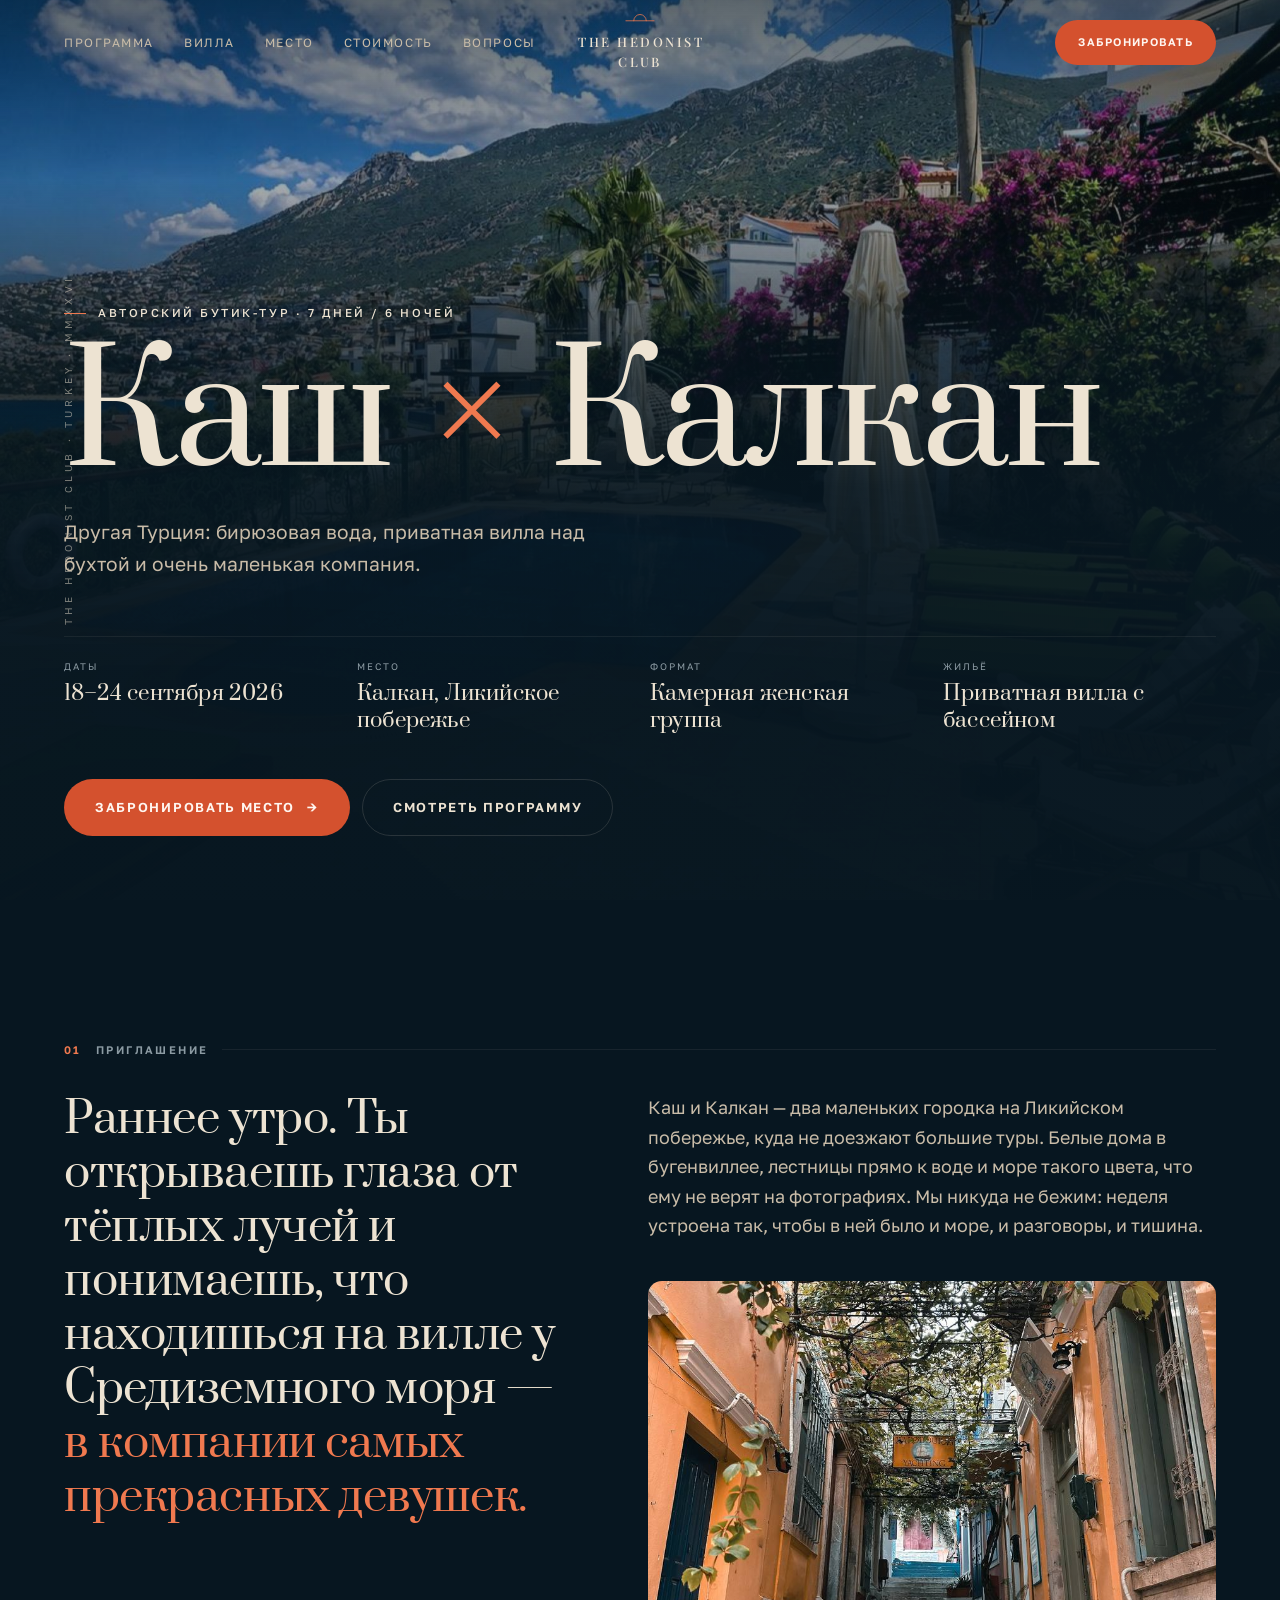
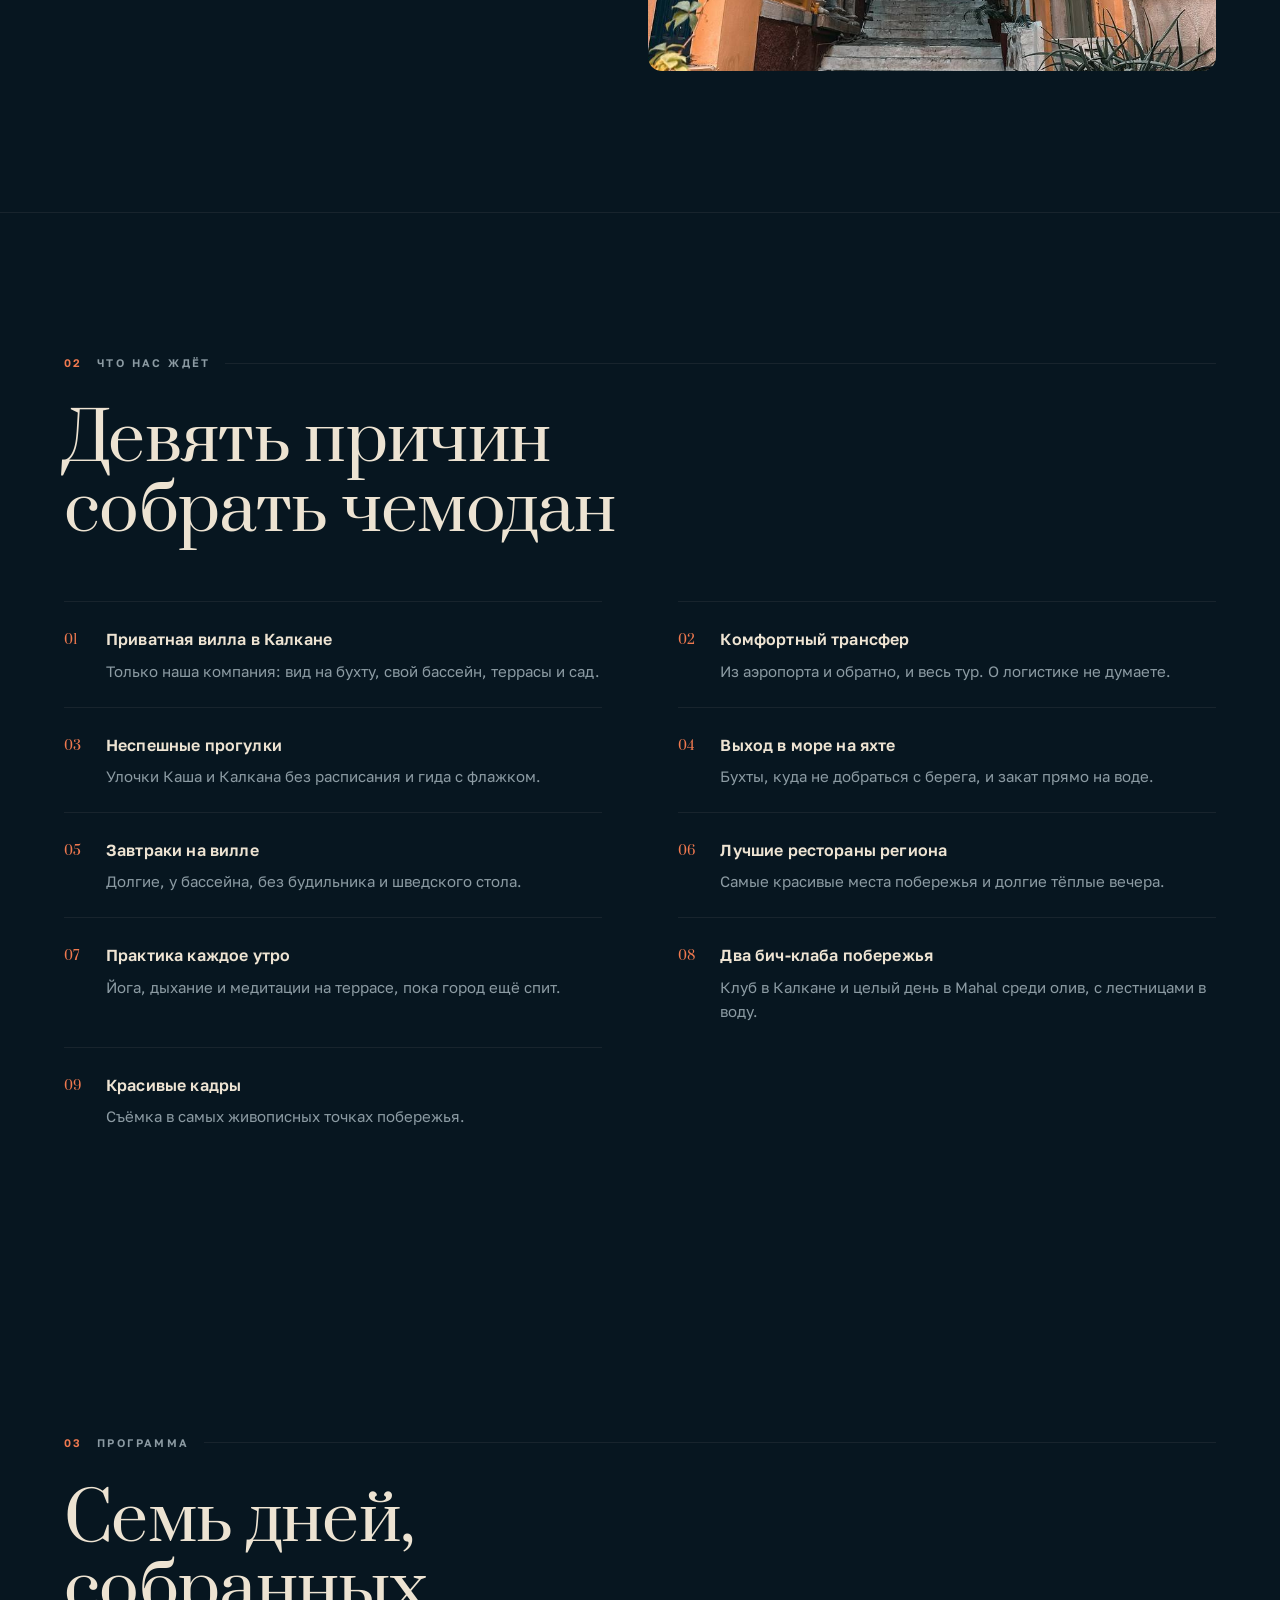
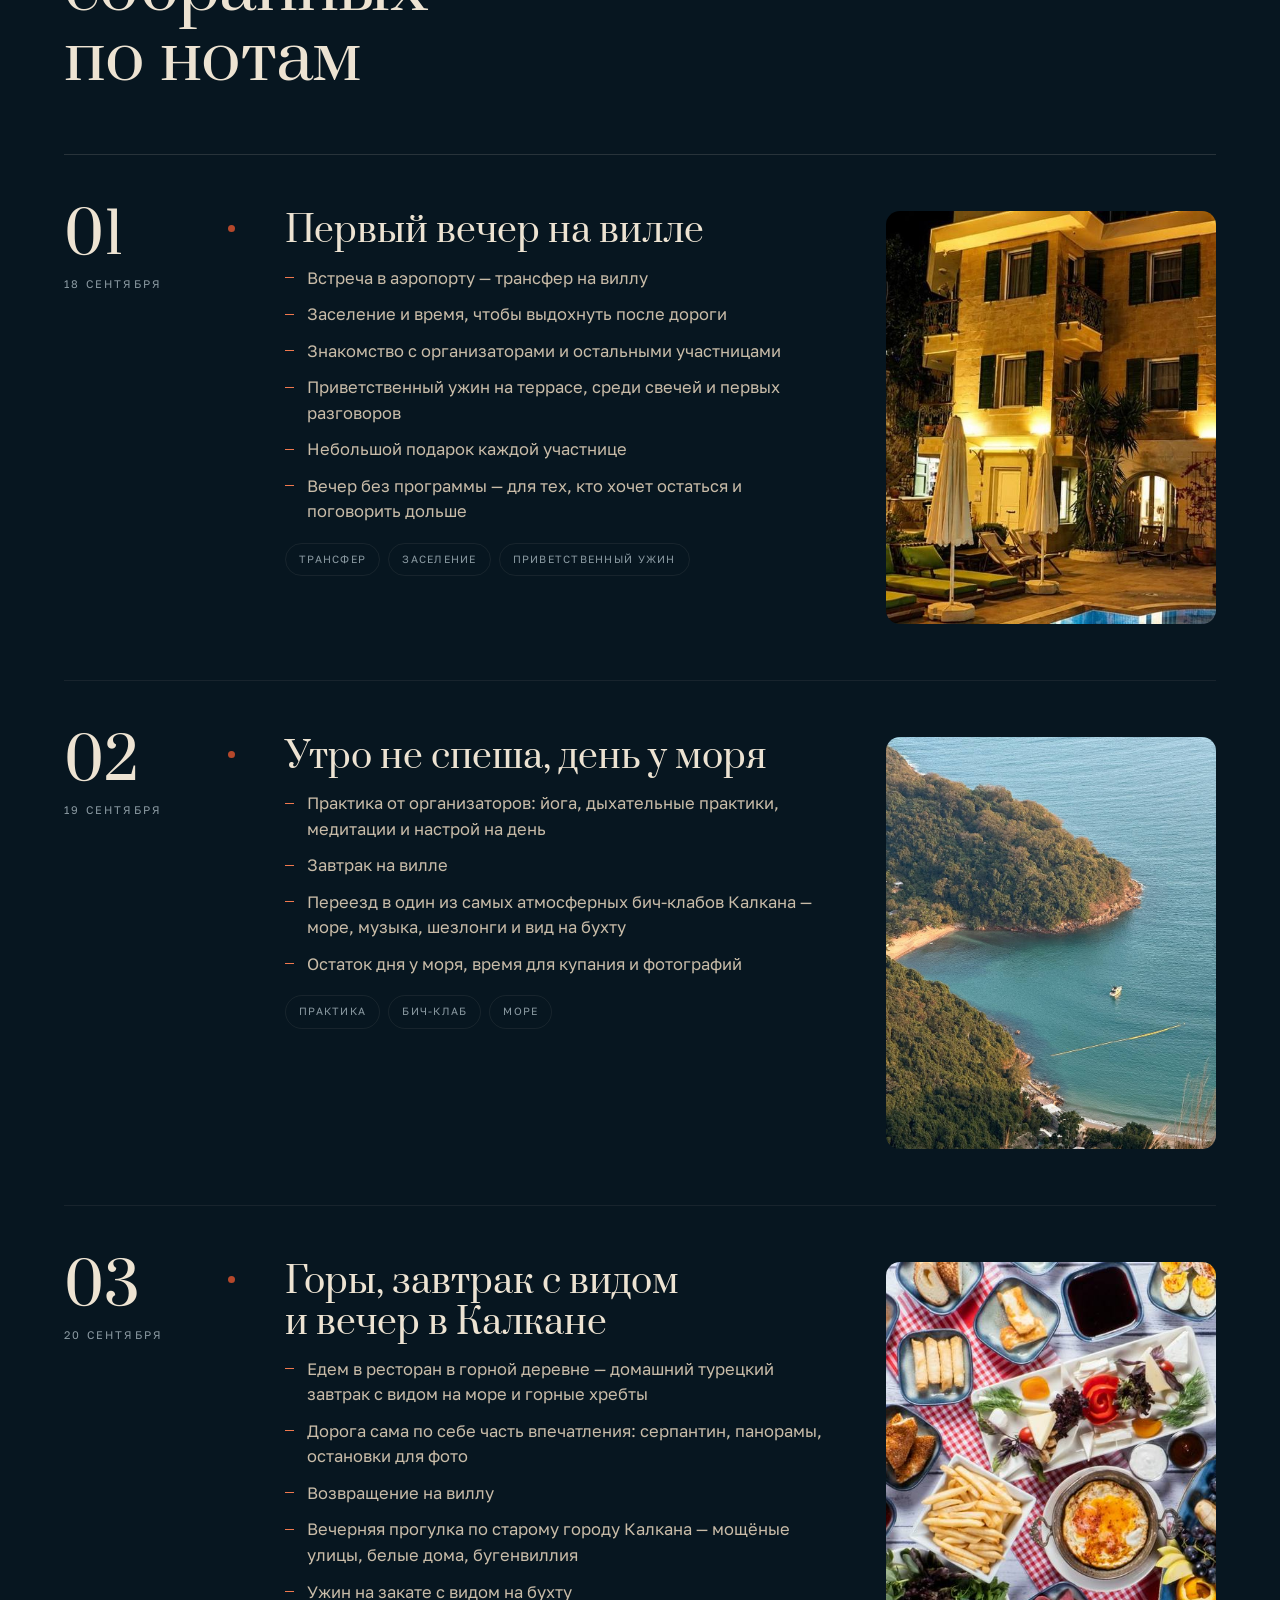
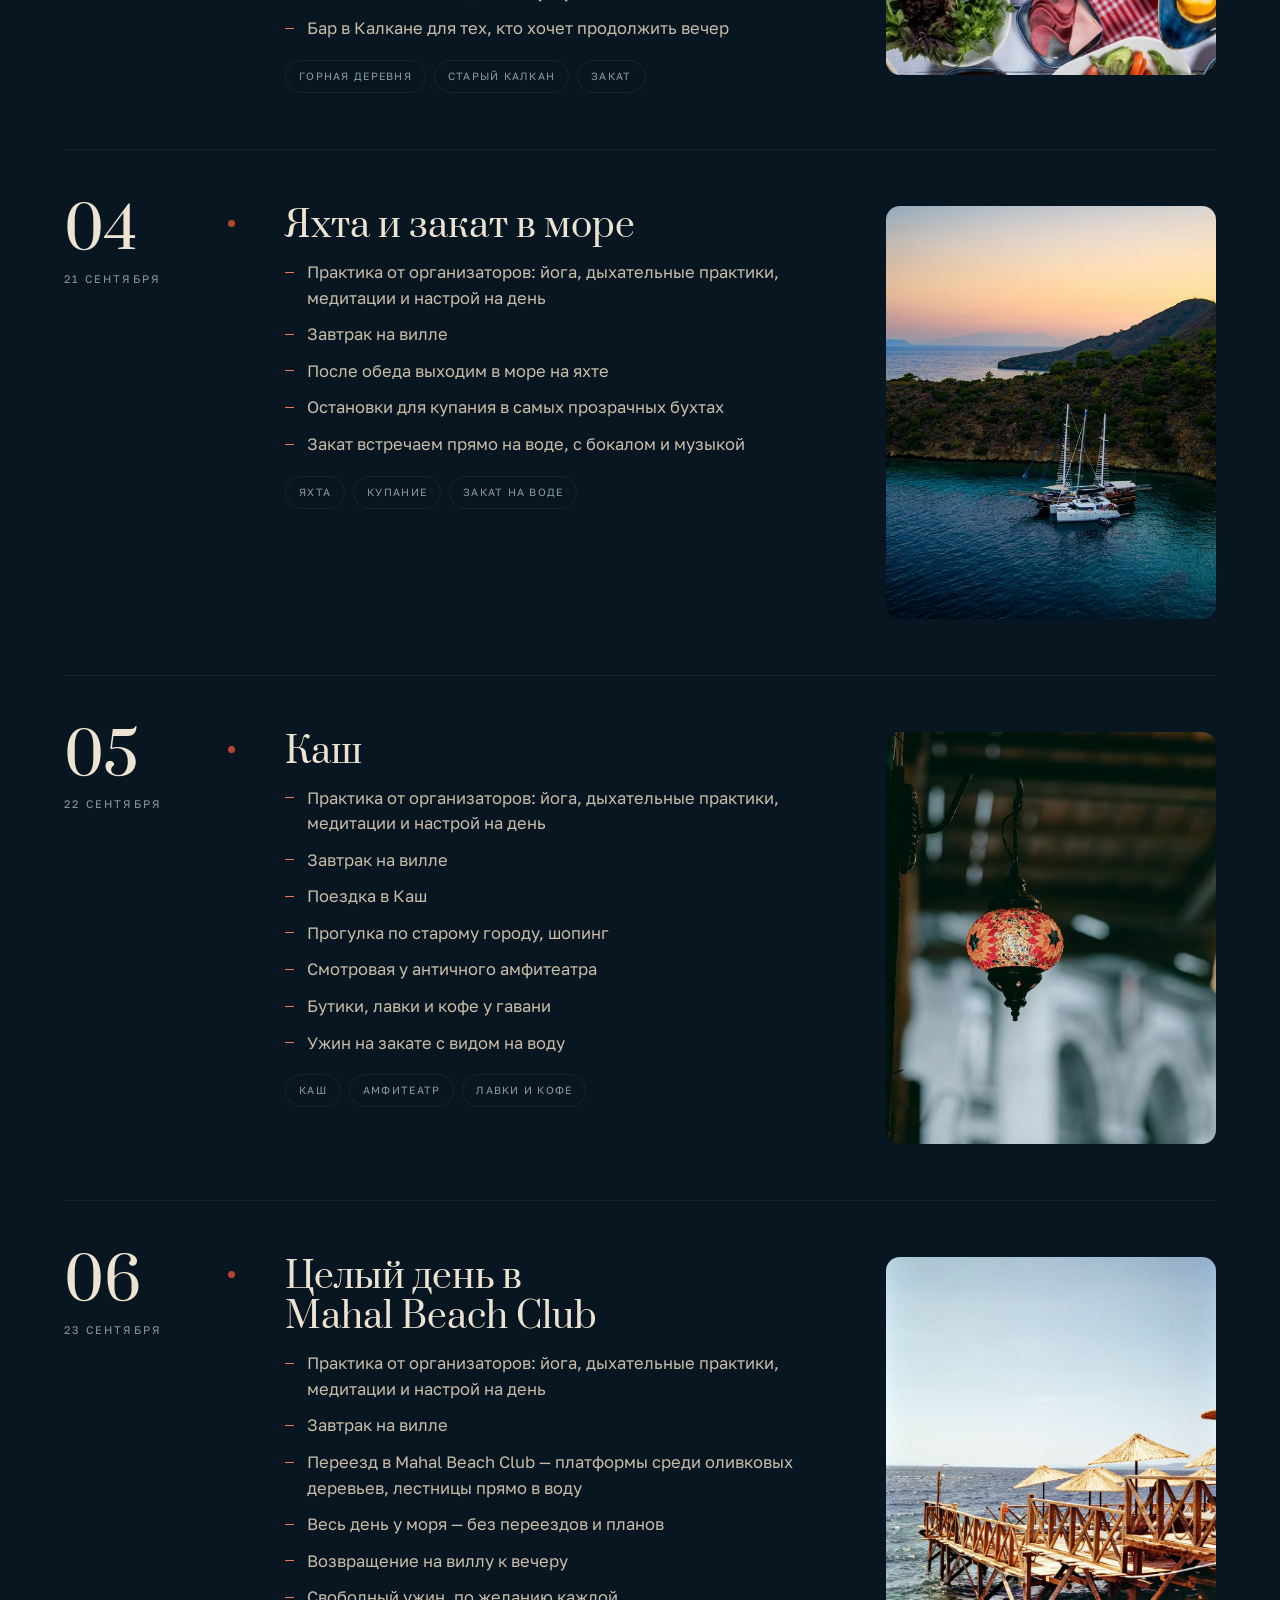
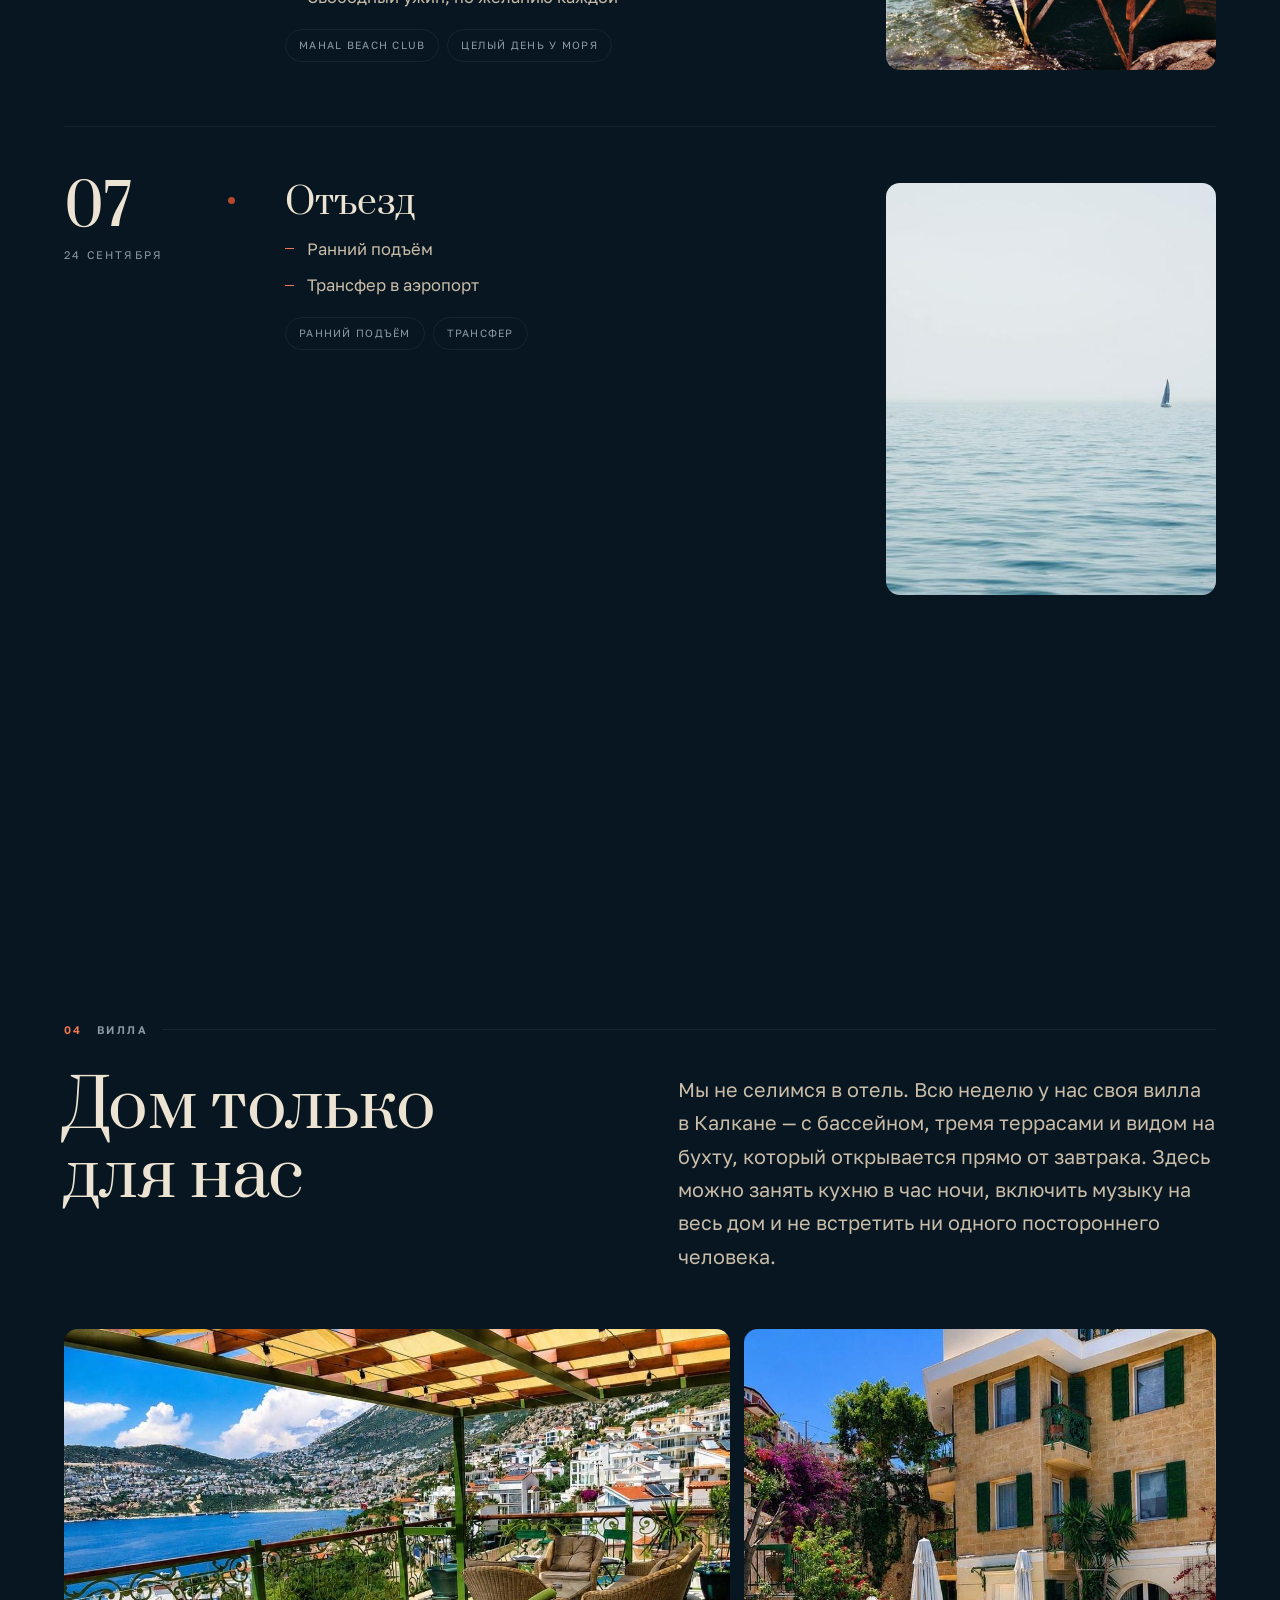
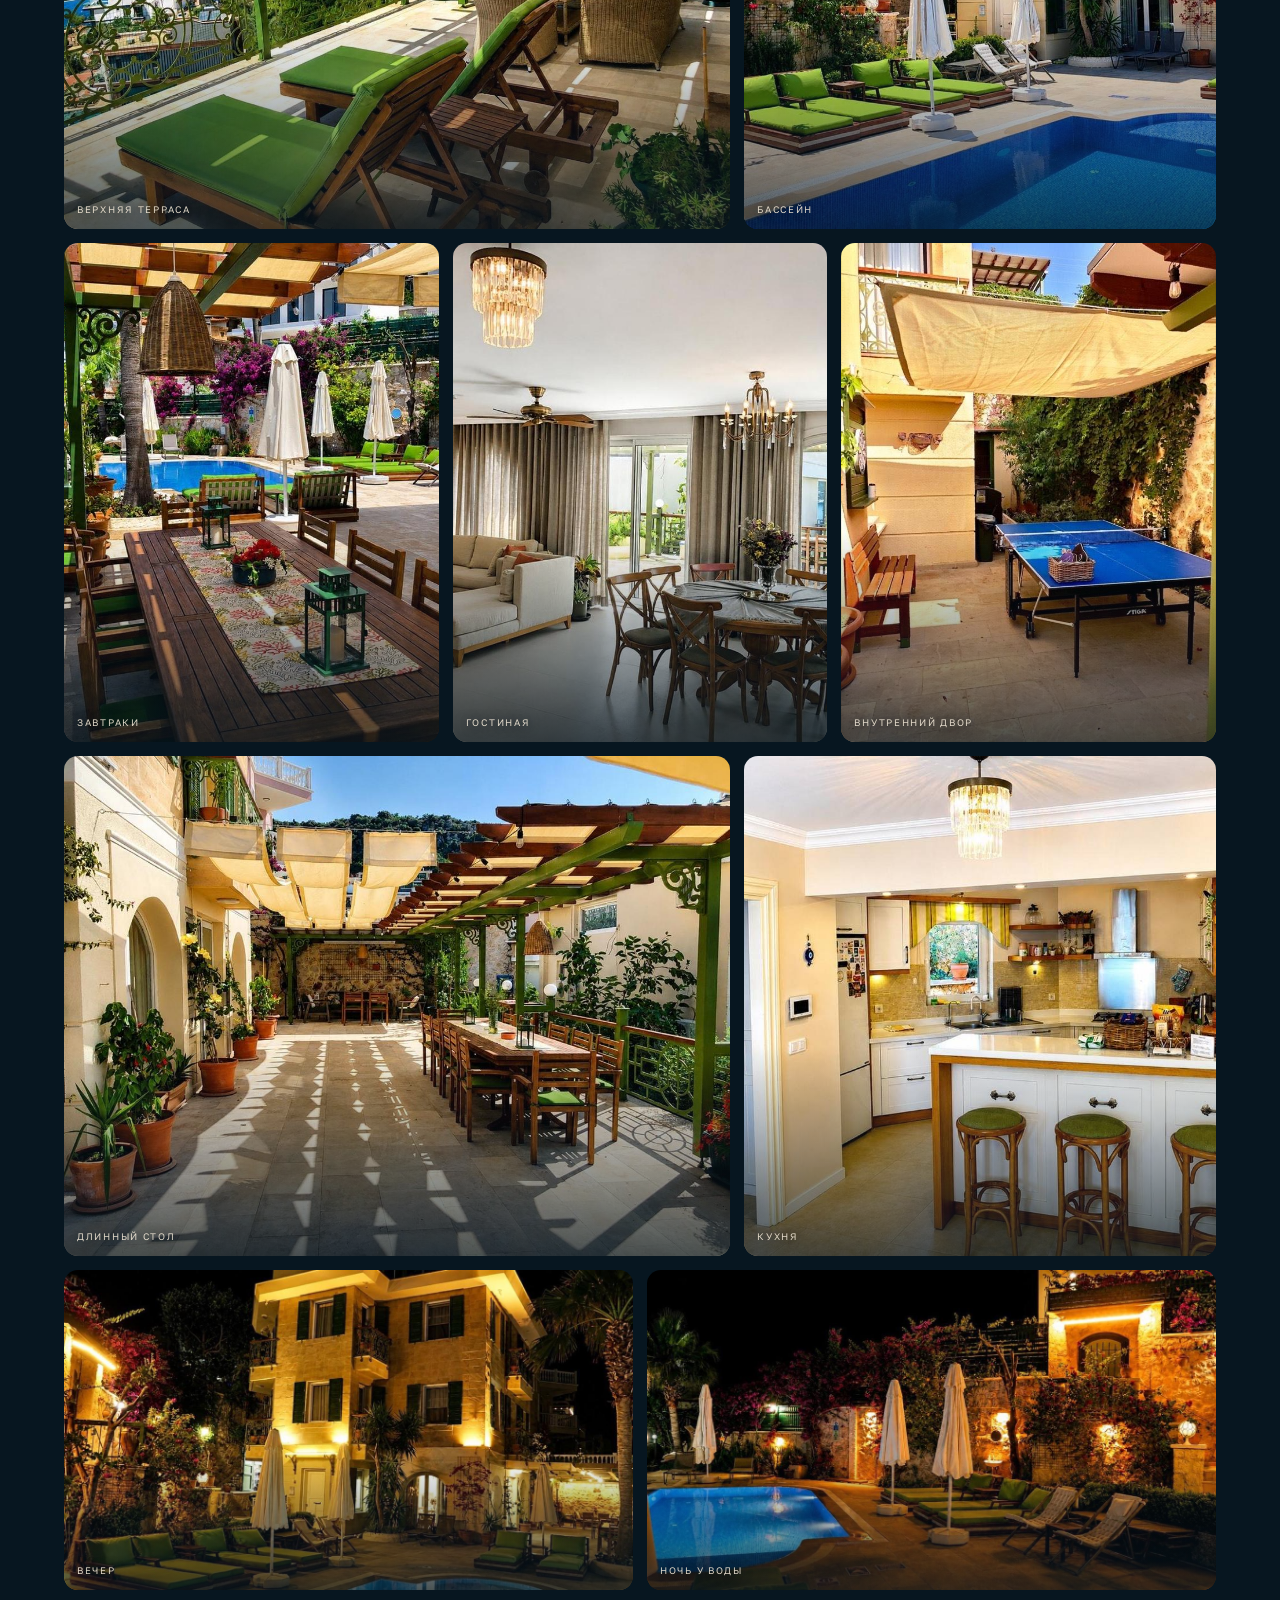
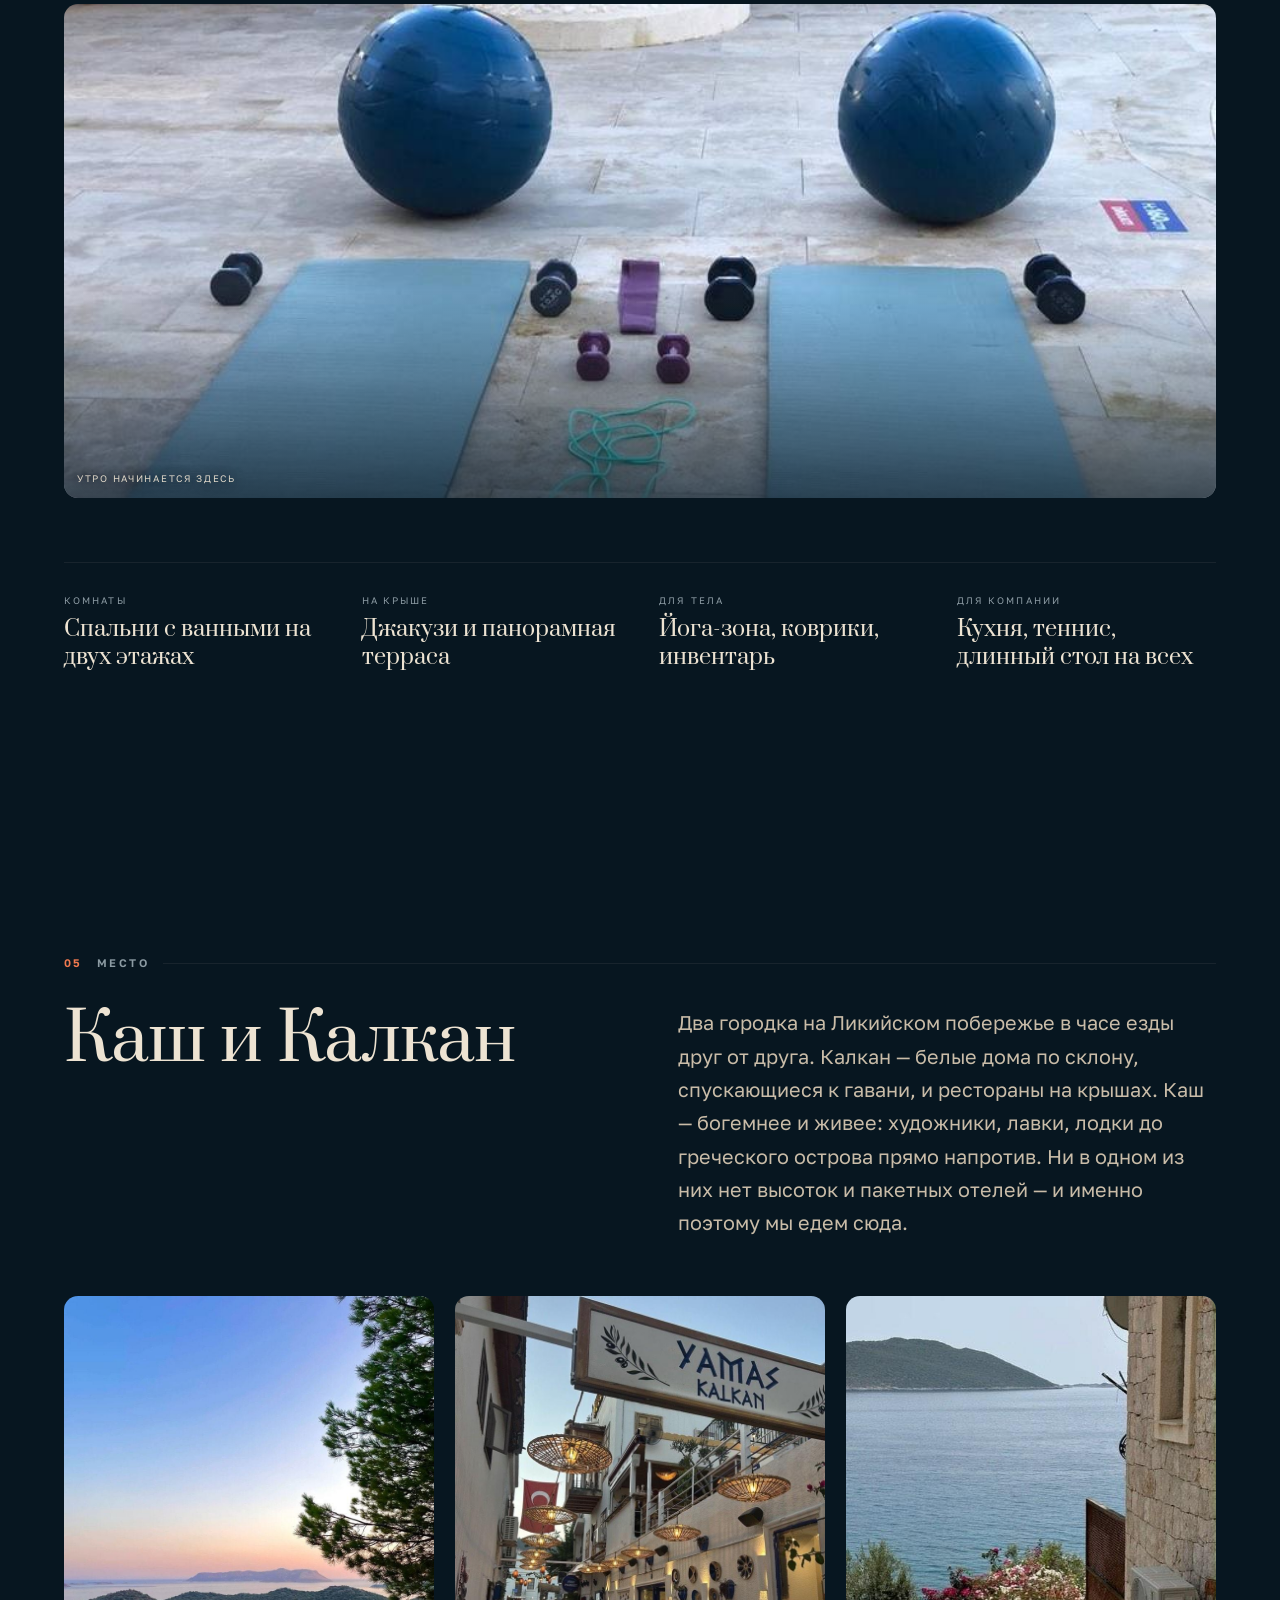
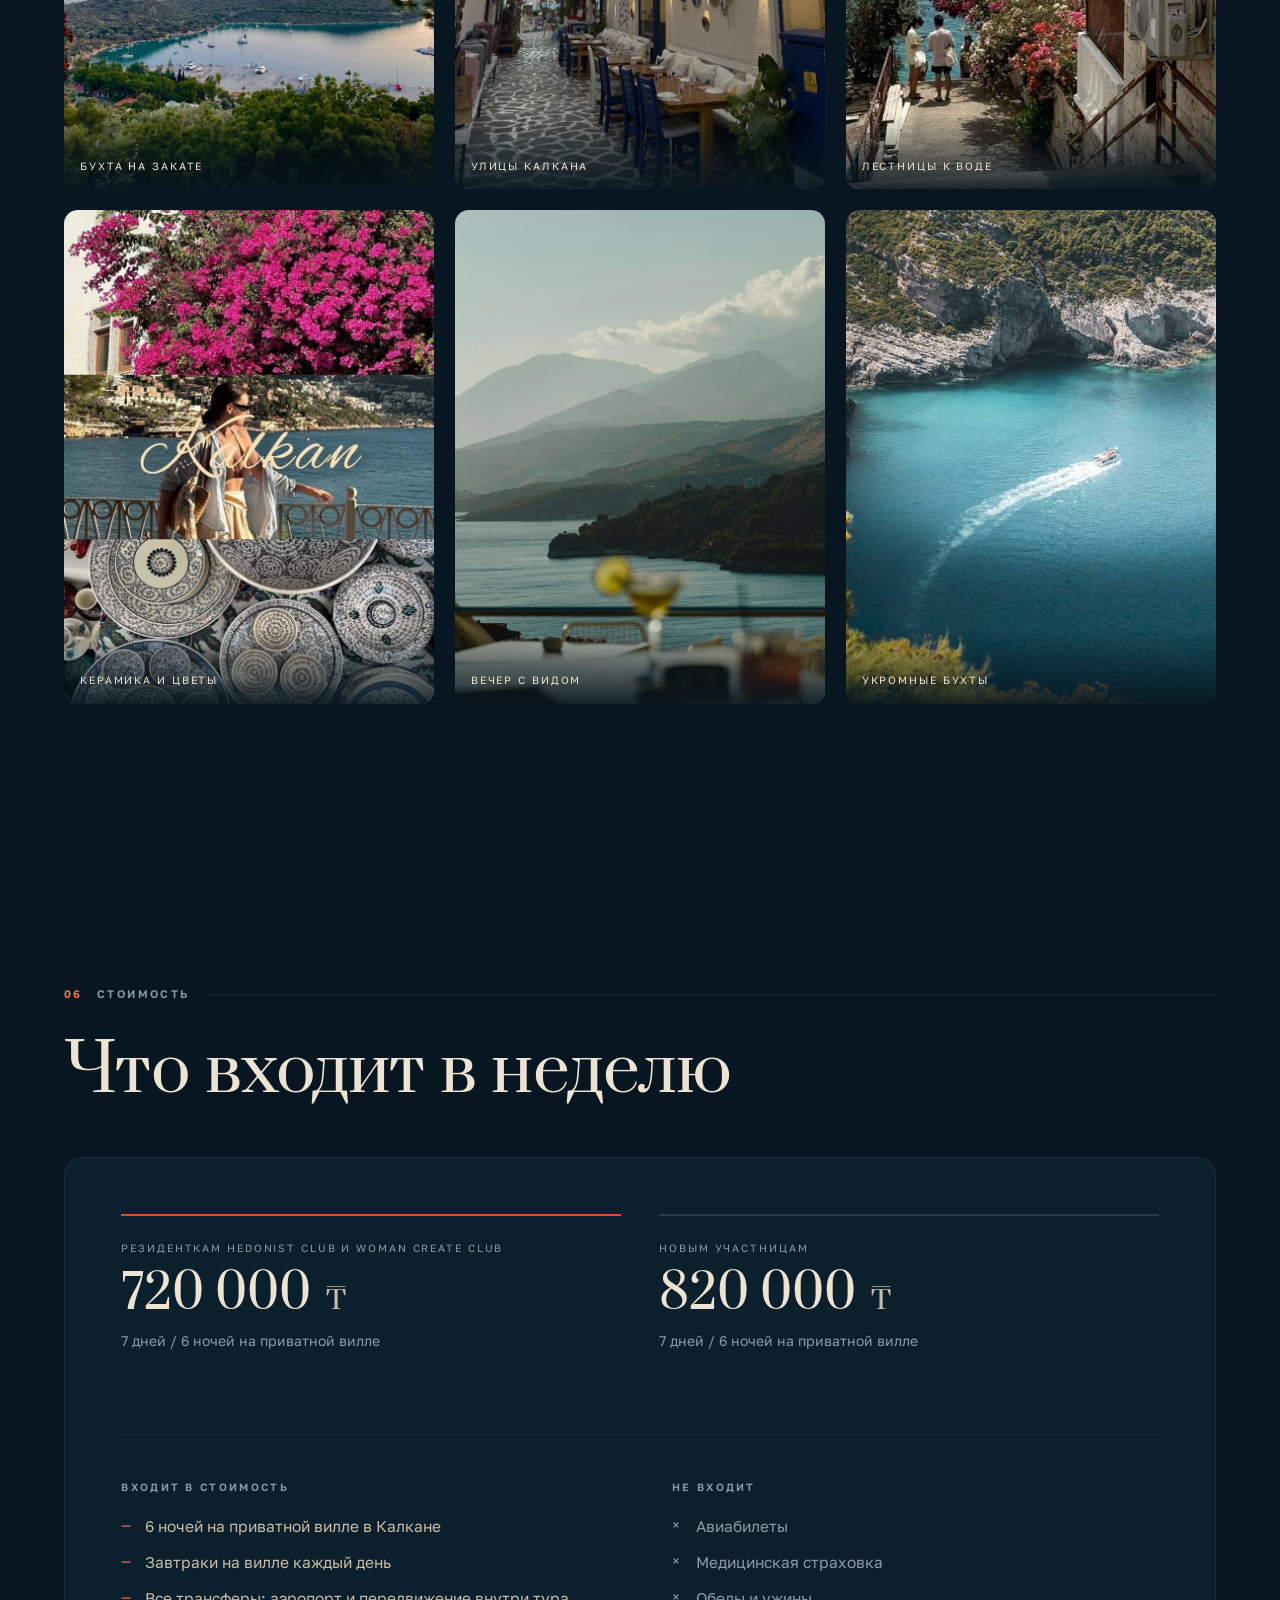
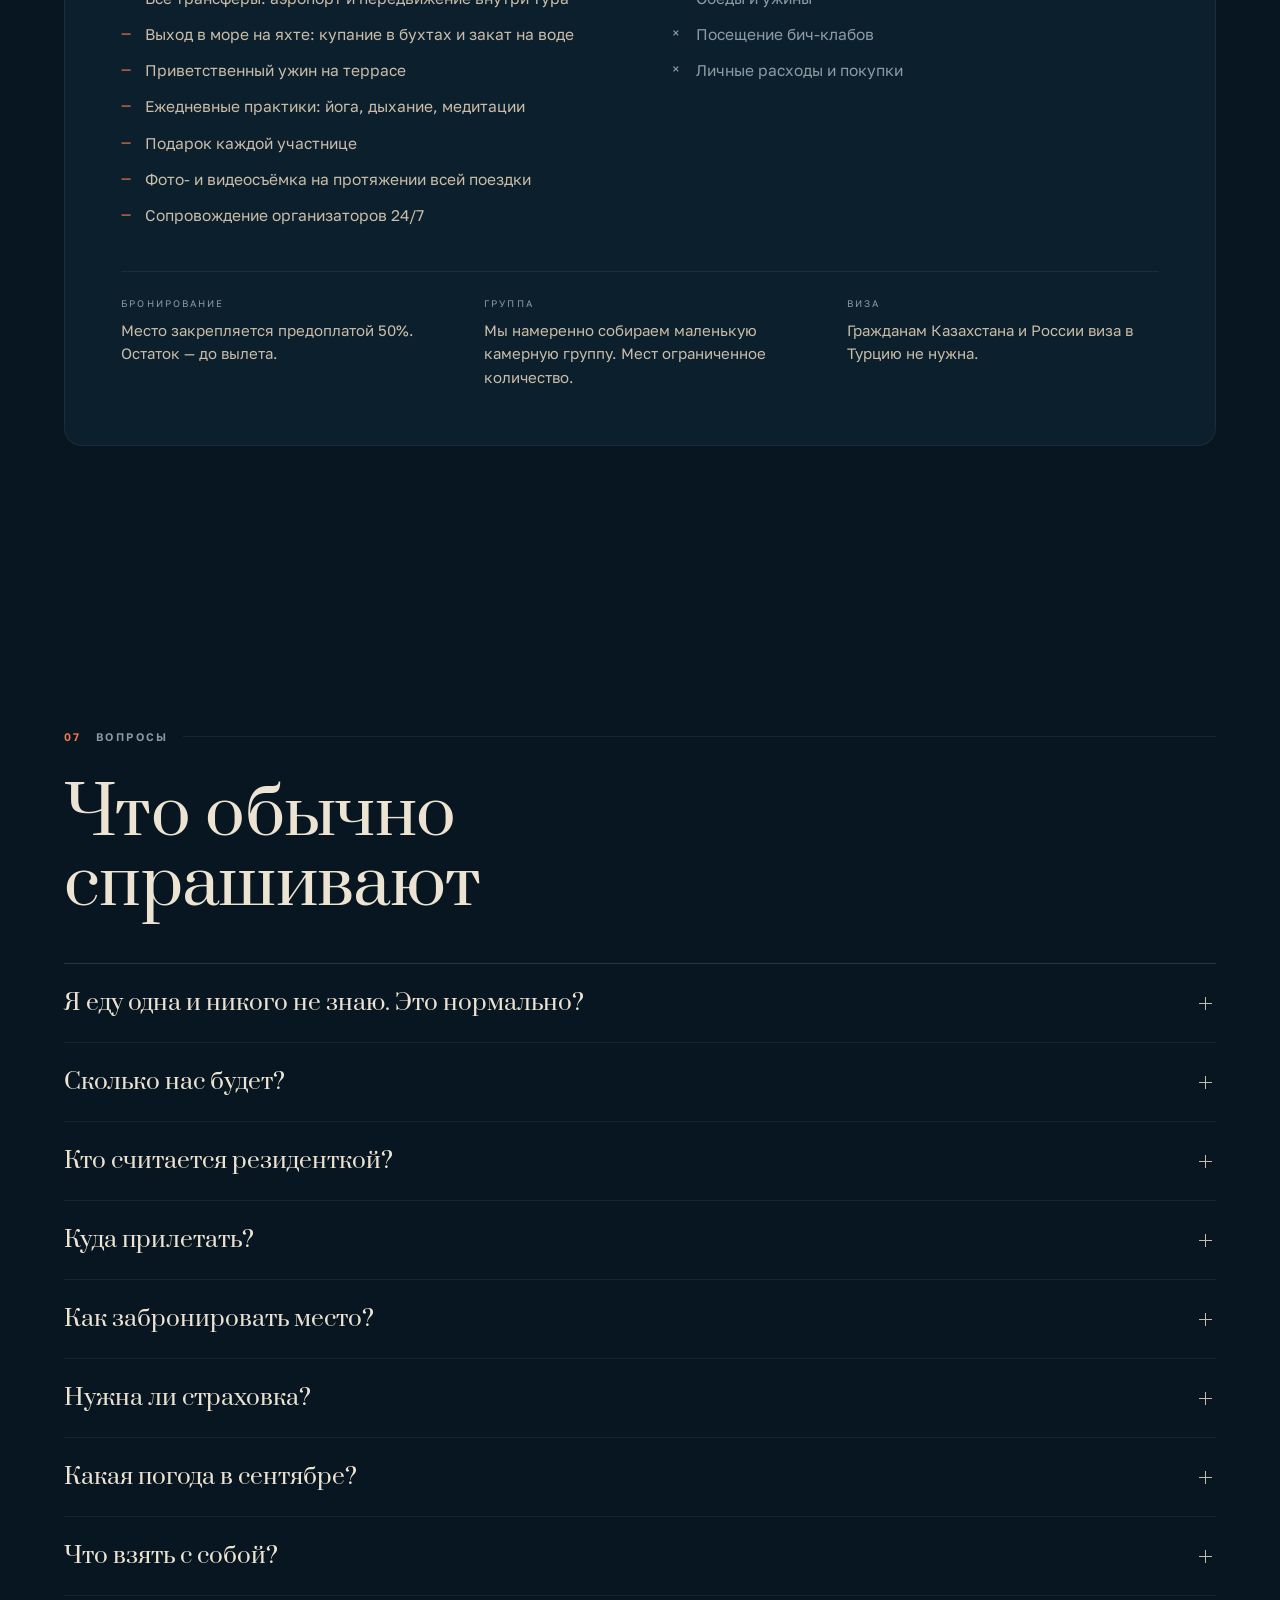
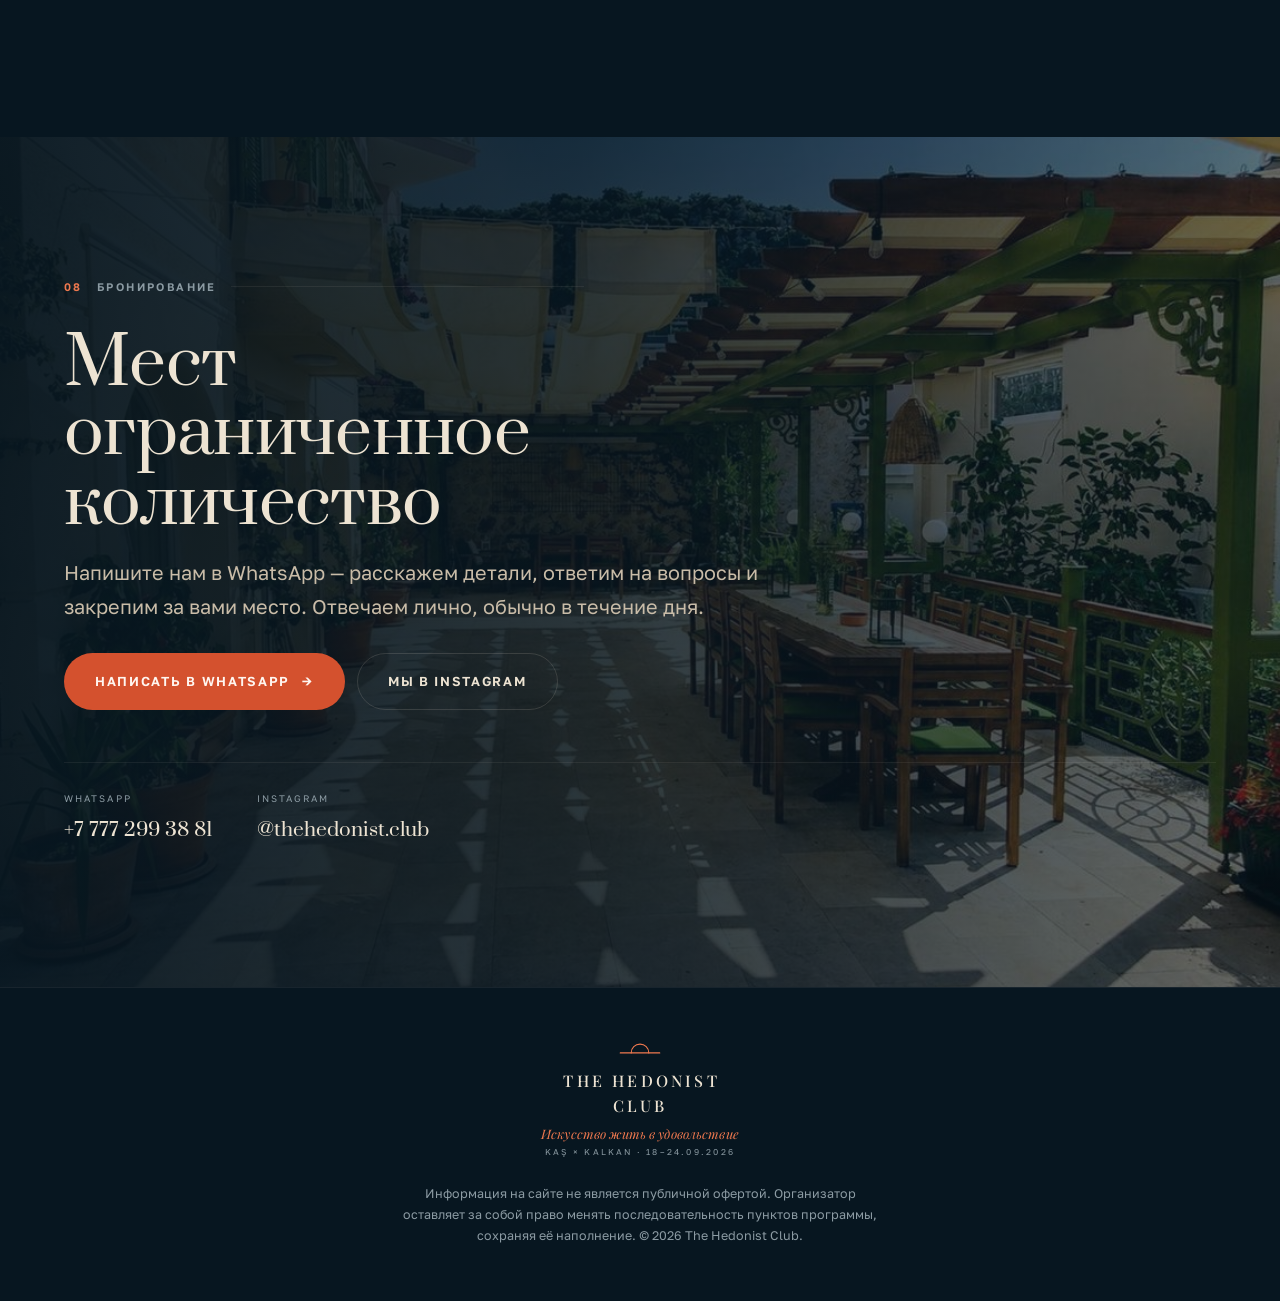
==== index.html @ 12d137d9 "Лендинг тура Каш × Калкан, 18–24 сентября 2026 Co-Authored-By: Claude Opus 5 <noreply@anthropic.com>" ====
<!doctype html>
<html lang="ru">
<head>
<meta charset="utf-8">
<meta name="viewport" content="width=device-width, initial-scale=1">
<title>The Hedonist Club</title>
<link rel="icon" type="image/svg+xml" href="favicon.svg">
<link rel="canonical" href="https://hedonistclub.kz/">
<meta property="og:type" content="website">
<meta property="og:url" content="https://hedonistclub.kz/">
<meta property="og:site_name" content="The Hedonist Club">
<meta property="og:locale" content="ru_RU">
<meta property="og:title" content="Каш × Калкан — авторский бутик-тур, 18–24 сентября 2026">
<meta property="og:description" content="Приватная вилла над бухтой, яхта, камерная женская группа. 7 дней на Ликийском побережье.">
<meta property="og:image" content="https://hedonistclub.kz/images/hero.jpg">
<meta property="og:image:width" content="1600">
<meta property="og:image:height" content="1200">
<meta name="twitter:card" content="summary_large_image">
<meta name="theme-color" content="#071620">
<meta name="description" content="Авторский бутик-тур Каш × Калкан, 18–24 сентября 2026. Приватная вилла с видом на море, яхта, камерная женская группа.">
<link rel="preconnect" href="https://fonts.googleapis.com">
<link rel="preconnect" href="https://fonts.gstatic.com" crossorigin>
<link rel="stylesheet" href="https://fonts.googleapis.com/css2?family=Prata&family=Playfair+Display:ital,wght@0,500;1,400&family=Golos+Text:wght@400;500;600&family=Manrope:wght@400;500;600&display=swap">

<style>
/* ─────────────────────────  TOKENS  ───────────────────────── */
:root{
  --ink:#071620;
  --ink-2:#0B1F2C;
  --sand:#EDE3D2;
  --sand-2:#C9BCA8;
  --dim:#8C9BA3;
  --line:rgba(237,227,210,.14);
  --line-soft:rgba(237,227,210,.07);

  --terra:#D4512E;        /* акцент — плашки, линии */
  --terra-lt:#F0794F;     /* акцент светлее — мелкий текст на тёмном */
  --btn-text:#FFF6F0;     /* текст на плашке акцента */
  --paper:#EDE6D8;
  --r:14px;

  --display:"Prata","Times New Roman",Georgia,serif;
  --sans:"Golos Text","Manrope",-apple-system,BlinkMacSystemFont,"Segoe UI",Roboto,Helvetica,Arial,sans-serif;

  --gut:clamp(20px,5vw,72px);
  --maxw:1320px;
  --sec:clamp(68px,11vw,160px);
}

*,*::before,*::after{box-sizing:border-box}
html{scroll-behavior:smooth;-webkit-text-size-adjust:100%}
body{
  margin:0;
  background:var(--ink);
  color:var(--sand);
  font-family:var(--sans);
  font-size:17px;
  line-height:1.65;
  -webkit-font-smoothing:antialiased;
  overflow-x:hidden;
  overflow-wrap:break-word;
}
img{display:block;max-width:100%}
a{color:inherit}
:focus-visible{outline:2px solid var(--terra-lt);outline-offset:3px;border-radius:2px}

/* ─────────────────────────  PRIMITIVES  ───────────────────────── */
.wrap{max-width:var(--maxw);margin-inline:auto;padding-inline:var(--gut)}
.section{padding-block:var(--sec)}

.eyebrow{
  font-size:11px;font-weight:600;letter-spacing:.22em;text-transform:uppercase;
  color:var(--dim);margin:0 0 clamp(18px,3vw,34px);
  display:flex;align-items:center;gap:14px;
}
.eyebrow::after{content:"";flex:1;height:1px;background:var(--line-soft)}
.eyebrow .n{color:var(--terra-lt)}

h1,h2,h3{font-family:var(--display);font-weight:400;text-wrap:balance;margin:0}
.h2{font-size:clamp(2rem,5.2vw,4.1rem);line-height:1.06;letter-spacing:-.01em}
.lede{font-size:clamp(1.02rem,1.55vw,1.28rem);line-height:1.68;color:var(--sand-2);max-width:62ch}
p{margin:0 0 1.1em}
p:last-child{margin-bottom:0}

.btn{
  display:inline-flex;align-items:center;justify-content:center;gap:12px;
  font-family:var(--sans);font-size:13px;font-weight:600;letter-spacing:.13em;text-transform:uppercase;
  padding:17px 30px;border-radius:999px;text-decoration:none;border:1px solid transparent;
  transition:background .35s ease,color .35s ease,border-color .35s ease,transform .35s ease;
  cursor:pointer;text-align:center;
}
.btn--solid{background:var(--terra);color:var(--btn-text)}
.btn--solid:hover{background:var(--sand);color:var(--ink);transform:translateY(-2px)}
.btn--ghost{border-color:var(--line);color:var(--sand)}
.btn--ghost:hover{border-color:var(--sand);background:rgba(237,227,210,.06)}
.btn .ar{transition:transform .35s ease}
.btn:hover .ar{transform:translateX(5px)}

/* ─────────────────────────  NAV  ───────────────────────── */
.nav{
  position:fixed;inset:0 0 auto 0;z-index:60;
  display:grid;grid-template-columns:1fr auto 1fr;align-items:center;gap:20px;
  padding:13px var(--gut);
  transition:background .4s ease,backdrop-filter .4s ease,border-color .4s ease;
  border-bottom:1px solid transparent;
}
.nav.stuck{background:rgba(7,22,32,.86);backdrop-filter:blur(14px) saturate(1.2);border-bottom-color:var(--line-soft)}
.brand{display:flex;flex-direction:column;align-items:center;gap:9px;text-align:center;
  line-height:1;text-decoration:none;justify-self:center}
.brand .mark{flex:0 0 auto;color:var(--terra-lt);display:block}
.brand .mark svg{display:block;width:30px;height:auto}
.brand-txt{display:flex;flex-direction:column;align-items:center}
.brand b{font-family:"Playfair Display",var(--display);font-weight:500;font-size:clamp(11px,1.7vw,13px);
  text-transform:uppercase;letter-spacing:.19em;line-height:1.55;display:block;text-indent:.19em}
.brand-txt>span{font-size:8.5px;letter-spacing:.26em;text-transform:uppercase;color:var(--dim);margin-top:8px;white-space:nowrap}
.nav .brand-txt>span{display:none}
.brand i{font-family:"Playfair Display",var(--display);font-style:italic;font-size:12px;color:var(--terra-lt);margin-top:7px;letter-spacing:.01em}
.nav-links{display:flex;gap:30px;align-items:center;justify-self:start;grid-column:1;grid-row:1}
.nav>.brand{grid-column:2;grid-row:1}
.nav>.btn{justify-self:end;grid-column:3;grid-row:1}
.nav-links a{
  font-size:12px;letter-spacing:.13em;text-transform:uppercase;color:var(--sand-2);
  text-decoration:none;position:relative;padding-block:4px;transition:color .3s ease;
}
.nav-links a::after{content:"";position:absolute;left:0;bottom:0;height:1px;width:0;background:var(--terra-lt);transition:width .35s ease}
.nav-links a:hover{color:var(--sand)}
.nav-links a:hover::after{width:100%}
.nav .btn{padding:12px 22px;font-size:11px}
@media(max-width:1000px){.nav-links{display:none}}
@media(max-width:760px){.nav .btn{display:none}}

/* ─────────────────────────  HERO  ───────────────────────── */
.hero{position:relative;min-height:100vh;min-height:100svh;display:flex;align-items:flex-end;overflow:hidden}
.hero-img{position:absolute;inset:0;width:100%;height:100%;object-fit:cover;object-position:50% 55%;
  animation:heroZoom 16s ease-out forwards}
@keyframes heroZoom{from{transform:scale(1.09)}to{transform:scale(1)}}
.hero::after{
  content:"";position:absolute;inset:0;
  background:
    linear-gradient(to top,rgba(7,22,32,.99) 0%,rgba(7,22,32,.98) 26%,rgba(7,22,32,.93) 46%,rgba(7,22,32,.74) 62%,rgba(7,22,32,.34) 80%,rgba(7,22,32,.66) 100%),
    radial-gradient(130% 90% at 12% 92%,rgba(7,22,32,.75),transparent 62%);
}
.hero-inner{position:relative;z-index:2;width:100%;max-width:var(--maxw);margin-inline:auto;padding:120px var(--gut) clamp(34px,6vw,64px)}
.hero-mark{
  position:absolute;left:calc(var(--gut) - 4px);top:50%;z-index:2;
  transform:rotate(180deg) translateY(50%);writing-mode:vertical-rl;
  font-size:10px;letter-spacing:.42em;text-transform:uppercase;color:rgba(237,227,210,.5);
}
@media(max-width:1240px){.hero-mark{display:none}}

.hero-kicker{
  font-size:clamp(10px,2.4vw,11.5px);letter-spacing:.22em;text-transform:uppercase;color:var(--sand);
  margin:0 0 clamp(18px,2.4vw,26px);display:flex;gap:12px;align-items:center;flex-wrap:wrap;
  text-shadow:0 1px 3px rgba(7,22,32,.95),0 2px 22px rgba(7,22,32,.9);font-weight:500;
}
.hero-kicker i{width:22px;height:1px;background:var(--terra-lt);display:inline-block;font-style:normal}
.hero h1{font-size:clamp(3rem,12.6vw,9.6rem);line-height:.88;letter-spacing:-.02em;margin:0}
.hero h1 .x{color:var(--terra-lt);font-style:normal;padding-inline:.06em}
.hero-sub{margin:clamp(18px,3vw,32px) 0 0;font-size:clamp(1rem,1.5vw,1.22rem);color:var(--sand-2);max-width:44ch}
.hero-meta{
  margin-top:clamp(28px,5vw,56px);padding-top:22px;border-top:1px solid var(--line-soft);
  display:grid;grid-template-columns:repeat(4,minmax(0,1fr));gap:20px;
}
.hero-meta div span{display:block;font-size:9.5px;letter-spacing:.22em;text-transform:uppercase;color:var(--dim);margin-bottom:7px}
.hero-meta div b{font-family:var(--display);font-weight:400;font-size:clamp(.95rem,1.6vw,1.3rem);letter-spacing:.01em;line-height:1.3;display:block}
@media(max-width:760px){.hero-meta{grid-template-columns:minmax(0,1fr) minmax(0,1fr);gap:16px 18px}}

.hero-cta{margin-top:clamp(26px,4vw,44px);display:flex;gap:12px;flex-wrap:wrap}
@media(max-width:560px){
  .hero-cta{flex-direction:column;align-items:stretch}
  .hero-cta .btn{width:100%}
}

.rise{opacity:0;transform:translateY(30px);animation:rise .95s cubic-bezier(.22,.8,.3,1) forwards}
@keyframes rise{to{opacity:1;transform:none}}
.d1{animation-delay:.15s}.d2{animation-delay:.32s}.d3{animation-delay:.48s}.d4{animation-delay:.62s}.d5{animation-delay:.76s}

/* ─────────────────────────  MANIFESTO  ───────────────────────── */
.manifest{border-bottom:1px solid var(--line-soft)}
.manifest-grid{display:grid;grid-template-columns:minmax(0,1fr) minmax(0,1.15fr);gap:clamp(30px,7vw,110px);align-items:start}
.manifest-photo{margin-top:clamp(24px,3.5vw,40px);overflow:hidden;border-radius:var(--r);background:var(--ink-2)}
.manifest-photo img{width:100%;aspect-ratio:16/11;object-fit:cover}
@media(max-width:900px){.manifest-grid{grid-template-columns:1fr;gap:30px}}
.pull{font-family:var(--display);font-size:clamp(1.5rem,3.4vw,2.75rem);line-height:1.24;letter-spacing:-.01em;margin:0;color:var(--sand)}
.pull em{font-style:normal;color:var(--terra-lt)}
.manifest-body p{color:var(--sand-2);font-size:clamp(1rem,1.4vw,1.15rem)}

/* ─────────────────────────  OFFERS  ───────────────────────── */
.offers{display:grid;grid-template-columns:repeat(2,minmax(0,1fr));gap:0 clamp(36px,6vw,90px)}
@media(max-width:820px){.offers{grid-template-columns:minmax(0,1fr)}}
.offer{display:flex;gap:18px;padding:24px 0;border-top:1px solid var(--line-soft)}
.offer .idx{font-family:var(--display);font-size:13px;color:var(--terra-lt);flex:0 0 auto;width:24px;padding-top:4px;font-variant-numeric:tabular-nums}
.offer h3{font-family:var(--sans);font-size:16px;font-weight:600;letter-spacing:.01em;margin:0 0 6px;color:var(--sand)}
.offer p{margin:0;font-size:15px;line-height:1.6;color:var(--dim)}

/* ─────────────────────────  PROGRAMME  ───────────────────────── */
.day{display:grid;grid-template-columns:170px minmax(0,1fr) 330px;gap:clamp(20px,4vw,56px);
  padding:clamp(30px,5vw,56px) 0;border-top:1px solid var(--line-soft);position:relative}
.day-photo{overflow:hidden;border-radius:var(--r);background:var(--ink-2);align-self:start}
.day-photo img{width:100%;aspect-ratio:4/5;object-fit:cover;transition:transform 1.1s cubic-bezier(.2,.7,.3,1)}
.day-photo:hover img{transform:scale(1.05)}
@media(max-width:1100px){
  .day{grid-template-columns:170px minmax(0,1fr)}
  .day-photo{grid-column:1/-1;margin-top:8px}
  .day-photo img{aspect-ratio:16/9}
}
.day:first-of-type{border-top:1px solid var(--line)}
.day-mark{position:relative}
.day-mark .num{font-family:var(--display);font-size:clamp(2rem,5vw,3.6rem);line-height:.9;color:var(--sand);font-variant-numeric:tabular-nums;display:block}
.day-mark .date{display:block;margin-top:12px;font-size:11px;letter-spacing:.2em;text-transform:uppercase;color:var(--dim)}
.day-mark .dot{position:absolute;right:-1px;top:14px;width:7px;height:7px;border-radius:50%;background:var(--terra);opacity:.85}
@media(max-width:820px){
  .day{grid-template-columns:minmax(0,1fr);gap:14px}
  .day-mark{order:0;display:flex;align-items:baseline;gap:14px}
  .day-photo{order:1;grid-column:auto;margin-top:2px}
  .day-photo img{aspect-ratio:16/10}
  .day-body{order:2}
  .day-mark .num{font-size:1.9rem}
  .day-mark .date{margin-top:0}
  .day-mark .dot{display:none}
}
.day-body h3{font-family:var(--display);font-size:clamp(1.4rem,2.8vw,2.2rem);line-height:1.14;margin:0 0 14px}
.day-body p{color:var(--sand-2);max-width:56ch;font-size:16.5px}
.day-list{list-style:none;margin:0;padding:0;display:flex;flex-direction:column;gap:11px;max-width:58ch}
.day-list li{position:relative;padding-left:22px;font-size:16.5px;line-height:1.55;color:var(--sand-2)}
.day-list li::before{content:"";position:absolute;left:0;top:.7em;width:9px;height:1px;background:var(--terra-lt)}
.note{margin-top:clamp(26px,4vw,42px);padding-top:22px;border-top:1px solid var(--line-soft);
  font-size:14.5px;line-height:1.6;color:var(--dim);max-width:64ch}
.tags{display:flex;flex-wrap:wrap;gap:8px;margin-top:18px}
.tag{font-size:10.5px;letter-spacing:.12em;text-transform:uppercase;color:var(--dim);
  border:1px solid var(--line-soft);border-radius:999px;padding:7px 13px}

/* ─────────────────────────  MOSAIC  ───────────────────────── */
.mosaic{display:grid;grid-template-columns:repeat(12,minmax(0,1fr));gap:clamp(8px,1.1vw,16px);margin-top:clamp(30px,5vw,56px)}
.mo{position:relative;overflow:hidden;background:var(--ink-2);border-radius:var(--r)}
.mo img{width:100%;height:100%;object-fit:cover;transition:transform 1.1s cubic-bezier(.2,.7,.3,1)}
.mo:hover img{transform:scale(1.05)}
.mo::after{content:"";position:absolute;left:0;right:0;bottom:0;height:42%;z-index:1;pointer-events:none;
  background:linear-gradient(to top,rgba(7,22,32,.72),rgba(7,22,32,0))}
.mo .cap{position:absolute;left:13px;bottom:11px;z-index:2;
  font-size:9.5px;letter-spacing:.18em;text-transform:uppercase;color:rgba(237,227,210,.92);
  text-shadow:0 1px 12px rgba(7,22,32,.95)}
.mo-a{grid-column:span 7;aspect-ratio:4/3}
.mo-b{grid-column:span 5;aspect-ratio:auto}
.mo-c,.mo-d,.mo-e{grid-column:span 4;aspect-ratio:3/4}
.mo-h{grid-column:span 7;aspect-ratio:4/3}
.mo-i{grid-column:span 5;aspect-ratio:auto}
.mo-f,.mo-g{grid-column:span 6;aspect-ratio:16/9}
.mo-wide{grid-column:span 12;aspect-ratio:21/9}
@media(max-width:820px){
  .mo-a,.mo-b,.mo-f,.mo-g,.mo-h{grid-column:span 12;aspect-ratio:16/10}
  .mo-c,.mo-d,.mo-e,.mo-i{grid-column:span 6;aspect-ratio:3/4}
  .mo-h{order:1}.mo-f{order:2}.mo-g{order:3}
  .mo-wide{aspect-ratio:16/9}
  :root{--r:12px}
}

.facts{display:grid;grid-template-columns:repeat(4,minmax(0,1fr));gap:clamp(16px,3vw,40px);margin-top:clamp(36px,5vw,64px);
  padding-top:30px;border-top:1px solid var(--line-soft)}
.facts div span{display:block;font-size:9.5px;letter-spacing:.22em;text-transform:uppercase;color:var(--dim);margin-bottom:8px}
.facts div b{font-family:var(--display);font-weight:400;font-size:clamp(1rem,1.7vw,1.35rem);line-height:1.3;display:block}
@media(max-width:760px){.facts{grid-template-columns:minmax(0,1fr) minmax(0,1fr);gap:20px}}

/* ─────────────────────────  PLACE  ───────────────────────── */
.place-grid{display:grid;grid-template-columns:repeat(3,minmax(0,1fr));gap:clamp(10px,1.6vw,22px);margin-top:clamp(30px,5vw,56px)}
.place-grid figure{margin:0;position:relative;overflow:hidden;border-radius:var(--r)}
.place-grid img{width:100%;aspect-ratio:3/4;object-fit:cover;transition:transform 1.1s cubic-bezier(.2,.7,.3,1)}
.place-grid figure:hover img{transform:scale(1.05)}
.place-grid figcaption{position:absolute;left:0;right:0;bottom:0;padding:44px 16px 14px;
  background:linear-gradient(to top,rgba(7,22,32,.9),transparent);
  font-size:10.5px;letter-spacing:.18em;text-transform:uppercase}
@media(max-width:760px){.place-grid{grid-template-columns:minmax(0,1fr)}.place-grid img{aspect-ratio:4/3}}

.twocol{display:grid;grid-template-columns:minmax(0,1fr) minmax(0,1fr);gap:clamp(24px,6vw,90px)}
@media(max-width:900px){.twocol{grid-template-columns:1fr;gap:26px}}

/* ─────────────────────────  PRICE  ───────────────────────── */
.price-card{background:var(--ink-2);border:1px solid var(--line-soft);padding:clamp(24px,4.4vw,58px);border-radius:18px}
.rates{display:grid;grid-template-columns:minmax(0,1fr) minmax(0,1fr);gap:clamp(18px,3vw,44px)}
@media(max-width:760px){.rates{grid-template-columns:1fr;gap:6px}}
.rate{padding:24px 0;border-top:2px solid var(--terra)}
.rate .who{display:block;font-size:10.5px;letter-spacing:.18em;text-transform:uppercase;color:var(--dim);margin-bottom:14px;line-height:1.7}
.rate b{font-family:var(--display);font-weight:400;font-size:clamp(1.85rem,4.6vw,2.9rem);line-height:1;display:block;font-variant-numeric:tabular-nums}
.rate b i{font-style:normal;font-size:.62em;color:var(--sand-2);padding-left:.12em}
.rate small{display:block;margin-top:12px;font-size:14px;color:var(--dim);line-height:1.55}
.rate--new{border-top-color:var(--line)}

.incl{display:grid;grid-template-columns:minmax(0,1fr) minmax(0,1fr);gap:clamp(24px,5vw,72px);margin-top:clamp(32px,5vw,58px);
  padding-top:clamp(26px,4vw,44px);border-top:1px solid var(--line-soft)}
@media(max-width:760px){.incl{grid-template-columns:1fr;gap:30px}}
.incl h4{font-size:10.5px;font-weight:600;letter-spacing:.22em;text-transform:uppercase;color:var(--dim);margin:0 0 18px}
.incl ul{list-style:none;margin:0;padding:0;display:flex;flex-direction:column;gap:12px}
.incl li{position:relative;padding-left:24px;font-size:15.5px;line-height:1.55;color:var(--sand-2)}
.incl li::before{position:absolute;left:0;top:0;font-size:14px}
.incl--yes li::before{content:"—";color:var(--terra-lt)}
.incl--no li{color:var(--dim)}
.incl--no li::before{content:"×";color:var(--dim)}

.terms{margin-top:clamp(28px,4vw,44px);padding-top:24px;border-top:1px solid var(--line-soft);
  display:grid;grid-template-columns:repeat(3,minmax(0,1fr));gap:clamp(18px,4vw,56px)}
@media(max-width:760px){.terms{grid-template-columns:1fr;gap:22px}}
.terms span{display:block;font-size:9.5px;letter-spacing:.22em;text-transform:uppercase;color:var(--dim);margin-bottom:8px}
.terms p{margin:0;font-size:15px;color:var(--sand-2);line-height:1.55}

/* ─────────────────────────  FAQ  ───────────────────────── */
.faq{border-top:1px solid var(--line)}
.faq details{border-bottom:1px solid var(--line-soft)}
.faq summary{list-style:none;cursor:pointer;padding:24px 40px 24px 0;position:relative;
  font-family:var(--display);font-size:clamp(1.05rem,1.9vw,1.42rem);line-height:1.32;transition:color .3s ease}
.faq summary::-webkit-details-marker{display:none}
.faq summary:hover{color:var(--terra-lt)}
.faq summary::after{content:"";position:absolute;right:4px;top:50%;width:13px;height:13px;margin-top:-6px;
  background:linear-gradient(var(--sand-2),var(--sand-2)) center/13px 1px no-repeat,
             linear-gradient(var(--sand-2),var(--sand-2)) center/1px 13px no-repeat;
  transition:transform .35s ease}
.faq details[open] summary::after{transform:rotate(90deg);
  background:linear-gradient(var(--terra-lt),var(--terra-lt)) center/13px 1px no-repeat}
.faq .ans{padding:0 clamp(0px,8vw,120px) 28px 0;color:var(--sand-2);font-size:16px;max-width:66ch}

/* ─────────────────────────  BOOK  ───────────────────────── */
.book{position:relative;overflow:hidden}
.book-bg{position:absolute;inset:0;width:100%;height:100%;object-fit:cover}
.book::after{content:"";position:absolute;inset:0;
  background:linear-gradient(to right,rgba(7,22,32,.96) 0%,rgba(7,22,32,.86) 45%,rgba(7,22,32,.6) 100%)}
@media(max-width:900px){
  .book::after{background:linear-gradient(to bottom,rgba(7,22,32,.93) 0%,rgba(7,22,32,.9) 55%,rgba(7,22,32,.96) 100%)}
}
.book .wrap{position:relative;z-index:2}
.contacts{display:grid;grid-template-columns:repeat(4,auto);justify-content:start;gap:clamp(18px,3.4vw,52px);
  margin-top:clamp(30px,4.5vw,52px);padding-top:28px;border-top:1px solid var(--line-soft)}
@media(max-width:760px){.contacts{grid-template-columns:minmax(0,1fr) minmax(0,1fr);gap:22px 18px;justify-content:stretch}}
.contacts a,.contacts div{text-decoration:none}
.contacts span{display:block;font-size:9.5px;letter-spacing:.22em;text-transform:uppercase;color:var(--dim);margin-bottom:8px}
.contacts b{font-family:var(--display);font-weight:400;font-size:clamp(.95rem,1.5vw,1.22rem);transition:color .3s ease;display:block;overflow-wrap:anywhere}
.contacts .wide{grid-column:1/-1}
.contacts a:hover b{color:var(--terra-lt)}

/* ─────────────────────────  FOOTER  ───────────────────────── */
.foot{border-top:1px solid var(--line-soft);padding-block:clamp(32px,5vw,54px)}
.foot-in{display:flex;flex-direction:column;align-items:center;text-align:center;gap:26px}
.foot small{color:var(--dim);font-size:12.5px;line-height:1.7;display:block;max-width:60ch}
.foot .brand{gap:13px}
.foot .brand .mark svg{width:42px}
.foot .brand b{font-size:clamp(13px,2vw,16px);letter-spacing:.2em}
.foot .brand i{font-size:13px;margin-top:9px}

/* ─────────────────────────  MOBILE BAR  ───────────────────────── */
.mobar{
  position:fixed;left:0;right:0;bottom:0;z-index:70;display:none;
  align-items:center;justify-content:space-between;gap:14px;
  padding:11px 16px calc(11px + env(safe-area-inset-bottom));
  background:rgba(7,22,32,.94);backdrop-filter:blur(14px) saturate(1.2);
  border-top:1px solid var(--line-soft);
}
.mobar .who{font-size:9.5px;letter-spacing:.2em;text-transform:uppercase;color:var(--dim);display:block;margin-bottom:4px}
.mobar .val{font-family:var(--display);font-size:16px;line-height:1;display:block;white-space:nowrap}
.mobar .btn{padding:14px 22px;font-size:11px;flex:0 0 auto}
@media(max-width:760px){
  .mobar{display:flex}
  body{padding-bottom:74px}
}

/* ─────────────────────────  REVEAL  ───────────────────────── */
.reveal{opacity:0;transform:translateY(26px);transition:opacity .9s cubic-bezier(.22,.8,.3,1),transform .9s cubic-bezier(.22,.8,.3,1)}
.reveal.in{opacity:1;transform:none}

@media (prefers-reduced-motion:reduce){
  html{scroll-behavior:auto}
  *,*::before,*::after{animation-duration:.001ms!important;animation-delay:0s!important;transition-duration:.001ms!important}
  .rise,.reveal{opacity:1;transform:none}
  .hero-img{animation:none}
}
</style>

</head>
<body>
<!-- ══════════════════════════  NAV  ══════════════════════════ -->
<nav class="nav" id="nav">
  <a class="brand" href="#top"><span class="mark" aria-hidden="true"><svg viewBox="0 0 100 32" fill="none" xmlns="http://www.w3.org/2000/svg"><path d="M3 26h94" stroke="currentColor" stroke-width="2.6" stroke-linecap="round"/><path d="M29 26a21 21 0 0 1 42 0" stroke="currentColor" stroke-width="2.6" stroke-linecap="round"/></svg></span><span class="brand-txt"><b>The&nbsp;Hedonist<br>Club</b><span>Kaş × Kalkan</span></span></a>
  <div class="nav-links">
    <a href="#program">Программа</a>
    <a href="#villa">Вилла</a>
    <a href="#place">Место</a>
    <a href="#price">Стоимость</a>
    <a href="#faq">Вопросы</a>
  </div>
  <a class="btn btn--solid" href="#book">Забронировать</a>
</nav>

<!-- ══════════════════════════  HERO  ══════════════════════════ -->
<header class="hero" id="top">
  <img class="hero-img" src="images/hero.jpg" alt="Бассейн приватной виллы над бухтой Калкана">
  <div class="hero-mark">The Hedonist Club · Turkey · MMXXVI</div>
  <div class="hero-inner">
    <p class="hero-kicker rise d1"><i></i> Авторский бутик-тур · 7 дней / 6 ночей</p>
    <h1 class="rise d2">Каш <em class="x">×</em> Калкан</h1>
    <p class="hero-sub rise d3">Другая Турция: бирюзовая вода, приватная вилла над бухтой и очень маленькая компания.</p>
    <div class="hero-meta rise d4">
      <div><span>Даты</span><b>18–24 сентября 2026</b></div>
      <div><span>Место</span><b>Калкан, Ликийское побережье</b></div>
      <div><span>Формат</span><b>Камерная женская группа</b></div>
      <div><span>Жильё</span><b>Приватная вилла с бассейном</b></div>
    </div>
    <div class="hero-cta rise d5">
      <a class="btn btn--solid" href="#book">Забронировать место <span class="ar">→</span></a>
      <a class="btn btn--ghost" href="#program">Смотреть программу</a>
    </div>
  </div>
</header>

<!-- ══════════════════════════  MANIFESTO  ══════════════════════════ -->
<section class="section manifest">
  <div class="wrap">
    <p class="eyebrow reveal"><span class="n">01</span> Приглашение</p>
    <div class="manifest-grid">
      <h2 class="pull reveal">Раннее утро. Ты открываешь глаза от тёплых лучей и понимаешь, что находишься на вилле у Средиземного моря — <em>в компании самых прекрасных девушек.</em></h2>
      <div class="manifest-body reveal">
        <p>Каш и Калкан — два маленьких городка на Ликийском побережье, куда не доезжают большие туры. Белые дома в бугенвиллее, лестницы прямо к воде и море такого цвета, что ему не верят на фотографиях. Мы никуда не бежим: неделя устроена так, чтобы в ней было и море, и разговоры, и тишина.</p>
        <div class="manifest-photo"><img src="images/pl_alley.jpg" alt="Улочка со ступенями, спускающаяся к морю" loading="lazy"></div>
      </div>
    </div>
  </div>
</section>

<!-- ══════════════════════════  WHAT AWAITS  ══════════════════════════ -->
<section class="section">
  <div class="wrap">
    <p class="eyebrow reveal"><span class="n">02</span> Что нас ждёт</p>
    <h2 class="h2 reveal" style="max-width:16ch;margin-bottom:clamp(30px,5vw,56px)">Девять причин собрать чемодан</h2>
    <div class="offers">
      <div class="offer reveal"><div class="idx">01</div><div><h3>Приватная вилла в Калкане</h3><p>Только наша компания: вид на бухту, свой бассейн, террасы и сад.</p></div></div>
      <div class="offer reveal"><div class="idx">02</div><div><h3>Комфортный трансфер</h3><p>Из аэропорта и обратно, и весь тур. О логистике не думаете.</p></div></div>
      <div class="offer reveal"><div class="idx">03</div><div><h3>Неспешные прогулки</h3><p>Улочки Каша и Калкана без расписания и гида с флажком.</p></div></div>
      <div class="offer reveal"><div class="idx">04</div><div><h3>Выход в море на яхте</h3><p>Бухты, куда не добраться с берега, и закат прямо на воде.</p></div></div>
      <div class="offer reveal"><div class="idx">05</div><div><h3>Завтраки на вилле</h3><p>Долгие, у бассейна, без будильника и шведского стола.</p></div></div>
      <div class="offer reveal"><div class="idx">06</div><div><h3>Лучшие рестораны региона</h3><p>Самые красивые места побережья и долгие тёплые вечера.</p></div></div>
      <div class="offer reveal"><div class="idx">07</div><div><h3>Практика каждое утро</h3><p>Йога, дыхание и медитации на террасе, пока город ещё спит.</p></div></div>
      <div class="offer reveal"><div class="idx">08</div><div><h3>Два бич-клаба побережья</h3><p>Клуб в Калкане и целый день в Mahal среди олив, с лестницами в воду.</p></div></div>
      <div class="offer reveal"><div class="idx">09</div><div><h3>Красивые кадры</h3><p>Съёмка в самых живописных точках побережья.</p></div></div>
    </div>
  </div>
</section>

<!-- ══════════════════════════  PROGRAMME  ══════════════════════════ -->
<section class="section" id="program">
  <div class="wrap">
    <p class="eyebrow reveal"><span class="n">03</span> Программа</p>
    <h2 class="h2 reveal" style="max-width:14ch;margin-bottom:clamp(30px,5vw,60px)">Семь дней, собранных по нотам</h2>

    <article class="day reveal">
      <div class="day-mark"><span class="dot"></span><span class="num">01</span><span class="date">18 сентября</span></div>
      <div class="day-body">
        <h3>Первый вечер на вилле</h3>
        <ul class="day-list">
          <li>Встреча в аэропорту — трансфер на виллу</li>
          <li>Заселение и время, чтобы выдохнуть после дороги</li>
          <li>Знакомство с организаторами и остальными участницами</li>
          <li>Приветственный ужин на террасе, среди свечей и первых разговоров</li>
          <li>Небольшой подарок каждой участнице</li>
          <li>Вечер без программы — для тех, кто хочет остаться и поговорить дольше</li>
        </ul>
        <div class="tags"><span class="tag">Трансфер</span><span class="tag">Заселение</span><span class="tag">Приветственный ужин</span></div>
      </div>
          <div class="day-photo"><img src="images/villa_night.jpg" alt="Вилла вечером, подсвеченный фасад и бассейн" loading="lazy"></div>
    </article>

    <article class="day reveal">
      <div class="day-mark"><span class="dot"></span><span class="num">02</span><span class="date">19 сентября</span></div>
      <div class="day-body">
        <h3>Утро не спеша, день у моря</h3>
        <ul class="day-list">
          <li>Практика от организаторов: йога, дыхательные практики, медитации и настрой на день</li>
          <li>Завтрак на вилле</li>
          <li>Переезд в один из самых атмосферных бич-клабов Калкана — море, музыка, шезлонги и вид на бухту</li>
          <li>Остаток дня у моря, время для купания и фотографий</li>
        </ul>
        <div class="tags"><span class="tag">Практика</span><span class="tag">Бич-клаб</span><span class="tag">Море</span></div>
      </div>
          <div class="day-photo"><img style="object-position:50% 45%" src="images/d2_bay.jpg" alt="Бухта с бирюзовой водой на побережье" loading="lazy"></div>
    </article>

    <article class="day reveal">
      <div class="day-mark"><span class="dot"></span><span class="num">03</span><span class="date">20 сентября</span></div>
      <div class="day-body">
        <h3>Горы, завтрак с видом и вечер в Калкане</h3>
        <ul class="day-list">
          <li>Едем в ресторан в горной деревне — домашний турецкий завтрак с видом на море и горные хребты</li>
          <li>Дорога сама по себе часть впечатления: серпантин, панорамы, остановки для фото</li>
          <li>Возвращение на виллу</li>
          <li>Вечерняя прогулка по старому городу Калкана — мощёные улицы, белые дома, бугенвиллия</li>
          <li>Ужин на закате с видом на бухту</li>
          <li>Бар в Калкане для тех, кто хочет продолжить вечер</li>
        </ul>
        <div class="tags"><span class="tag">Горная деревня</span><span class="tag">Старый Калкан</span><span class="tag">Закат</span></div>
      </div>
          <div class="day-photo"><img src="images/d3_breakfast.jpg" alt="Турецкий завтрак: множество маленьких тарелок на столе" loading="lazy"></div>
    </article>

    <article class="day reveal">
      <div class="day-mark"><span class="dot"></span><span class="num">04</span><span class="date">21 сентября</span></div>
      <div class="day-body">
        <h3>Яхта и закат в море</h3>
        <ul class="day-list">
          <li>Практика от организаторов: йога, дыхательные практики, медитации и настрой на день</li>
          <li>Завтрак на вилле</li>
          <li>После обеда выходим в море на яхте</li>
          <li>Остановки для купания в самых прозрачных бухтах</li>
          <li>Закат встречаем прямо на воде, с бокалом и музыкой</li>
        </ul>
        <div class="tags"><span class="tag">Яхта</span><span class="tag">Купание</span><span class="tag">Закат на воде</span></div>
      </div>
          <div class="day-photo"><img style="object-position:50% 38%" src="images/d4_gulet.jpg" alt="Яхта на якоре в бухте на закате" loading="lazy"></div>
    </article>

    <article class="day reveal">
      <div class="day-mark"><span class="dot"></span><span class="num">05</span><span class="date">22 сентября</span></div>
      <div class="day-body">
        <h3>Каш</h3>
        <ul class="day-list">
          <li>Практика от организаторов: йога, дыхательные практики, медитации и настрой на день</li>
          <li>Завтрак на вилле</li>
          <li>Поездка в Каш</li>
          <li>Прогулка по старому городу, шопинг</li>
          <li>Смотровая у античного амфитеатра</li>
          <li>Бутики, лавки и кофе у гавани</li>
          <li>Ужин на закате с видом на воду</li>
        </ul>
        <div class="tags"><span class="tag">Каш</span><span class="tag">Амфитеатр</span><span class="tag">Лавки и кофе</span></div>
      </div>
          <div class="day-photo"><img src="images/d5_lamp.jpg" alt="Турецкий фонарь в лавке" loading="lazy"></div>
    </article>

    <article class="day reveal">
      <div class="day-mark"><span class="dot"></span><span class="num">06</span><span class="date">23 сентября</span></div>
      <div class="day-body">
        <h3>Целый день в Mahal Beach Club</h3>
        <ul class="day-list">
          <li>Практика от организаторов: йога, дыхательные практики, медитации и настрой на день</li>
          <li>Завтрак на вилле</li>
          <li>Переезд в Mahal Beach Club — платформы среди оливковых деревьев, лестницы прямо в воду</li>
          <li>Весь день у моря — без переездов и планов</li>
          <li>Возвращение на виллу к вечеру</li>
          <li>Свободный ужин, по желанию каждой</li>
        </ul>
        <div class="tags"><span class="tag">Mahal Beach Club</span><span class="tag">Целый день у моря</span></div>
      </div>
          <div class="day-photo"><img style="object-position:50% 34%" src="images/d6_beachclub.jpg" alt="Деревянная платформа бич-клуба с соломенными зонтами над морем" loading="lazy"></div>
    </article>

    <article class="day reveal">
      <div class="day-mark"><span class="dot"></span><span class="num">07</span><span class="date">24 сентября</span></div>
      <div class="day-body">
        <h3>Отъезд</h3>
        <ul class="day-list">
          <li>Ранний подъём</li>
          <li>Трансфер в аэропорт</li>
        </ul>
        <div class="tags"><span class="tag">Ранний подъём</span><span class="tag">Трансфер</span></div>
      </div>
          <div class="day-photo"><img style="object-position:78% 50%" src="images/d7_sail.jpg" alt="Одинокий парус в спокойном море" loading="lazy"></div>
    </article>

    <p class="note reveal">Обеды, ужины и посещение бич-клабов оплачиваются самостоятельно.</p>
  </div>
</section>

<!-- ══════════════════════════  VILLA  ══════════════════════════ -->
<section class="section" id="villa">
  <div class="wrap">
    <p class="eyebrow reveal"><span class="n">04</span> Вилла</p>
    <div class="twocol reveal">
      <h2 class="h2">Дом только для нас</h2>
      <p class="lede">Мы не селимся в отель. Всю неделю у нас своя вилла в Калкане — с бассейном, тремя террасами и видом на бухту, который открывается прямо от завтрака. Здесь можно занять кухню в час ночи, включить музыку на весь дом и не встретить ни одного постороннего человека.</p>
    </div>

    <div class="mosaic">
      <div class="mo mo-a reveal"><img src="images/terrace_view.jpg" alt="Терраса с шезлонгами и панорамой бухты Калкана" loading="lazy"><div class="cap">Верхняя терраса</div></div>
      <div class="mo mo-b reveal"><img src="images/villa_facade.jpg" alt="Фасад виллы и бассейн" loading="lazy"><div class="cap">Бассейн</div></div>
      <div class="mo mo-c reveal"><img src="images/pergola_pool.jpg" alt="Обеденный стол под перголой у бассейна" loading="lazy"><div class="cap">Завтраки</div></div>
      <div class="mo mo-d reveal"><img src="images/living.jpg" alt="Гостиная виллы с видом на море" loading="lazy"><div class="cap">Гостиная</div></div>
      <div class="mo mo-e reveal"><img src="images/pingpong.jpg" alt="Теннисный стол во внутреннем дворе" loading="lazy"><div class="cap">Внутренний двор</div></div>
      <div class="mo mo-h reveal"><img src="images/terrace_long.jpg" alt="Длинная терраса с обеденным столом под перголой" loading="lazy"><div class="cap">Длинный стол</div></div>
      <div class="mo mo-i reveal"><img src="images/kitchen.jpg" alt="Кухня виллы с барной стойкой" loading="lazy"><div class="cap">Кухня</div></div>
      <div class="mo mo-f reveal"><img src="images/villa_night.jpg" alt="Вилла вечером" loading="lazy"><div class="cap">Вечер</div></div>
      <div class="mo mo-g reveal"><img src="images/pool_night.jpg" alt="Подсвеченный бассейн ночью" loading="lazy"><div class="cap">Ночь у воды</div></div>
    </div>

    <div class="mosaic" style="margin-top:clamp(8px,1.1vw,16px)">
      <div class="mo mo-wide reveal"><img src="images/yoga.jpg" alt="Коврики и инвентарь для утренней йоги на террасе виллы" loading="lazy"><div class="cap">Утро начинается здесь</div></div>
    </div>

    <div class="facts reveal">
      <div><span>Комнаты</span><b>Спальни с ванными на двух этажах</b></div>
      <div><span>На крыше</span><b>Джакузи и панорамная терраса</b></div>
      <div><span>Для тела</span><b>Йога-зона, коврики, инвентарь</b></div>
      <div><span>Для компании</span><b>Кухня, теннис, длинный стол на всех</b></div>
    </div>
  </div>
</section>

<!-- ══════════════════════════  PLACE  ══════════════════════════ -->
<section class="section" id="place">
  <div class="wrap">
    <p class="eyebrow reveal"><span class="n">05</span> Место</p>
    <div class="twocol reveal">
      <h2 class="h2">Каш и Калкан</h2>
      <p class="lede">Два городка на Ликийском побережье в часе езды друг от друга. Калкан — белые дома по склону, спускающиеся к гавани, и рестораны на крышах. Каш — богемнее и живее: художники, лавки, лодки до греческого острова прямо напротив. Ни в одном из них нет высоток и пакетных отелей — и именно поэтому мы едем сюда.</p>
    </div>
    <div class="place-grid">
      <figure class="reveal"><img src="images/kas_sunset.jpg" alt="Закат над бухтой Каша" loading="lazy"><figcaption>Бухта на закате</figcaption></figure>
      <figure class="reveal"><img src="images/kalkan_street.jpg" alt="Вечерняя улица Калкана с ресторанами" loading="lazy"><figcaption>Улицы Калкана</figcaption></figure>
      <figure class="reveal"><img src="images/kas_alley.jpg" alt="Лестница, спускающаяся к морю" loading="lazy"><figcaption>Лестницы к воде</figcaption></figure>
      <figure class="reveal"><img src="images/kalkan_collage.jpg" alt="Бугенвиллея, набережная и керамика Калкана" loading="lazy"><figcaption>Керамика и цветы</figcaption></figure>
      <figure class="reveal"><img src="images/pl_cocktails.jpg" alt="Коктейли на столе с видом на море и горы" loading="lazy"><figcaption>Вечер с видом</figcaption></figure>
      <figure class="reveal"><img src="images/d1_cove.jpg" alt="Лодка в укромной бухте среди скал и сосен" loading="lazy"><figcaption>Укромные бухты</figcaption></figure>
    </div>
  </div>
</section>

<!-- ══════════════════════════  PRICE  ══════════════════════════ -->
<section class="section" id="price">
  <div class="wrap">
    <p class="eyebrow reveal"><span class="n">06</span> Стоимость</p>
    <h2 class="h2 reveal" style="max-width:15ch;margin-bottom:clamp(28px,4.5vw,50px)">Что входит в неделю</h2>

    <div class="price-card reveal">
      <div class="rates">
        <div class="rate">
          <span class="who">Резиденткам Hedonist Club и Woman Create Club</span>
          <b>720 000 <i>₸</i></b>
          <small>7 дней / 6 ночей на приватной вилле</small>
        </div>
        <div class="rate rate--new">
          <span class="who">Новым участницам</span>
          <b>820 000 <i>₸</i></b>
          <small>7 дней / 6 ночей на приватной вилле</small>
        </div>
      </div>

      <div class="incl">
        <div>
          <h4>Входит в стоимость</h4>
          <ul class="incl--yes">
            <li>6 ночей на приватной вилле в Калкане</li>
            <li>Завтраки на вилле каждый день</li>
            <li>Все трансферы: аэропорт и передвижение внутри тура</li>
            <li>Выход в море на яхте: купание в бухтах и закат на воде</li>
            <li>Приветственный ужин на террасе</li>
            <li>Ежедневные практики: йога, дыхание, медитации</li>
            <li>Подарок каждой участнице</li>
            <li>Фото- и видеосъёмка на протяжении всей поездки</li>
            <li>Сопровождение организаторов 24/7</li>
          </ul>
        </div>
        <div>
          <h4>Не входит</h4>
          <ul class="incl--no">
            <li>Авиабилеты</li>
            <li>Медицинская страховка</li>
            <li>Обеды и ужины</li>
            <li>Посещение бич-клабов</li>
            <li>Личные расходы и покупки</li>
          </ul>
        </div>
      </div>

      <div class="terms">
        <div><span>Бронирование</span><p>Место закрепляется предоплатой 50%. Остаток — до вылета.</p></div>
        <div><span>Группа</span><p>Мы намеренно собираем маленькую камерную группу. Мест ограниченное количество.</p></div>
        <div><span>Виза</span><p>Гражданам Казахстана и России виза в Турцию не нужна.</p></div>
      </div>
    </div>
  </div>
</section>

<!-- ══════════════════════════  FAQ  ══════════════════════════ -->
<section class="section" id="faq">
  <div class="wrap">
    <p class="eyebrow reveal"><span class="n">07</span> Вопросы</p>
    <h2 class="h2 reveal" style="max-width:14ch;margin-bottom:clamp(24px,4vw,44px)">Что обычно спрашивают</h2>
    <div class="faq reveal">
      <details>
        <summary>Я еду одна и никого не знаю. Это нормально?</summary>
        <div class="ans">Это самый частый сценарий — большинство приезжает поодиночке. К концу первого ужина вы уже не вспомните, что кого-то не знали: формат камерной группы и общий дом устроены ровно для этого.</div>
      </details>
      <details>
        <summary>Сколько нас будет?</summary>
        <div class="ans">Маленькая камерная группа — столько, сколько комфортно помещается в одном доме за одним столом. Мы не добираем людей ради экономики: как только места закончились, набор закрывается.</div>
      </details>
      <details>
        <summary>Кто считается резиденткой?</summary>
        <div class="ans">Участницы Hedonist Club и Woman Create Club — для них действует цена 720 000 ₸. Для всех остальных стоимость участия 820 000 ₸.</div>
      </details>
      <details>
        <summary>Куда прилетать?</summary>
        <div class="ans">Ближайший аэропорт — Даламан, дорога до Калкана вдоль побережья занимает около двух часов. Также можно лететь в Анталию, оттуда примерно три с половиной часа. Мы подскажем оптимальные рейсы и подстроим трансферы под ваш билет.</div>
      </details>
      <details>
        <summary>Как забронировать место?</summary>
        <div class="ans">Напишите нам в WhatsApp — мы созвонимся, ответим на вопросы и убедимся, что формат вам подходит. Место закрепляется предоплатой 50%, остаток вносится до вылета.</div>
      </details>
      <details>
        <summary>Нужна ли страховка?</summary>
        <div class="ans">Да, медицинская страховка обязательна для участия. В стоимость она не входит — поможем подобрать и оформить.</div>
      </details>
      <details>
        <summary>Какая погода в сентябре?</summary>
        <div class="ans">Лучшее время на Ликийском побережье: около +28…+30 днём, море прогрето за лето до +26, а изнуряющая жара уже ушла. Вечера тёплые, но не душные.</div>
      </details>
      <details>
        <summary>Что взять с собой?</summary>
        <div class="ans">Купальники, удобную обувь для каменных улочек, что-то лёгкое с рукавом на вечер и одно платье для нашей вечеринки. Полный список пришлём после бронирования.</div>
      </details>
    </div>
  </div>
</section>

<!-- ══════════════════════════  BOOK  ══════════════════════════ -->
<section class="section book" id="book">
  <img class="book-bg" src="images/terrace_long.jpg" alt="" aria-hidden="true" loading="lazy">
  <div class="wrap">
    <p class="eyebrow reveal" style="max-width:520px"><span class="n">08</span> Бронирование</p>
    <h2 class="h2 reveal" style="max-width:13ch">Мест ограниченное количество</h2>
    <p class="lede reveal" style="margin-top:18px">Напишите нам в WhatsApp — расскажем детали, ответим на вопросы и закрепим за вами место. Отвечаем лично, обычно в течение дня.</p>
    <div class="hero-cta reveal" style="margin-top:30px">
      <a class="btn btn--solid" href="https://wa.me/77772993881" target="_blank" rel="noopener">Написать в WhatsApp <span class="ar">→</span></a>
      <a class="btn btn--ghost" href="https://www.instagram.com/thehedonist.club" target="_blank" rel="noopener">Мы в Instagram</a>
    </div>
    <div class="contacts reveal">
      <a href="https://wa.me/77772993881" target="_blank" rel="noopener"><span>WhatsApp</span><b>+7 777 299 38 81</b></a>
      <a href="https://www.instagram.com/thehedonist.club" target="_blank" rel="noopener"><span>Instagram</span><b>@thehedonist.club</b></a>
    </div>
  </div>
  </section>

<!-- ══════════════════════════  FOOTER  ══════════════════════════ -->
<footer class="foot">
  <div class="wrap foot-in">
    <a class="brand" href="#top"><span class="mark" aria-hidden="true"><svg viewBox="0 0 100 32" fill="none" xmlns="http://www.w3.org/2000/svg"><path d="M3 26h94" stroke="currentColor" stroke-width="2.6" stroke-linecap="round"/><path d="M29 26a21 21 0 0 1 42 0" stroke="currentColor" stroke-width="2.6" stroke-linecap="round"/></svg></span><span class="brand-txt"><b>The&nbsp;Hedonist<br>Club</b><i>Искусство жить в удовольствие</i><span>Kaş × Kalkan · 18–24.09.2026</span></span></a>
    <small>Информация на сайте не является публичной офертой. Организатор оставляет за собой право менять последовательность пунктов программы, сохраняя её наполнение. © 2026 The Hedonist Club.</small>
  </div>
</footer>

<!-- ══════════════════════════  MOBILE BAR  ══════════════════════════ -->
<div class="mobar">
  <div><span class="who">18–24 сентября · от</span><span class="val">720 000 ₸</span></div>
  <a class="btn btn--solid" href="#book">Забронировать</a>
</div>

<script>
(function(){
  var nav = document.getElementById('nav');
  var onScroll = function(){ nav.classList.toggle('stuck', window.scrollY > 40); };
  onScroll();
  window.addEventListener('scroll', onScroll, {passive:true});

  var reduce = window.matchMedia('(prefers-reduced-motion: reduce)').matches;
  var items = document.querySelectorAll('.reveal');
  if (reduce || !('IntersectionObserver' in window)) {
    items.forEach(function(el){ el.classList.add('in'); });
    return;
  }
  var io = new IntersectionObserver(function(entries){
    entries.forEach(function(e){
      if (e.isIntersecting) { e.target.classList.add('in'); io.unobserve(e.target); }
    });
  }, {rootMargin:'0px 0px -10% 0px', threshold:0.05});

  items.forEach(function(el, i){
    el.style.transitionDelay = (Math.min(i % 6, 5) * 60) + 'ms';
    io.observe(el);
  });
})();
</script>

</body>
</html>
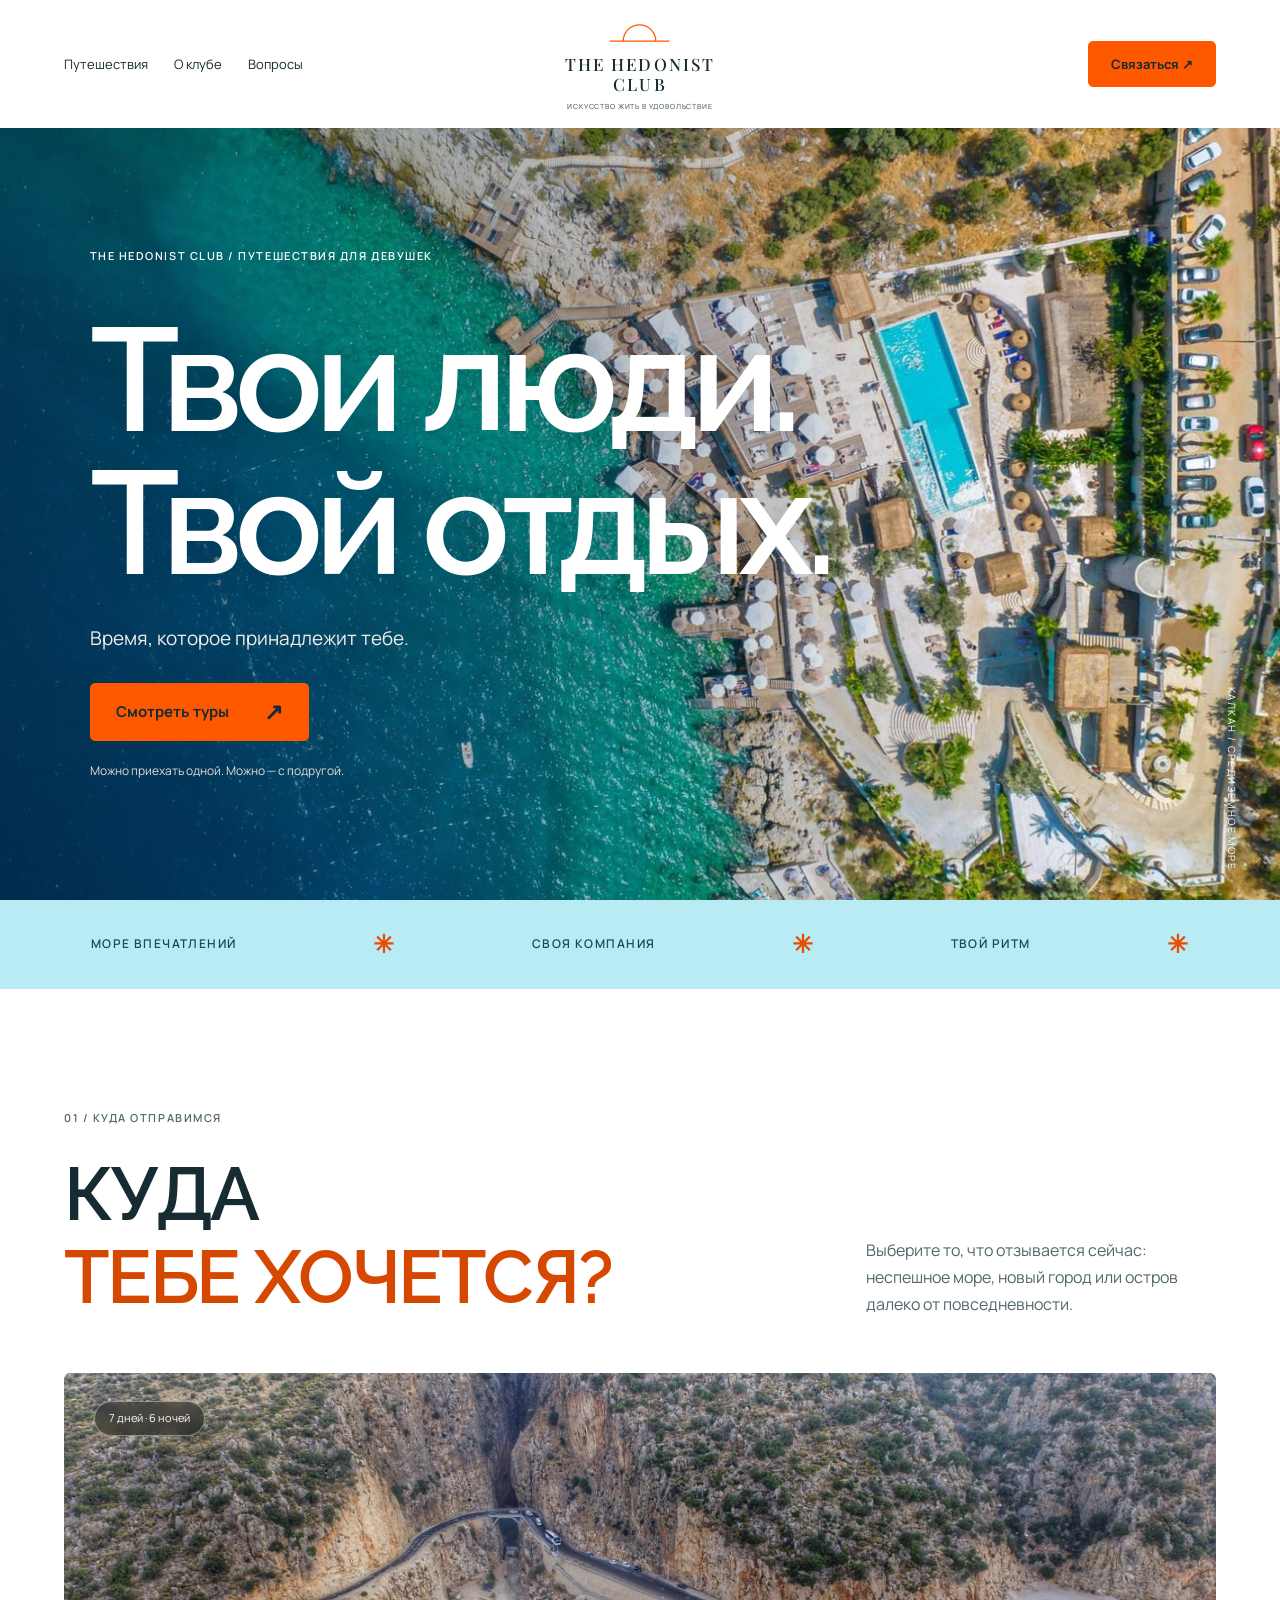
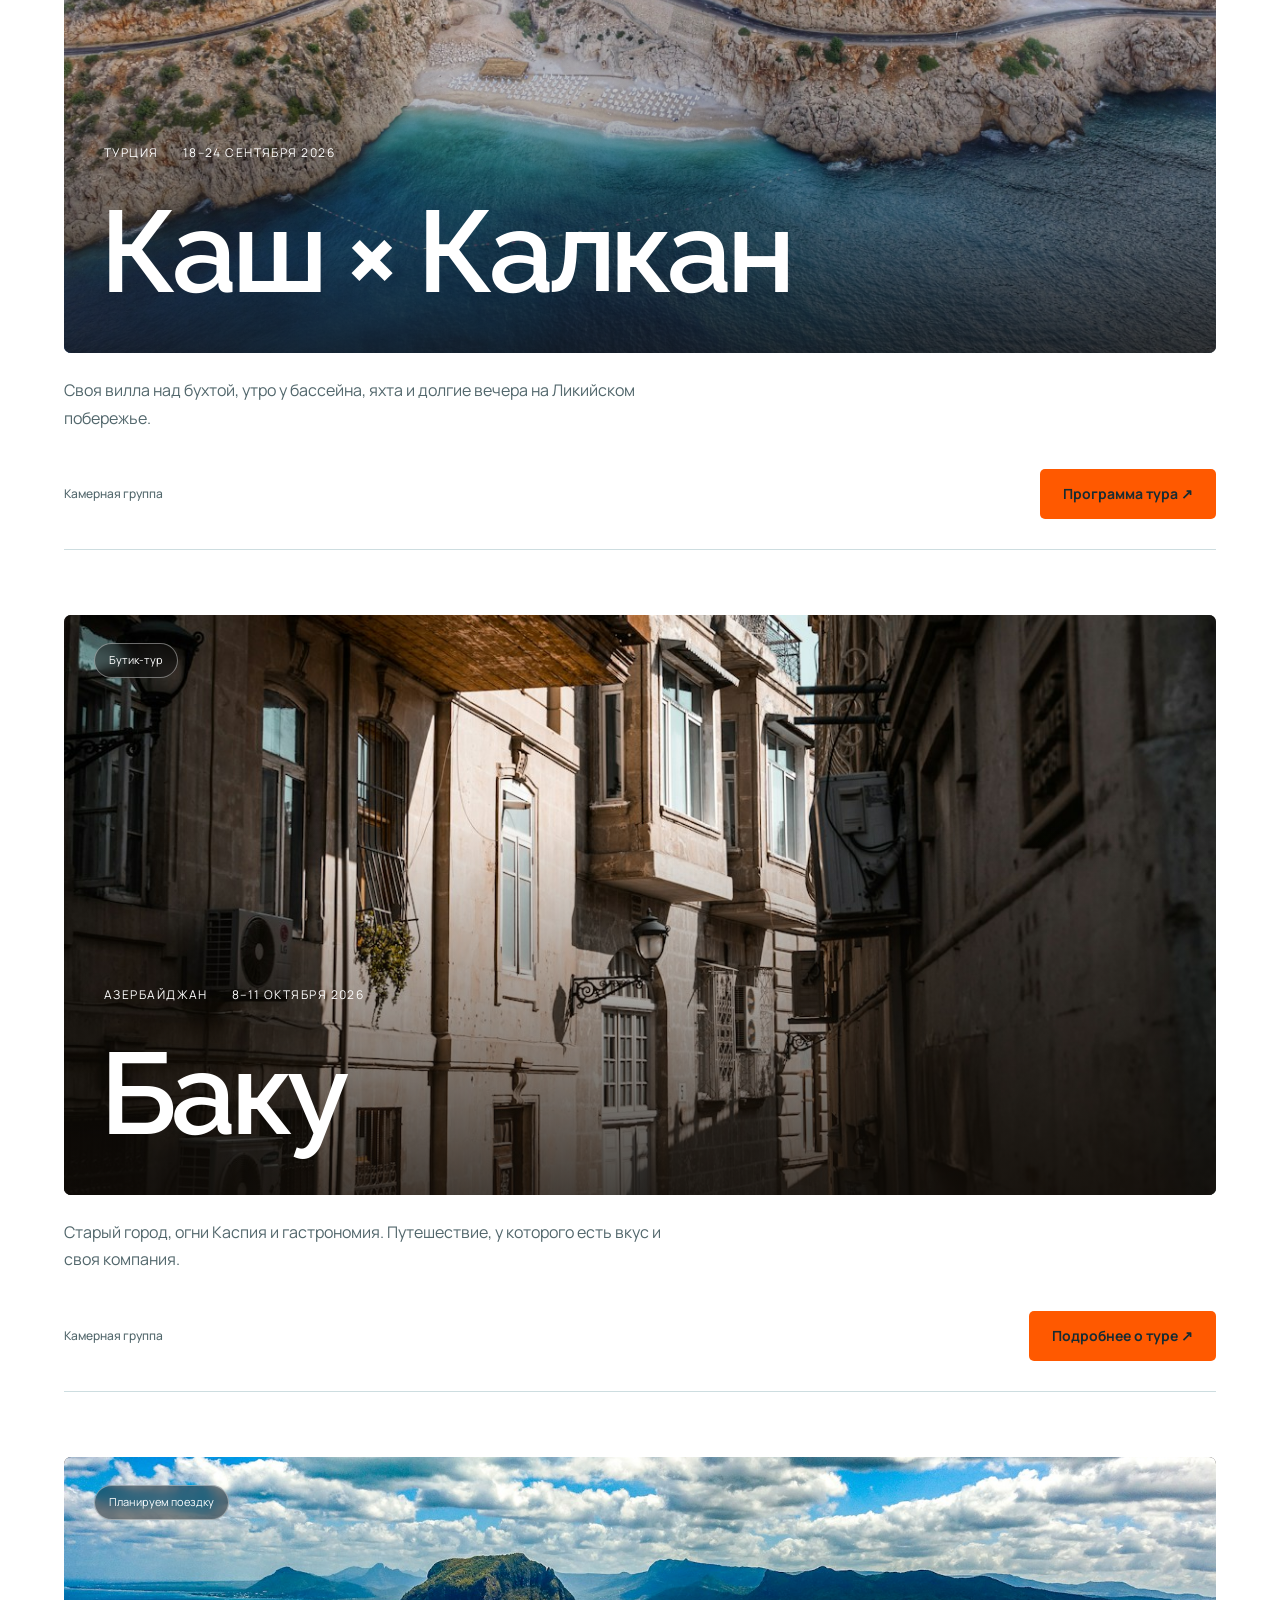
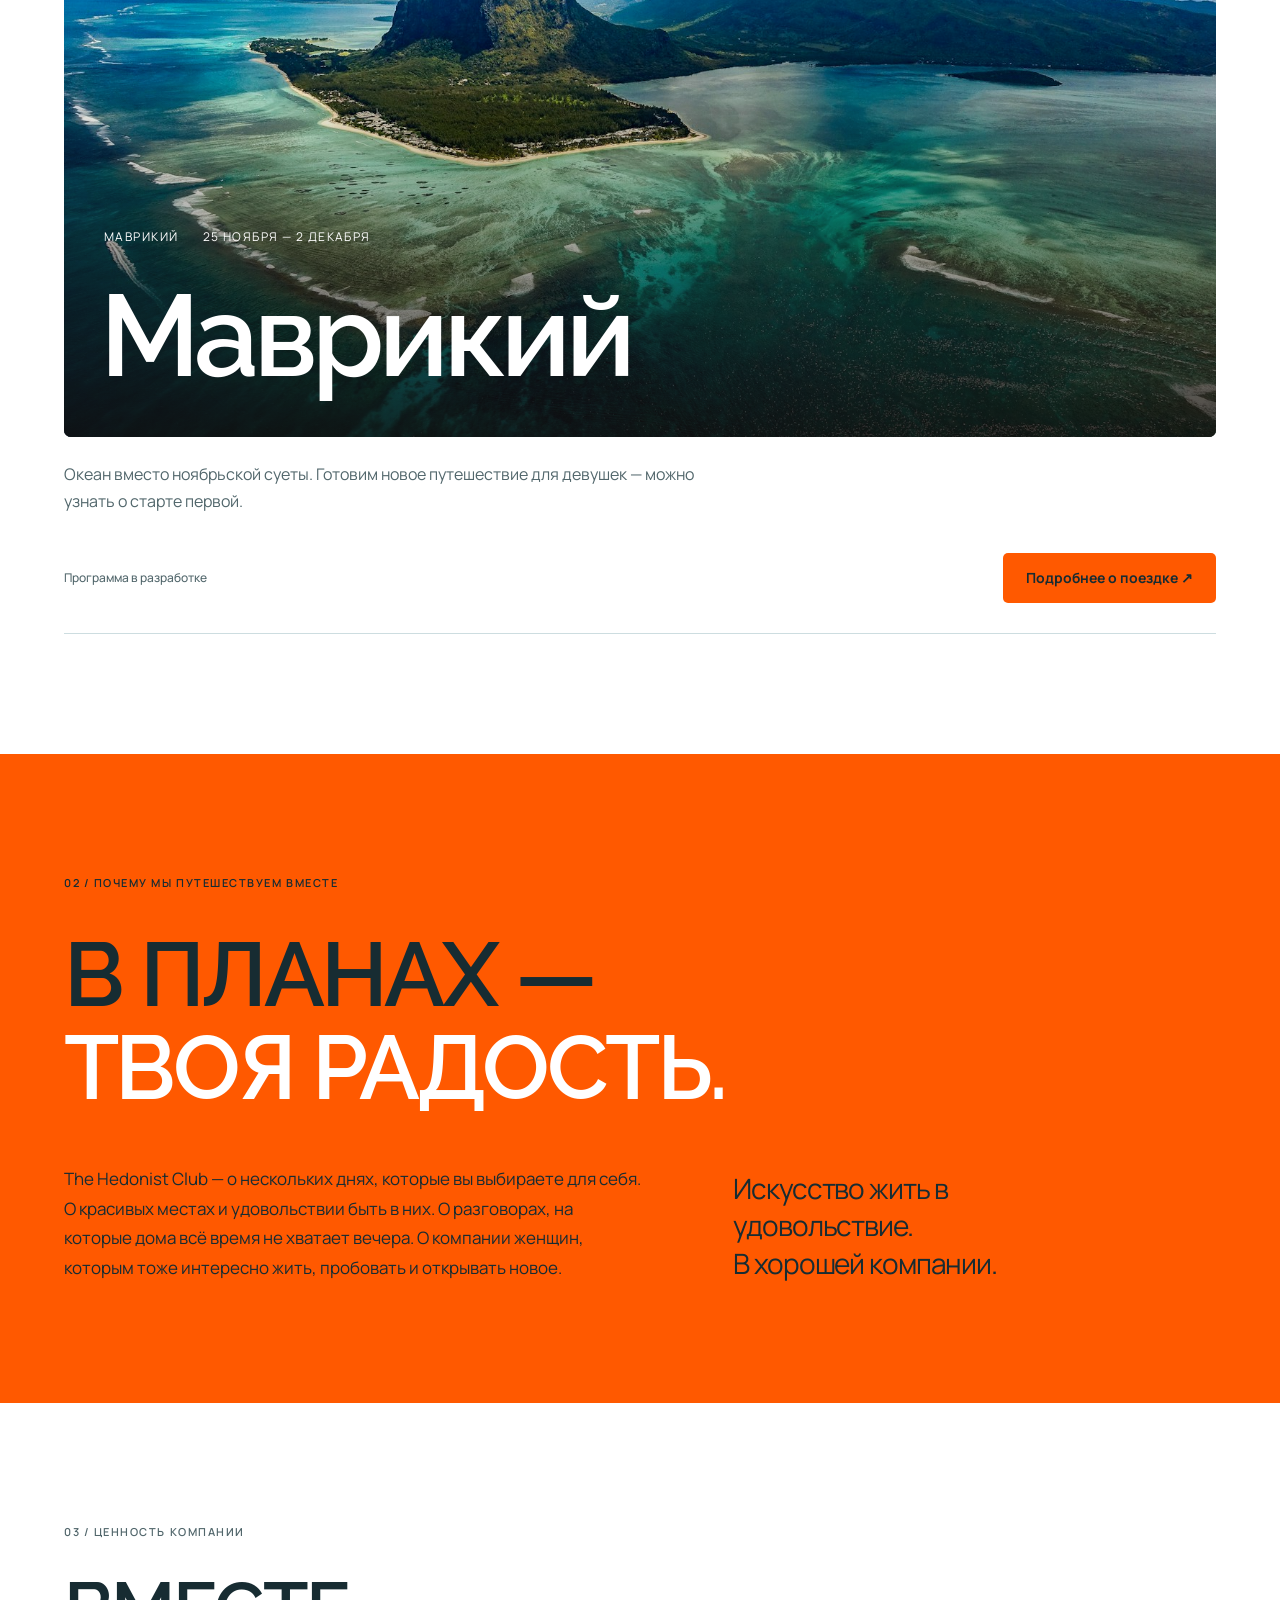
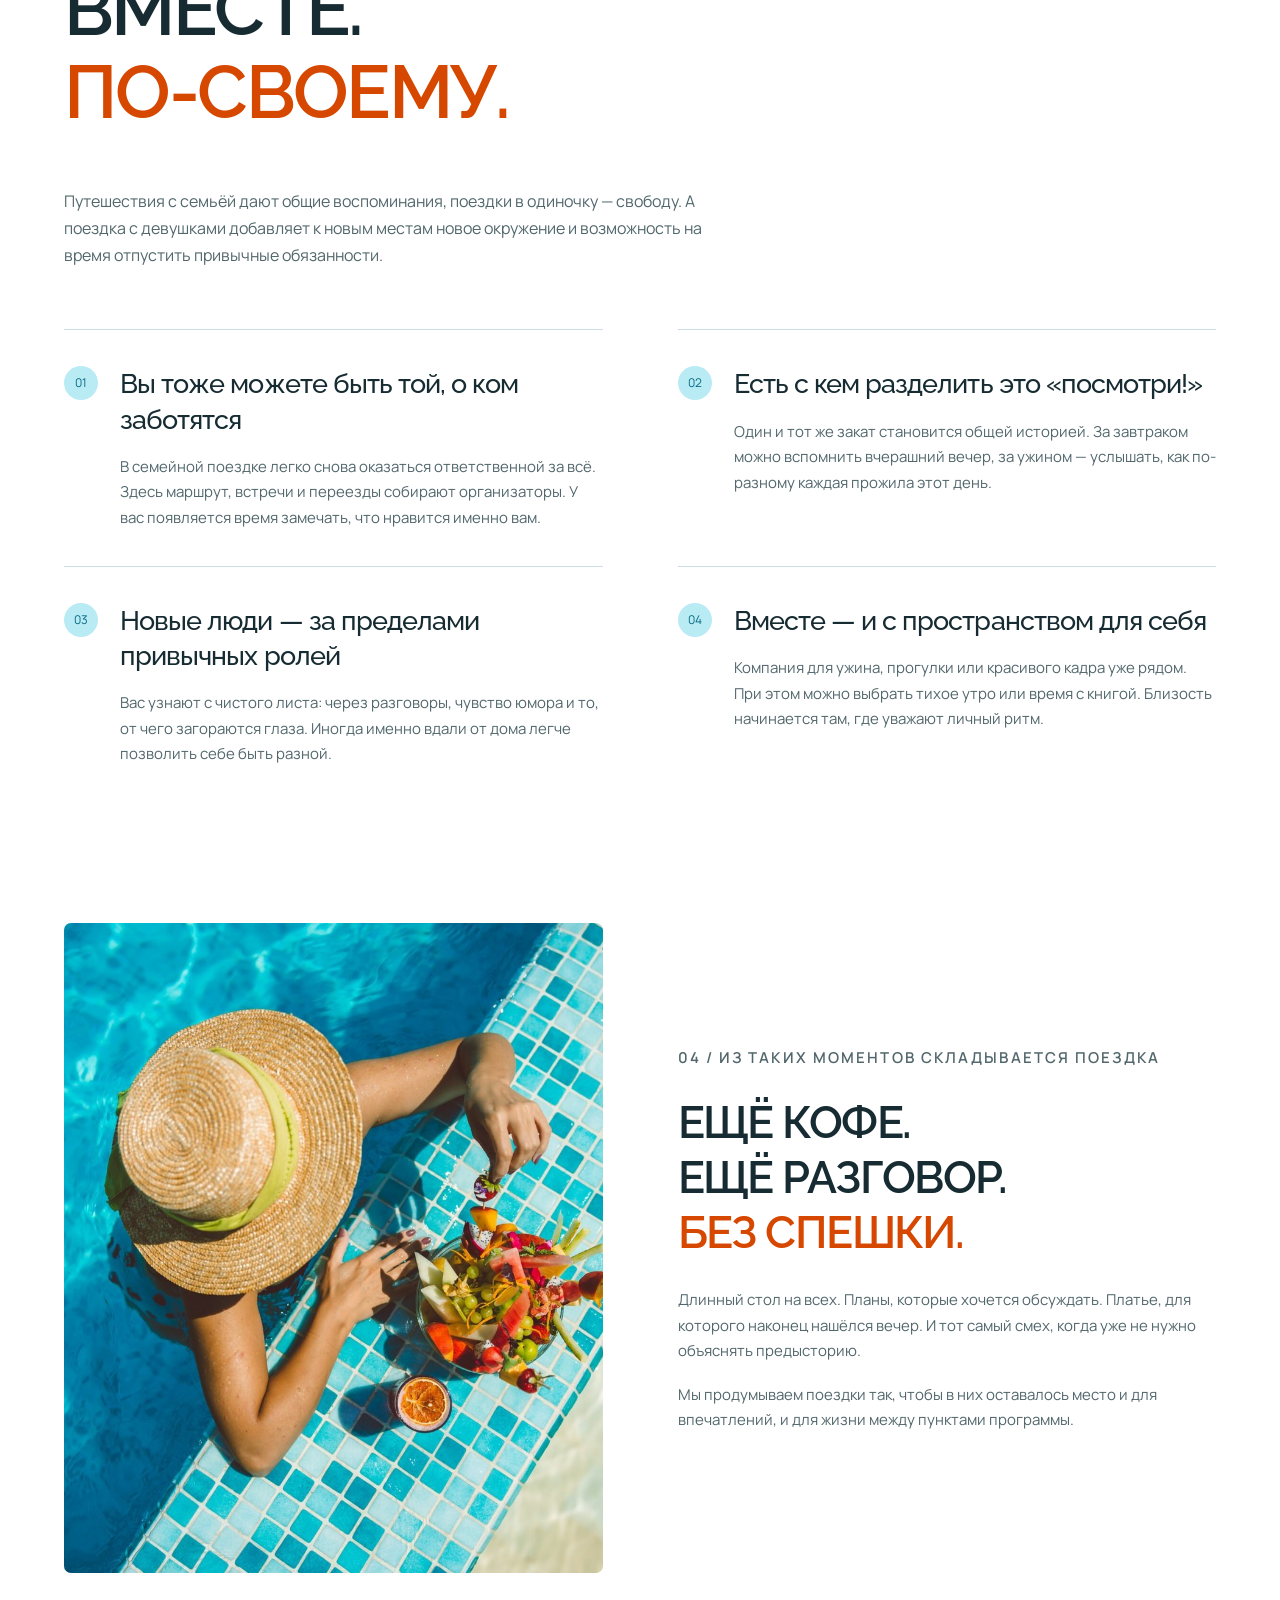
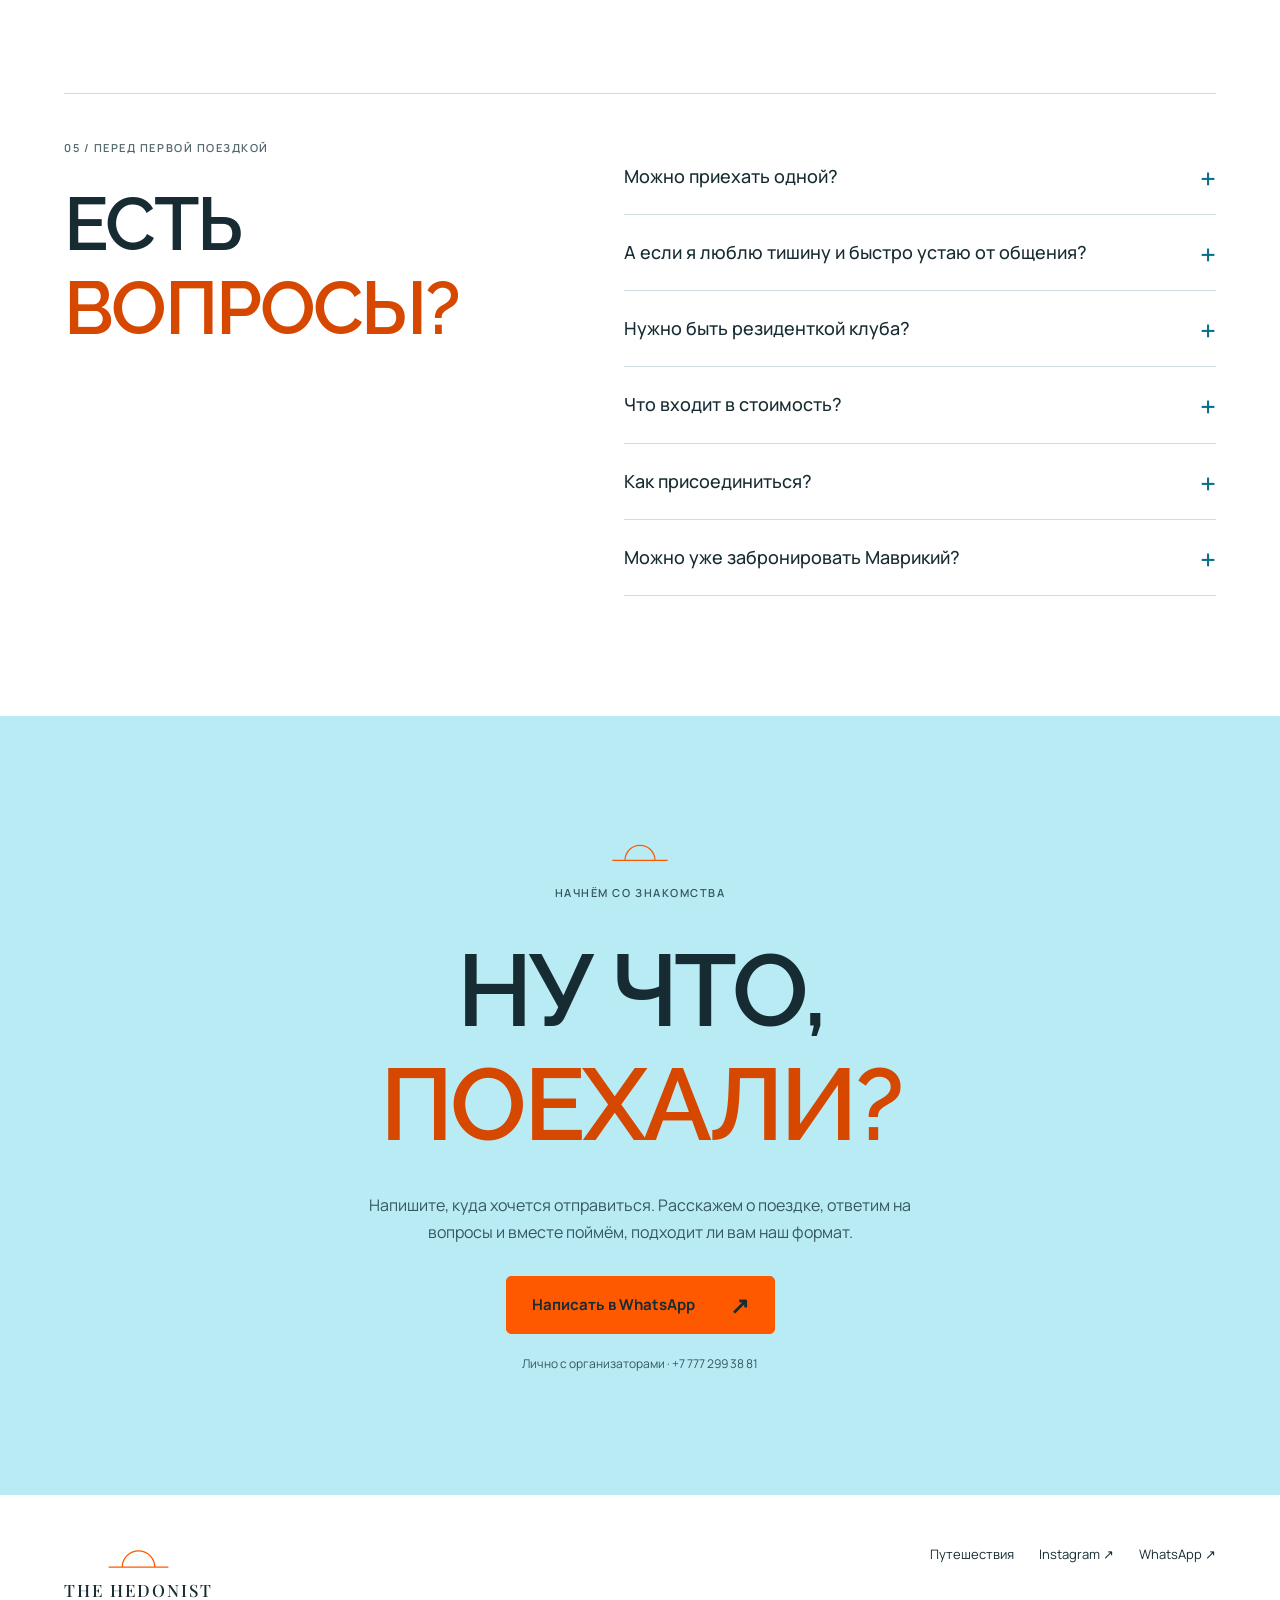
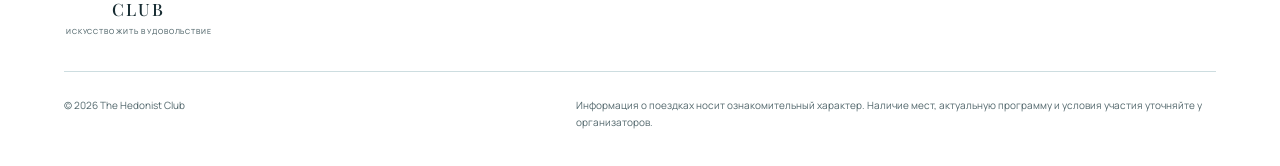
==== commit 4f219224: "Publish approved light travel website" ====
--- a/index.html
+++ b/index.html
@@ -1,777 +1,8 @@
-<!doctype html>
-<html lang="ru">
-<head>
-<meta charset="utf-8">
-<meta name="viewport" content="width=device-width, initial-scale=1">
-<title>The Hedonist Club</title>
-<link rel="icon" type="image/svg+xml" href="favicon.svg">
-<link rel="canonical" href="https://hedonistclub.kz/">
-<meta property="og:type" content="website">
-<meta property="og:url" content="https://hedonistclub.kz/">
-<meta property="og:site_name" content="The Hedonist Club">
-<meta property="og:locale" content="ru_RU">
-<meta property="og:title" content="Каш × Калкан — авторский бутик-тур, 18–24 сентября 2026">
-<meta property="og:description" content="Приватная вилла над бухтой, яхта, камерная женская группа. 7 дней на Ликийском побережье.">
-<meta property="og:image" content="https://hedonistclub.kz/images/hero.jpg">
-<meta property="og:image:width" content="1600">
-<meta property="og:image:height" content="1200">
-<meta name="twitter:card" content="summary_large_image">
-<meta name="theme-color" content="#071620">
-<meta name="description" content="Авторский бутик-тур Каш × Калкан, 18–24 сентября 2026. Приватная вилла с видом на море, яхта, камерная женская группа.">
-<link rel="preconnect" href="https://fonts.googleapis.com">
-<link rel="preconnect" href="https://fonts.gstatic.com" crossorigin>
-<link rel="stylesheet" href="https://fonts.googleapis.com/css2?family=Prata&family=Playfair+Display:ital,wght@0,500;1,400&family=Golos+Text:wght@400;500;600&family=Manrope:wght@400;500;600&display=swap">
-
-<style>
-/* ─────────────────────────  TOKENS  ───────────────────────── */
-:root{
-  --ink:#071620;
-  --ink-2:#0B1F2C;
-  --sand:#EDE3D2;
-  --sand-2:#C9BCA8;
-  --dim:#8C9BA3;
-  --line:rgba(237,227,210,.14);
-  --line-soft:rgba(237,227,210,.07);
-
-  --terra:#D4512E;        /* акцент — плашки, линии */
-  --terra-lt:#F0794F;     /* акцент светлее — мелкий текст на тёмном */
-  --btn-text:#FFF6F0;     /* текст на плашке акцента */
-  --paper:#EDE6D8;
-  --r:14px;
-
-  --display:"Prata","Times New Roman",Georgia,serif;
-  --sans:"Golos Text","Manrope",-apple-system,BlinkMacSystemFont,"Segoe UI",Roboto,Helvetica,Arial,sans-serif;
-
-  --gut:clamp(20px,5vw,72px);
-  --maxw:1320px;
-  --sec:clamp(68px,11vw,160px);
-}
-
-*,*::before,*::after{box-sizing:border-box}
-html{scroll-behavior:smooth;-webkit-text-size-adjust:100%}
-body{
-  margin:0;
-  background:var(--ink);
-  color:var(--sand);
-  font-family:var(--sans);
-  font-size:17px;
-  line-height:1.65;
-  -webkit-font-smoothing:antialiased;
-  overflow-x:hidden;
-  overflow-wrap:break-word;
-}
-img{display:block;max-width:100%}
-a{color:inherit}
-:focus-visible{outline:2px solid var(--terra-lt);outline-offset:3px;border-radius:2px}
-
-/* ─────────────────────────  PRIMITIVES  ───────────────────────── */
-.wrap{max-width:var(--maxw);margin-inline:auto;padding-inline:var(--gut)}
-.section{padding-block:var(--sec)}
-
-.eyebrow{
-  font-size:11px;font-weight:600;letter-spacing:.22em;text-transform:uppercase;
-  color:var(--dim);margin:0 0 clamp(18px,3vw,34px);
-  display:flex;align-items:center;gap:14px;
-}
-.eyebrow::after{content:"";flex:1;height:1px;background:var(--line-soft)}
-.eyebrow .n{color:var(--terra-lt)}
-
-h1,h2,h3{font-family:var(--display);font-weight:400;text-wrap:balance;margin:0}
-.h2{font-size:clamp(2rem,5.2vw,4.1rem);line-height:1.06;letter-spacing:-.01em}
-.lede{font-size:clamp(1.02rem,1.55vw,1.28rem);line-height:1.68;color:var(--sand-2);max-width:62ch}
-p{margin:0 0 1.1em}
-p:last-child{margin-bottom:0}
-
-.btn{
-  display:inline-flex;align-items:center;justify-content:center;gap:12px;
-  font-family:var(--sans);font-size:13px;font-weight:600;letter-spacing:.13em;text-transform:uppercase;
-  padding:17px 30px;border-radius:999px;text-decoration:none;border:1px solid transparent;
-  transition:background .35s ease,color .35s ease,border-color .35s ease,transform .35s ease;
-  cursor:pointer;text-align:center;
-}
-.btn--solid{background:var(--terra);color:var(--btn-text)}
-.btn--solid:hover{background:var(--sand);color:var(--ink);transform:translateY(-2px)}
-.btn--ghost{border-color:var(--line);color:var(--sand)}
-.btn--ghost:hover{border-color:var(--sand);background:rgba(237,227,210,.06)}
-.btn .ar{transition:transform .35s ease}
-.btn:hover .ar{transform:translateX(5px)}
-
-/* ─────────────────────────  NAV  ───────────────────────── */
-.nav{
-  position:fixed;inset:0 0 auto 0;z-index:60;
-  display:grid;grid-template-columns:1fr auto 1fr;align-items:center;gap:20px;
-  padding:13px var(--gut);
-  transition:background .4s ease,backdrop-filter .4s ease,border-color .4s ease;
-  border-bottom:1px solid transparent;
-}
-.nav.stuck{background:rgba(7,22,32,.86);backdrop-filter:blur(14px) saturate(1.2);border-bottom-color:var(--line-soft)}
-.brand{display:flex;flex-direction:column;align-items:center;gap:9px;text-align:center;
-  line-height:1;text-decoration:none;justify-self:center}
-.brand .mark{flex:0 0 auto;color:var(--terra-lt);display:block}
-.brand .mark svg{display:block;width:30px;height:auto}
-.brand-txt{display:flex;flex-direction:column;align-items:center}
-.brand b{font-family:"Playfair Display",var(--display);font-weight:500;font-size:clamp(11px,1.7vw,13px);
-  text-transform:uppercase;letter-spacing:.19em;line-height:1.55;display:block;text-indent:.19em}
-.brand-txt>span{font-size:8.5px;letter-spacing:.26em;text-transform:uppercase;color:var(--dim);margin-top:8px;white-space:nowrap}
-.nav .brand-txt>span{display:none}
-.brand i{font-family:"Playfair Display",var(--display);font-style:italic;font-size:12px;color:var(--terra-lt);margin-top:7px;letter-spacing:.01em}
-.nav-links{display:flex;gap:30px;align-items:center;justify-self:start;grid-column:1;grid-row:1}
-.nav>.brand{grid-column:2;grid-row:1}
-.nav>.btn{justify-self:end;grid-column:3;grid-row:1}
-.nav-links a{
-  font-size:12px;letter-spacing:.13em;text-transform:uppercase;color:var(--sand-2);
-  text-decoration:none;position:relative;padding-block:4px;transition:color .3s ease;
-}
-.nav-links a::after{content:"";position:absolute;left:0;bottom:0;height:1px;width:0;background:var(--terra-lt);transition:width .35s ease}
-.nav-links a:hover{color:var(--sand)}
-.nav-links a:hover::after{width:100%}
-.nav .btn{padding:12px 22px;font-size:11px}
-@media(max-width:1000px){.nav-links{display:none}}
-@media(max-width:760px){.nav .btn{display:none}}
-
-/* ─────────────────────────  HERO  ───────────────────────── */
-.hero{position:relative;min-height:100vh;min-height:100svh;display:flex;align-items:flex-end;overflow:hidden}
-.hero-img{position:absolute;inset:0;width:100%;height:100%;object-fit:cover;object-position:50% 55%;
-  animation:heroZoom 16s ease-out forwards}
-@keyframes heroZoom{from{transform:scale(1.09)}to{transform:scale(1)}}
-.hero::after{
-  content:"";position:absolute;inset:0;
-  background:
-    linear-gradient(to top,rgba(7,22,32,.99) 0%,rgba(7,22,32,.98) 26%,rgba(7,22,32,.93) 46%,rgba(7,22,32,.74) 62%,rgba(7,22,32,.34) 80%,rgba(7,22,32,.66) 100%),
-    radial-gradient(130% 90% at 12% 92%,rgba(7,22,32,.75),transparent 62%);
-}
-.hero-inner{position:relative;z-index:2;width:100%;max-width:var(--maxw);margin-inline:auto;padding:120px var(--gut) clamp(34px,6vw,64px)}
-.hero-mark{
-  position:absolute;left:calc(var(--gut) - 4px);top:50%;z-index:2;
-  transform:rotate(180deg) translateY(50%);writing-mode:vertical-rl;
-  font-size:10px;letter-spacing:.42em;text-transform:uppercase;color:rgba(237,227,210,.5);
-}
-@media(max-width:1240px){.hero-mark{display:none}}
-
-.hero-kicker{
-  font-size:clamp(10px,2.4vw,11.5px);letter-spacing:.22em;text-transform:uppercase;color:var(--sand);
-  margin:0 0 clamp(18px,2.4vw,26px);display:flex;gap:12px;align-items:center;flex-wrap:wrap;
-  text-shadow:0 1px 3px rgba(7,22,32,.95),0 2px 22px rgba(7,22,32,.9);font-weight:500;
-}
-.hero-kicker i{width:22px;height:1px;background:var(--terra-lt);display:inline-block;font-style:normal}
-.hero h1{font-size:clamp(3rem,12.6vw,9.6rem);line-height:.88;letter-spacing:-.02em;margin:0}
-.hero h1 .x{color:var(--terra-lt);font-style:normal;padding-inline:.06em}
-.hero-sub{margin:clamp(18px,3vw,32px) 0 0;font-size:clamp(1rem,1.5vw,1.22rem);color:var(--sand-2);max-width:44ch}
-.hero-meta{
-  margin-top:clamp(28px,5vw,56px);padding-top:22px;border-top:1px solid var(--line-soft);
-  display:grid;grid-template-columns:repeat(4,minmax(0,1fr));gap:20px;
-}
-.hero-meta div span{display:block;font-size:9.5px;letter-spacing:.22em;text-transform:uppercase;color:var(--dim);margin-bottom:7px}
-.hero-meta div b{font-family:var(--display);font-weight:400;font-size:clamp(.95rem,1.6vw,1.3rem);letter-spacing:.01em;line-height:1.3;display:block}
-@media(max-width:760px){.hero-meta{grid-template-columns:minmax(0,1fr) minmax(0,1fr);gap:16px 18px}}
-
-.hero-cta{margin-top:clamp(26px,4vw,44px);display:flex;gap:12px;flex-wrap:wrap}
-@media(max-width:560px){
-  .hero-cta{flex-direction:column;align-items:stretch}
-  .hero-cta .btn{width:100%}
-}
-
-.rise{opacity:0;transform:translateY(30px);animation:rise .95s cubic-bezier(.22,.8,.3,1) forwards}
-@keyframes rise{to{opacity:1;transform:none}}
-.d1{animation-delay:.15s}.d2{animation-delay:.32s}.d3{animation-delay:.48s}.d4{animation-delay:.62s}.d5{animation-delay:.76s}
-
-/* ─────────────────────────  MANIFESTO  ───────────────────────── */
-.manifest{border-bottom:1px solid var(--line-soft)}
-.manifest-grid{display:grid;grid-template-columns:minmax(0,1fr) minmax(0,1.15fr);gap:clamp(30px,7vw,110px);align-items:start}
-.manifest-photo{margin-top:clamp(24px,3.5vw,40px);overflow:hidden;border-radius:var(--r);background:var(--ink-2)}
-.manifest-photo img{width:100%;aspect-ratio:16/11;object-fit:cover}
-@media(max-width:900px){.manifest-grid{grid-template-columns:1fr;gap:30px}}
-.pull{font-family:var(--display);font-size:clamp(1.5rem,3.4vw,2.75rem);line-height:1.24;letter-spacing:-.01em;margin:0;color:var(--sand)}
-.pull em{font-style:normal;color:var(--terra-lt)}
-.manifest-body p{color:var(--sand-2);font-size:clamp(1rem,1.4vw,1.15rem)}
-
-/* ─────────────────────────  OFFERS  ───────────────────────── */
-.offers{display:grid;grid-template-columns:repeat(2,minmax(0,1fr));gap:0 clamp(36px,6vw,90px)}
-@media(max-width:820px){.offers{grid-template-columns:minmax(0,1fr)}}
-.offer{display:flex;gap:18px;padding:24px 0;border-top:1px solid var(--line-soft)}
-.offer .idx{font-family:var(--display);font-size:13px;color:var(--terra-lt);flex:0 0 auto;width:24px;padding-top:4px;font-variant-numeric:tabular-nums}
-.offer h3{font-family:var(--sans);font-size:16px;font-weight:600;letter-spacing:.01em;margin:0 0 6px;color:var(--sand)}
-.offer p{margin:0;font-size:15px;line-height:1.6;color:var(--dim)}
-
-/* ─────────────────────────  PROGRAMME  ───────────────────────── */
-.day{display:grid;grid-template-columns:170px minmax(0,1fr) 330px;gap:clamp(20px,4vw,56px);
-  padding:clamp(30px,5vw,56px) 0;border-top:1px solid var(--line-soft);position:relative}
-.day-photo{overflow:hidden;border-radius:var(--r);background:var(--ink-2);align-self:start}
-.day-photo img{width:100%;aspect-ratio:4/5;object-fit:cover;transition:transform 1.1s cubic-bezier(.2,.7,.3,1)}
-.day-photo:hover img{transform:scale(1.05)}
-@media(max-width:1100px){
-  .day{grid-template-columns:170px minmax(0,1fr)}
-  .day-photo{grid-column:1/-1;margin-top:8px}
-  .day-photo img{aspect-ratio:16/9}
-}
-.day:first-of-type{border-top:1px solid var(--line)}
-.day-mark{position:relative}
-.day-mark .num{font-family:var(--display);font-size:clamp(2rem,5vw,3.6rem);line-height:.9;color:var(--sand);font-variant-numeric:tabular-nums;display:block}
-.day-mark .date{display:block;margin-top:12px;font-size:11px;letter-spacing:.2em;text-transform:uppercase;color:var(--dim)}
-.day-mark .dot{position:absolute;right:-1px;top:14px;width:7px;height:7px;border-radius:50%;background:var(--terra);opacity:.85}
-@media(max-width:820px){
-  .day{grid-template-columns:minmax(0,1fr);gap:14px}
-  .day-mark{order:0;display:flex;align-items:baseline;gap:14px}
-  .day-photo{order:1;grid-column:auto;margin-top:2px}
-  .day-photo img{aspect-ratio:16/10}
-  .day-body{order:2}
-  .day-mark .num{font-size:1.9rem}
-  .day-mark .date{margin-top:0}
-  .day-mark .dot{display:none}
-}
-.day-body h3{font-family:var(--display);font-size:clamp(1.4rem,2.8vw,2.2rem);line-height:1.14;margin:0 0 14px}
-.day-body p{color:var(--sand-2);max-width:56ch;font-size:16.5px}
-.day-list{list-style:none;margin:0;padding:0;display:flex;flex-direction:column;gap:11px;max-width:58ch}
-.day-list li{position:relative;padding-left:22px;font-size:16.5px;line-height:1.55;color:var(--sand-2)}
-.day-list li::before{content:"";position:absolute;left:0;top:.7em;width:9px;height:1px;background:var(--terra-lt)}
-.note{margin-top:clamp(26px,4vw,42px);padding-top:22px;border-top:1px solid var(--line-soft);
-  font-size:14.5px;line-height:1.6;color:var(--dim);max-width:64ch}
-.tags{display:flex;flex-wrap:wrap;gap:8px;margin-top:18px}
-.tag{font-size:10.5px;letter-spacing:.12em;text-transform:uppercase;color:var(--dim);
-  border:1px solid var(--line-soft);border-radius:999px;padding:7px 13px}
-
-/* ─────────────────────────  MOSAIC  ───────────────────────── */
-.mosaic{display:grid;grid-template-columns:repeat(12,minmax(0,1fr));gap:clamp(8px,1.1vw,16px);margin-top:clamp(30px,5vw,56px)}
-.mo{position:relative;overflow:hidden;background:var(--ink-2);border-radius:var(--r)}
-.mo img{width:100%;height:100%;object-fit:cover;transition:transform 1.1s cubic-bezier(.2,.7,.3,1)}
-.mo:hover img{transform:scale(1.05)}
-.mo::after{content:"";position:absolute;left:0;right:0;bottom:0;height:42%;z-index:1;pointer-events:none;
-  background:linear-gradient(to top,rgba(7,22,32,.72),rgba(7,22,32,0))}
-.mo .cap{position:absolute;left:13px;bottom:11px;z-index:2;
-  font-size:9.5px;letter-spacing:.18em;text-transform:uppercase;color:rgba(237,227,210,.92);
-  text-shadow:0 1px 12px rgba(7,22,32,.95)}
-.mo-a{grid-column:span 7;aspect-ratio:4/3}
-.mo-b{grid-column:span 5;aspect-ratio:auto}
-.mo-c,.mo-d,.mo-e{grid-column:span 4;aspect-ratio:3/4}
-.mo-h{grid-column:span 7;aspect-ratio:4/3}
-.mo-i{grid-column:span 5;aspect-ratio:auto}
-.mo-f,.mo-g{grid-column:span 6;aspect-ratio:16/9}
-.mo-wide{grid-column:span 12;aspect-ratio:21/9}
-@media(max-width:820px){
-  .mo-a,.mo-b,.mo-f,.mo-g,.mo-h{grid-column:span 12;aspect-ratio:16/10}
-  .mo-c,.mo-d,.mo-e,.mo-i{grid-column:span 6;aspect-ratio:3/4}
-  .mo-h{order:1}.mo-f{order:2}.mo-g{order:3}
-  .mo-wide{aspect-ratio:16/9}
-  :root{--r:12px}
-}
-
-.facts{display:grid;grid-template-columns:repeat(4,minmax(0,1fr));gap:clamp(16px,3vw,40px);margin-top:clamp(36px,5vw,64px);
-  padding-top:30px;border-top:1px solid var(--line-soft)}
-.facts div span{display:block;font-size:9.5px;letter-spacing:.22em;text-transform:uppercase;color:var(--dim);margin-bottom:8px}
-.facts div b{font-family:var(--display);font-weight:400;font-size:clamp(1rem,1.7vw,1.35rem);line-height:1.3;display:block}
-@media(max-width:760px){.facts{grid-template-columns:minmax(0,1fr) minmax(0,1fr);gap:20px}}
-
-/* ─────────────────────────  PLACE  ───────────────────────── */
-.place-grid{display:grid;grid-template-columns:repeat(3,minmax(0,1fr));gap:clamp(10px,1.6vw,22px);margin-top:clamp(30px,5vw,56px)}
-.place-grid figure{margin:0;position:relative;overflow:hidden;border-radius:var(--r)}
-.place-grid img{width:100%;aspect-ratio:3/4;object-fit:cover;transition:transform 1.1s cubic-bezier(.2,.7,.3,1)}
-.place-grid figure:hover img{transform:scale(1.05)}
-.place-grid figcaption{position:absolute;left:0;right:0;bottom:0;padding:44px 16px 14px;
-  background:linear-gradient(to top,rgba(7,22,32,.9),transparent);
-  font-size:10.5px;letter-spacing:.18em;text-transform:uppercase}
-@media(max-width:760px){.place-grid{grid-template-columns:minmax(0,1fr)}.place-grid img{aspect-ratio:4/3}}
-
-.twocol{display:grid;grid-template-columns:minmax(0,1fr) minmax(0,1fr);gap:clamp(24px,6vw,90px)}
-@media(max-width:900px){.twocol{grid-template-columns:1fr;gap:26px}}
-
-/* ─────────────────────────  PRICE  ───────────────────────── */
-.price-card{background:var(--ink-2);border:1px solid var(--line-soft);padding:clamp(24px,4.4vw,58px);border-radius:18px}
-.rates{display:grid;grid-template-columns:minmax(0,1fr) minmax(0,1fr);gap:clamp(18px,3vw,44px)}
-@media(max-width:760px){.rates{grid-template-columns:1fr;gap:6px}}
-.rate{padding:24px 0;border-top:2px solid var(--terra)}
-.rate .who{display:block;font-size:10.5px;letter-spacing:.18em;text-transform:uppercase;color:var(--dim);margin-bottom:14px;line-height:1.7}
-.rate b{font-family:var(--display);font-weight:400;font-size:clamp(1.85rem,4.6vw,2.9rem);line-height:1;display:block;font-variant-numeric:tabular-nums}
-.rate b i{font-style:normal;font-size:.62em;color:var(--sand-2);padding-left:.12em}
-.rate small{display:block;margin-top:12px;font-size:14px;color:var(--dim);line-height:1.55}
-.rate--new{border-top-color:var(--line)}
-
-.incl{display:grid;grid-template-columns:minmax(0,1fr) minmax(0,1fr);gap:clamp(24px,5vw,72px);margin-top:clamp(32px,5vw,58px);
-  padding-top:clamp(26px,4vw,44px);border-top:1px solid var(--line-soft)}
-@media(max-width:760px){.incl{grid-template-columns:1fr;gap:30px}}
-.incl h4{font-size:10.5px;font-weight:600;letter-spacing:.22em;text-transform:uppercase;color:var(--dim);margin:0 0 18px}
-.incl ul{list-style:none;margin:0;padding:0;display:flex;flex-direction:column;gap:12px}
-.incl li{position:relative;padding-left:24px;font-size:15.5px;line-height:1.55;color:var(--sand-2)}
-.incl li::before{position:absolute;left:0;top:0;font-size:14px}
-.incl--yes li::before{content:"—";color:var(--terra-lt)}
-.incl--no li{color:var(--dim)}
-.incl--no li::before{content:"×";color:var(--dim)}
-
-.terms{margin-top:clamp(28px,4vw,44px);padding-top:24px;border-top:1px solid var(--line-soft);
-  display:grid;grid-template-columns:repeat(3,minmax(0,1fr));gap:clamp(18px,4vw,56px)}
-@media(max-width:760px){.terms{grid-template-columns:1fr;gap:22px}}
-.terms span{display:block;font-size:9.5px;letter-spacing:.22em;text-transform:uppercase;color:var(--dim);margin-bottom:8px}
-.terms p{margin:0;font-size:15px;color:var(--sand-2);line-height:1.55}
-
-/* ─────────────────────────  FAQ  ───────────────────────── */
-.faq{border-top:1px solid var(--line)}
-.faq details{border-bottom:1px solid var(--line-soft)}
-.faq summary{list-style:none;cursor:pointer;padding:24px 40px 24px 0;position:relative;
-  font-family:var(--display);font-size:clamp(1.05rem,1.9vw,1.42rem);line-height:1.32;transition:color .3s ease}
-.faq summary::-webkit-details-marker{display:none}
-.faq summary:hover{color:var(--terra-lt)}
-.faq summary::after{content:"";position:absolute;right:4px;top:50%;width:13px;height:13px;margin-top:-6px;
-  background:linear-gradient(var(--sand-2),var(--sand-2)) center/13px 1px no-repeat,
-             linear-gradient(var(--sand-2),var(--sand-2)) center/1px 13px no-repeat;
-  transition:transform .35s ease}
-.faq details[open] summary::after{transform:rotate(90deg);
-  background:linear-gradient(var(--terra-lt),var(--terra-lt)) center/13px 1px no-repeat}
-.faq .ans{padding:0 clamp(0px,8vw,120px) 28px 0;color:var(--sand-2);font-size:16px;max-width:66ch}
-
-/* ─────────────────────────  BOOK  ───────────────────────── */
-.book{position:relative;overflow:hidden}
-.book-bg{position:absolute;inset:0;width:100%;height:100%;object-fit:cover}
-.book::after{content:"";position:absolute;inset:0;
-  background:linear-gradient(to right,rgba(7,22,32,.96) 0%,rgba(7,22,32,.86) 45%,rgba(7,22,32,.6) 100%)}
-@media(max-width:900px){
-  .book::after{background:linear-gradient(to bottom,rgba(7,22,32,.93) 0%,rgba(7,22,32,.9) 55%,rgba(7,22,32,.96) 100%)}
-}
-.book .wrap{position:relative;z-index:2}
-.contacts{display:grid;grid-template-columns:repeat(4,auto);justify-content:start;gap:clamp(18px,3.4vw,52px);
-  margin-top:clamp(30px,4.5vw,52px);padding-top:28px;border-top:1px solid var(--line-soft)}
-@media(max-width:760px){.contacts{grid-template-columns:minmax(0,1fr) minmax(0,1fr);gap:22px 18px;justify-content:stretch}}
-.contacts a,.contacts div{text-decoration:none}
-.contacts span{display:block;font-size:9.5px;letter-spacing:.22em;text-transform:uppercase;color:var(--dim);margin-bottom:8px}
-.contacts b{font-family:var(--display);font-weight:400;font-size:clamp(.95rem,1.5vw,1.22rem);transition:color .3s ease;display:block;overflow-wrap:anywhere}
-.contacts .wide{grid-column:1/-1}
-.contacts a:hover b{color:var(--terra-lt)}
-
-/* ─────────────────────────  FOOTER  ───────────────────────── */
-.foot{border-top:1px solid var(--line-soft);padding-block:clamp(32px,5vw,54px)}
-.foot-in{display:flex;flex-direction:column;align-items:center;text-align:center;gap:26px}
-.foot small{color:var(--dim);font-size:12.5px;line-height:1.7;display:block;max-width:60ch}
-.foot .brand{gap:13px}
-.foot .brand .mark svg{width:42px}
-.foot .brand b{font-size:clamp(13px,2vw,16px);letter-spacing:.2em}
-.foot .brand i{font-size:13px;margin-top:9px}
-
-/* ─────────────────────────  MOBILE BAR  ───────────────────────── */
-.mobar{
-  position:fixed;left:0;right:0;bottom:0;z-index:70;display:none;
-  align-items:center;justify-content:space-between;gap:14px;
-  padding:11px 16px calc(11px + env(safe-area-inset-bottom));
-  background:rgba(7,22,32,.94);backdrop-filter:blur(14px) saturate(1.2);
-  border-top:1px solid var(--line-soft);
-}
-.mobar .who{font-size:9.5px;letter-spacing:.2em;text-transform:uppercase;color:var(--dim);display:block;margin-bottom:4px}
-.mobar .val{font-family:var(--display);font-size:16px;line-height:1;display:block;white-space:nowrap}
-.mobar .btn{padding:14px 22px;font-size:11px;flex:0 0 auto}
-@media(max-width:760px){
-  .mobar{display:flex}
-  body{padding-bottom:74px}
-}
-
-/* ─────────────────────────  REVEAL  ───────────────────────── */
-.reveal{opacity:0;transform:translateY(26px);transition:opacity .9s cubic-bezier(.22,.8,.3,1),transform .9s cubic-bezier(.22,.8,.3,1)}
-.reveal.in{opacity:1;transform:none}
-
-@media (prefers-reduced-motion:reduce){
-  html{scroll-behavior:auto}
-  *,*::before,*::after{animation-duration:.001ms!important;animation-delay:0s!important;transition-duration:.001ms!important}
-  .rise,.reveal{opacity:1;transform:none}
-  .hero-img{animation:none}
-}
-</style>
-
-</head>
-<body>
-<!-- ══════════════════════════  NAV  ══════════════════════════ -->
-<nav class="nav" id="nav">
-  <a class="brand" href="#top"><span class="mark" aria-hidden="true"><svg viewBox="0 0 100 32" fill="none" xmlns="http://www.w3.org/2000/svg"><path d="M3 26h94" stroke="currentColor" stroke-width="2.6" stroke-linecap="round"/><path d="M29 26a21 21 0 0 1 42 0" stroke="currentColor" stroke-width="2.6" stroke-linecap="round"/></svg></span><span class="brand-txt"><b>The&nbsp;Hedonist<br>Club</b><span>Kaş × Kalkan</span></span></a>
-  <div class="nav-links">
-    <a href="#program">Программа</a>
-    <a href="#villa">Вилла</a>
-    <a href="#place">Место</a>
-    <a href="#price">Стоимость</a>
-    <a href="#faq">Вопросы</a>
-  </div>
-  <a class="btn btn--solid" href="#book">Забронировать</a>
-</nav>
-
-<!-- ══════════════════════════  HERO  ══════════════════════════ -->
-<header class="hero" id="top">
-  <img class="hero-img" src="images/hero.jpg" alt="Бассейн приватной виллы над бухтой Калкана">
-  <div class="hero-mark">The Hedonist Club · Turkey · MMXXVI</div>
-  <div class="hero-inner">
-    <p class="hero-kicker rise d1"><i></i> Авторский бутик-тур · 7 дней / 6 ночей</p>
-    <h1 class="rise d2">Каш <em class="x">×</em> Калкан</h1>
-    <p class="hero-sub rise d3">Другая Турция: бирюзовая вода, приватная вилла над бухтой и очень маленькая компания.</p>
-    <div class="hero-meta rise d4">
-      <div><span>Даты</span><b>18–24 сентября 2026</b></div>
-      <div><span>Место</span><b>Калкан, Ликийское побережье</b></div>
-      <div><span>Формат</span><b>Камерная женская группа</b></div>
-      <div><span>Жильё</span><b>Приватная вилла с бассейном</b></div>
-    </div>
-    <div class="hero-cta rise d5">
-      <a class="btn btn--solid" href="#book">Забронировать место <span class="ar">→</span></a>
-      <a class="btn btn--ghost" href="#program">Смотреть программу</a>
-    </div>
-  </div>
-</header>
-
-<!-- ══════════════════════════  MANIFESTO  ══════════════════════════ -->
-<section class="section manifest">
-  <div class="wrap">
-    <p class="eyebrow reveal"><span class="n">01</span> Приглашение</p>
-    <div class="manifest-grid">
-      <h2 class="pull reveal">Раннее утро. Ты открываешь глаза от тёплых лучей и понимаешь, что находишься на вилле у Средиземного моря — <em>в компании самых прекрасных девушек.</em></h2>
-      <div class="manifest-body reveal">
-        <p>Каш и Калкан — два маленьких городка на Ликийском побережье, куда не доезжают большие туры. Белые дома в бугенвиллее, лестницы прямо к воде и море такого цвета, что ему не верят на фотографиях. Мы никуда не бежим: неделя устроена так, чтобы в ней было и море, и разговоры, и тишина.</p>
-        <div class="manifest-photo"><img src="images/pl_alley.jpg" alt="Улочка со ступенями, спускающаяся к морю" loading="lazy"></div>
-      </div>
-    </div>
-  </div>
-</section>
-
-<!-- ══════════════════════════  WHAT AWAITS  ══════════════════════════ -->
-<section class="section">
-  <div class="wrap">
-    <p class="eyebrow reveal"><span class="n">02</span> Что нас ждёт</p>
-    <h2 class="h2 reveal" style="max-width:16ch;margin-bottom:clamp(30px,5vw,56px)">Девять причин собрать чемодан</h2>
-    <div class="offers">
-      <div class="offer reveal"><div class="idx">01</div><div><h3>Приватная вилла в Калкане</h3><p>Только наша компания: вид на бухту, свой бассейн, террасы и сад.</p></div></div>
-      <div class="offer reveal"><div class="idx">02</div><div><h3>Комфортный трансфер</h3><p>Из аэропорта и обратно, и весь тур. О логистике не думаете.</p></div></div>
-      <div class="offer reveal"><div class="idx">03</div><div><h3>Неспешные прогулки</h3><p>Улочки Каша и Калкана без расписания и гида с флажком.</p></div></div>
-      <div class="offer reveal"><div class="idx">04</div><div><h3>Выход в море на яхте</h3><p>Бухты, куда не добраться с берега, и закат прямо на воде.</p></div></div>
-      <div class="offer reveal"><div class="idx">05</div><div><h3>Завтраки на вилле</h3><p>Долгие, у бассейна, без будильника и шведского стола.</p></div></div>
-      <div class="offer reveal"><div class="idx">06</div><div><h3>Лучшие рестораны региона</h3><p>Самые красивые места побережья и долгие тёплые вечера.</p></div></div>
-      <div class="offer reveal"><div class="idx">07</div><div><h3>Практика каждое утро</h3><p>Йога, дыхание и медитации на террасе, пока город ещё спит.</p></div></div>
-      <div class="offer reveal"><div class="idx">08</div><div><h3>Два бич-клаба побережья</h3><p>Клуб в Калкане и целый день в Mahal среди олив, с лестницами в воду.</p></div></div>
-      <div class="offer reveal"><div class="idx">09</div><div><h3>Красивые кадры</h3><p>Съёмка в самых живописных точках побережья.</p></div></div>
-    </div>
-  </div>
-</section>
-
-<!-- ══════════════════════════  PROGRAMME  ══════════════════════════ -->
-<section class="section" id="program">
-  <div class="wrap">
-    <p class="eyebrow reveal"><span class="n">03</span> Программа</p>
-    <h2 class="h2 reveal" style="max-width:14ch;margin-bottom:clamp(30px,5vw,60px)">Семь дней, собранных по нотам</h2>
-
-    <article class="day reveal">
-      <div class="day-mark"><span class="dot"></span><span class="num">01</span><span class="date">18 сентября</span></div>
-      <div class="day-body">
-        <h3>Первый вечер на вилле</h3>
-        <ul class="day-list">
-          <li>Встреча в аэропорту — трансфер на виллу</li>
-          <li>Заселение и время, чтобы выдохнуть после дороги</li>
-          <li>Знакомство с организаторами и остальными участницами</li>
-          <li>Приветственный ужин на террасе, среди свечей и первых разговоров</li>
-          <li>Небольшой подарок каждой участнице</li>
-          <li>Вечер без программы — для тех, кто хочет остаться и поговорить дольше</li>
-        </ul>
-        <div class="tags"><span class="tag">Трансфер</span><span class="tag">Заселение</span><span class="tag">Приветственный ужин</span></div>
-      </div>
-          <div class="day-photo"><img src="images/villa_night.jpg" alt="Вилла вечером, подсвеченный фасад и бассейн" loading="lazy"></div>
-    </article>
-
-    <article class="day reveal">
-      <div class="day-mark"><span class="dot"></span><span class="num">02</span><span class="date">19 сентября</span></div>
-      <div class="day-body">
-        <h3>Утро не спеша, день у моря</h3>
-        <ul class="day-list">
-          <li>Практика от организаторов: йога, дыхательные практики, медитации и настрой на день</li>
-          <li>Завтрак на вилле</li>
-          <li>Переезд в один из самых атмосферных бич-клабов Калкана — море, музыка, шезлонги и вид на бухту</li>
-          <li>Остаток дня у моря, время для купания и фотографий</li>
-        </ul>
-        <div class="tags"><span class="tag">Практика</span><span class="tag">Бич-клаб</span><span class="tag">Море</span></div>
-      </div>
-          <div class="day-photo"><img style="object-position:50% 45%" src="images/d2_bay.jpg" alt="Бухта с бирюзовой водой на побережье" loading="lazy"></div>
-    </article>
-
-    <article class="day reveal">
-      <div class="day-mark"><span class="dot"></span><span class="num">03</span><span class="date">20 сентября</span></div>
-      <div class="day-body">
-        <h3>Горы, завтрак с видом и вечер в Калкане</h3>
-        <ul class="day-list">
-          <li>Едем в ресторан в горной деревне — домашний турецкий завтрак с видом на море и горные хребты</li>
-          <li>Дорога сама по себе часть впечатления: серпантин, панорамы, остановки для фото</li>
-          <li>Возвращение на виллу</li>
-          <li>Вечерняя прогулка по старому городу Калкана — мощёные улицы, белые дома, бугенвиллия</li>
-          <li>Ужин на закате с видом на бухту</li>
-          <li>Бар в Калкане для тех, кто хочет продолжить вечер</li>
-        </ul>
-        <div class="tags"><span class="tag">Горная деревня</span><span class="tag">Старый Калкан</span><span class="tag">Закат</span></div>
-      </div>
-          <div class="day-photo"><img src="images/d3_breakfast.jpg" alt="Турецкий завтрак: множество маленьких тарелок на столе" loading="lazy"></div>
-    </article>
-
-    <article class="day reveal">
-      <div class="day-mark"><span class="dot"></span><span class="num">04</span><span class="date">21 сентября</span></div>
-      <div class="day-body">
-        <h3>Яхта и закат в море</h3>
-        <ul class="day-list">
-          <li>Практика от организаторов: йога, дыхательные практики, медитации и настрой на день</li>
-          <li>Завтрак на вилле</li>
-          <li>После обеда выходим в море на яхте</li>
-          <li>Остановки для купания в самых прозрачных бухтах</li>
-          <li>Закат встречаем прямо на воде, с бокалом и музыкой</li>
-        </ul>
-        <div class="tags"><span class="tag">Яхта</span><span class="tag">Купание</span><span class="tag">Закат на воде</span></div>
-      </div>
-          <div class="day-photo"><img style="object-position:50% 38%" src="images/d4_gulet.jpg" alt="Яхта на якоре в бухте на закате" loading="lazy"></div>
-    </article>
-
-    <article class="day reveal">
-      <div class="day-mark"><span class="dot"></span><span class="num">05</span><span class="date">22 сентября</span></div>
-      <div class="day-body">
-        <h3>Каш</h3>
-        <ul class="day-list">
-          <li>Практика от организаторов: йога, дыхательные практики, медитации и настрой на день</li>
-          <li>Завтрак на вилле</li>
-          <li>Поездка в Каш</li>
-          <li>Прогулка по старому городу, шопинг</li>
-          <li>Смотровая у античного амфитеатра</li>
-          <li>Бутики, лавки и кофе у гавани</li>
-          <li>Ужин на закате с видом на воду</li>
-        </ul>
-        <div class="tags"><span class="tag">Каш</span><span class="tag">Амфитеатр</span><span class="tag">Лавки и кофе</span></div>
-      </div>
-          <div class="day-photo"><img src="images/d5_lamp.jpg" alt="Турецкий фонарь в лавке" loading="lazy"></div>
-    </article>
-
-    <article class="day reveal">
-      <div class="day-mark"><span class="dot"></span><span class="num">06</span><span class="date">23 сентября</span></div>
-      <div class="day-body">
-        <h3>Целый день в Mahal Beach Club</h3>
-        <ul class="day-list">
-          <li>Практика от организаторов: йога, дыхательные практики, медитации и настрой на день</li>
-          <li>Завтрак на вилле</li>
-          <li>Переезд в Mahal Beach Club — платформы среди оливковых деревьев, лестницы прямо в воду</li>
-          <li>Весь день у моря — без переездов и планов</li>
-          <li>Возвращение на виллу к вечеру</li>
-          <li>Свободный ужин, по желанию каждой</li>
-        </ul>
-        <div class="tags"><span class="tag">Mahal Beach Club</span><span class="tag">Целый день у моря</span></div>
-      </div>
-          <div class="day-photo"><img style="object-position:50% 34%" src="images/d6_beachclub.jpg" alt="Деревянная платформа бич-клуба с соломенными зонтами над морем" loading="lazy"></div>
-    </article>
-
-    <article class="day reveal">
-      <div class="day-mark"><span class="dot"></span><span class="num">07</span><span class="date">24 сентября</span></div>
-      <div class="day-body">
-        <h3>Отъезд</h3>
-        <ul class="day-list">
-          <li>Ранний подъём</li>
-          <li>Трансфер в аэропорт</li>
-        </ul>
-        <div class="tags"><span class="tag">Ранний подъём</span><span class="tag">Трансфер</span></div>
-      </div>
-          <div class="day-photo"><img style="object-position:78% 50%" src="images/d7_sail.jpg" alt="Одинокий парус в спокойном море" loading="lazy"></div>
-    </article>
-
-    <p class="note reveal">Обеды, ужины и посещение бич-клабов оплачиваются самостоятельно.</p>
-  </div>
-</section>
-
-<!-- ══════════════════════════  VILLA  ══════════════════════════ -->
-<section class="section" id="villa">
-  <div class="wrap">
-    <p class="eyebrow reveal"><span class="n">04</span> Вилла</p>
-    <div class="twocol reveal">
-      <h2 class="h2">Дом только для нас</h2>
-      <p class="lede">Мы не селимся в отель. Всю неделю у нас своя вилла в Калкане — с бассейном, тремя террасами и видом на бухту, который открывается прямо от завтрака. Здесь можно занять кухню в час ночи, включить музыку на весь дом и не встретить ни одного постороннего человека.</p>
-    </div>
-
-    <div class="mosaic">
-      <div class="mo mo-a reveal"><img src="images/terrace_view.jpg" alt="Терраса с шезлонгами и панорамой бухты Калкана" loading="lazy"><div class="cap">Верхняя терраса</div></div>
-      <div class="mo mo-b reveal"><img src="images/villa_facade.jpg" alt="Фасад виллы и бассейн" loading="lazy"><div class="cap">Бассейн</div></div>
-      <div class="mo mo-c reveal"><img src="images/pergola_pool.jpg" alt="Обеденный стол под перголой у бассейна" loading="lazy"><div class="cap">Завтраки</div></div>
-      <div class="mo mo-d reveal"><img src="images/living.jpg" alt="Гостиная виллы с видом на море" loading="lazy"><div class="cap">Гостиная</div></div>
-      <div class="mo mo-e reveal"><img src="images/pingpong.jpg" alt="Теннисный стол во внутреннем дворе" loading="lazy"><div class="cap">Внутренний двор</div></div>
-      <div class="mo mo-h reveal"><img src="images/terrace_long.jpg" alt="Длинная терраса с обеденным столом под перголой" loading="lazy"><div class="cap">Длинный стол</div></div>
-      <div class="mo mo-i reveal"><img src="images/kitchen.jpg" alt="Кухня виллы с барной стойкой" loading="lazy"><div class="cap">Кухня</div></div>
-      <div class="mo mo-f reveal"><img src="images/villa_night.jpg" alt="Вилла вечером" loading="lazy"><div class="cap">Вечер</div></div>
-      <div class="mo mo-g reveal"><img src="images/pool_night.jpg" alt="Подсвеченный бассейн ночью" loading="lazy"><div class="cap">Ночь у воды</div></div>
-    </div>
-
-    <div class="mosaic" style="margin-top:clamp(8px,1.1vw,16px)">
-      <div class="mo mo-wide reveal"><img src="images/yoga.jpg" alt="Коврики и инвентарь для утренней йоги на террасе виллы" loading="lazy"><div class="cap">Утро начинается здесь</div></div>
-    </div>
-
-    <div class="facts reveal">
-      <div><span>Комнаты</span><b>Спальни с ванными на двух этажах</b></div>
-      <div><span>На крыше</span><b>Джакузи и панорамная терраса</b></div>
-      <div><span>Для тела</span><b>Йога-зона, коврики, инвентарь</b></div>
-      <div><span>Для компании</span><b>Кухня, теннис, длинный стол на всех</b></div>
-    </div>
-  </div>
-</section>
-
-<!-- ══════════════════════════  PLACE  ══════════════════════════ -->
-<section class="section" id="place">
-  <div class="wrap">
-    <p class="eyebrow reveal"><span class="n">05</span> Место</p>
-    <div class="twocol reveal">
-      <h2 class="h2">Каш и Калкан</h2>
-      <p class="lede">Два городка на Ликийском побережье в часе езды друг от друга. Калкан — белые дома по склону, спускающиеся к гавани, и рестораны на крышах. Каш — богемнее и живее: художники, лавки, лодки до греческого острова прямо напротив. Ни в одном из них нет высоток и пакетных отелей — и именно поэтому мы едем сюда.</p>
-    </div>
-    <div class="place-grid">
-      <figure class="reveal"><img src="images/kas_sunset.jpg" alt="Закат над бухтой Каша" loading="lazy"><figcaption>Бухта на закате</figcaption></figure>
-      <figure class="reveal"><img src="images/kalkan_street.jpg" alt="Вечерняя улица Калкана с ресторанами" loading="lazy"><figcaption>Улицы Калкана</figcaption></figure>
-      <figure class="reveal"><img src="images/kas_alley.jpg" alt="Лестница, спускающаяся к морю" loading="lazy"><figcaption>Лестницы к воде</figcaption></figure>
-      <figure class="reveal"><img src="images/kalkan_collage.jpg" alt="Бугенвиллея, набережная и керамика Калкана" loading="lazy"><figcaption>Керамика и цветы</figcaption></figure>
-      <figure class="reveal"><img src="images/pl_cocktails.jpg" alt="Коктейли на столе с видом на море и горы" loading="lazy"><figcaption>Вечер с видом</figcaption></figure>
-      <figure class="reveal"><img src="images/d1_cove.jpg" alt="Лодка в укромной бухте среди скал и сосен" loading="lazy"><figcaption>Укромные бухты</figcaption></figure>
-    </div>
-  </div>
-</section>
-
-<!-- ══════════════════════════  PRICE  ══════════════════════════ -->
-<section class="section" id="price">
-  <div class="wrap">
-    <p class="eyebrow reveal"><span class="n">06</span> Стоимость</p>
-    <h2 class="h2 reveal" style="max-width:15ch;margin-bottom:clamp(28px,4.5vw,50px)">Что входит в неделю</h2>
-
-    <div class="price-card reveal">
-      <div class="rates">
-        <div class="rate">
-          <span class="who">Резиденткам Hedonist Club и Woman Create Club</span>
-          <b>720 000 <i>₸</i></b>
-          <small>7 дней / 6 ночей на приватной вилле</small>
-        </div>
-        <div class="rate rate--new">
-          <span class="who">Новым участницам</span>
-          <b>820 000 <i>₸</i></b>
-          <small>7 дней / 6 ночей на приватной вилле</small>
-        </div>
-      </div>
-
-      <div class="incl">
-        <div>
-          <h4>Входит в стоимость</h4>
-          <ul class="incl--yes">
-            <li>6 ночей на приватной вилле в Калкане</li>
-            <li>Завтраки на вилле каждый день</li>
-            <li>Все трансферы: аэропорт и передвижение внутри тура</li>
-            <li>Выход в море на яхте: купание в бухтах и закат на воде</li>
-            <li>Приветственный ужин на террасе</li>
-            <li>Ежедневные практики: йога, дыхание, медитации</li>
-            <li>Подарок каждой участнице</li>
-            <li>Фото- и видеосъёмка на протяжении всей поездки</li>
-            <li>Сопровождение организаторов 24/7</li>
-          </ul>
-        </div>
-        <div>
-          <h4>Не входит</h4>
-          <ul class="incl--no">
-            <li>Авиабилеты</li>
-            <li>Медицинская страховка</li>
-            <li>Обеды и ужины</li>
-            <li>Посещение бич-клабов</li>
-            <li>Личные расходы и покупки</li>
-          </ul>
-        </div>
-      </div>
-
-      <div class="terms">
-        <div><span>Бронирование</span><p>Место закрепляется предоплатой 50%. Остаток — до вылета.</p></div>
-        <div><span>Группа</span><p>Мы намеренно собираем маленькую камерную группу. Мест ограниченное количество.</p></div>
-        <div><span>Виза</span><p>Гражданам Казахстана и России виза в Турцию не нужна.</p></div>
-      </div>
-    </div>
-  </div>
-</section>
-
-<!-- ══════════════════════════  FAQ  ══════════════════════════ -->
-<section class="section" id="faq">
-  <div class="wrap">
-    <p class="eyebrow reveal"><span class="n">07</span> Вопросы</p>
-    <h2 class="h2 reveal" style="max-width:14ch;margin-bottom:clamp(24px,4vw,44px)">Что обычно спрашивают</h2>
-    <div class="faq reveal">
-      <details>
-        <summary>Я еду одна и никого не знаю. Это нормально?</summary>
-        <div class="ans">Это самый частый сценарий — большинство приезжает поодиночке. К концу первого ужина вы уже не вспомните, что кого-то не знали: формат камерной группы и общий дом устроены ровно для этого.</div>
-      </details>
-      <details>
-        <summary>Сколько нас будет?</summary>
-        <div class="ans">Маленькая камерная группа — столько, сколько комфортно помещается в одном доме за одним столом. Мы не добираем людей ради экономики: как только места закончились, набор закрывается.</div>
-      </details>
-      <details>
-        <summary>Кто считается резиденткой?</summary>
-        <div class="ans">Участницы Hedonist Club и Woman Create Club — для них действует цена 720 000 ₸. Для всех остальных стоимость участия 820 000 ₸.</div>
-      </details>
-      <details>
-        <summary>Куда прилетать?</summary>
-        <div class="ans">Ближайший аэропорт — Даламан, дорога до Калкана вдоль побережья занимает около двух часов. Также можно лететь в Анталию, оттуда примерно три с половиной часа. Мы подскажем оптимальные рейсы и подстроим трансферы под ваш билет.</div>
-      </details>
-      <details>
-        <summary>Как забронировать место?</summary>
-        <div class="ans">Напишите нам в WhatsApp — мы созвонимся, ответим на вопросы и убедимся, что формат вам подходит. Место закрепляется предоплатой 50%, остаток вносится до вылета.</div>
-      </details>
-      <details>
-        <summary>Нужна ли страховка?</summary>
-        <div class="ans">Да, медицинская страховка обязательна для участия. В стоимость она не входит — поможем подобрать и оформить.</div>
-      </details>
-      <details>
-        <summary>Какая погода в сентябре?</summary>
-        <div class="ans">Лучшее время на Ликийском побережье: около +28…+30 днём, море прогрето за лето до +26, а изнуряющая жара уже ушла. Вечера тёплые, но не душные.</div>
-      </details>
-      <details>
-        <summary>Что взять с собой?</summary>
-        <div class="ans">Купальники, удобную обувь для каменных улочек, что-то лёгкое с рукавом на вечер и одно платье для нашей вечеринки. Полный список пришлём после бронирования.</div>
-      </details>
-    </div>
-  </div>
-</section>
-
-<!-- ══════════════════════════  BOOK  ══════════════════════════ -->
-<section class="section book" id="book">
-  <img class="book-bg" src="images/terrace_long.jpg" alt="" aria-hidden="true" loading="lazy">
-  <div class="wrap">
-    <p class="eyebrow reveal" style="max-width:520px"><span class="n">08</span> Бронирование</p>
-    <h2 class="h2 reveal" style="max-width:13ch">Мест ограниченное количество</h2>
-    <p class="lede reveal" style="margin-top:18px">Напишите нам в WhatsApp — расскажем детали, ответим на вопросы и закрепим за вами место. Отвечаем лично, обычно в течение дня.</p>
-    <div class="hero-cta reveal" style="margin-top:30px">
-      <a class="btn btn--solid" href="https://wa.me/77772993881" target="_blank" rel="noopener">Написать в WhatsApp <span class="ar">→</span></a>
-      <a class="btn btn--ghost" href="https://www.instagram.com/thehedonist.club" target="_blank" rel="noopener">Мы в Instagram</a>
-    </div>
-    <div class="contacts reveal">
-      <a href="https://wa.me/77772993881" target="_blank" rel="noopener"><span>WhatsApp</span><b>+7 777 299 38 81</b></a>
-      <a href="https://www.instagram.com/thehedonist.club" target="_blank" rel="noopener"><span>Instagram</span><b>@thehedonist.club</b></a>
-    </div>
-  </div>
-  </section>
-
-<!-- ══════════════════════════  FOOTER  ══════════════════════════ -->
-<footer class="foot">
-  <div class="wrap foot-in">
-    <a class="brand" href="#top"><span class="mark" aria-hidden="true"><svg viewBox="0 0 100 32" fill="none" xmlns="http://www.w3.org/2000/svg"><path d="M3 26h94" stroke="currentColor" stroke-width="2.6" stroke-linecap="round"/><path d="M29 26a21 21 0 0 1 42 0" stroke="currentColor" stroke-width="2.6" stroke-linecap="round"/></svg></span><span class="brand-txt"><b>The&nbsp;Hedonist<br>Club</b><i>Искусство жить в удовольствие</i><span>Kaş × Kalkan · 18–24.09.2026</span></span></a>
-    <small>Информация на сайте не является публичной офертой. Организатор оставляет за собой право менять последовательность пунктов программы, сохраняя её наполнение. © 2026 The Hedonist Club.</small>
-  </div>
-</footer>
-
-<!-- ══════════════════════════  MOBILE BAR  ══════════════════════════ -->
-<div class="mobar">
-  <div><span class="who">18–24 сентября · от</span><span class="val">720 000 ₸</span></div>
-  <a class="btn btn--solid" href="#book">Забронировать</a>
-</div>
-
-<script>
-(function(){
-  var nav = document.getElementById('nav');
-  var onScroll = function(){ nav.classList.toggle('stuck', window.scrollY > 40); };
-  onScroll();
-  window.addEventListener('scroll', onScroll, {passive:true});
-
-  var reduce = window.matchMedia('(prefers-reduced-motion: reduce)').matches;
-  var items = document.querySelectorAll('.reveal');
-  if (reduce || !('IntersectionObserver' in window)) {
-    items.forEach(function(el){ el.classList.add('in'); });
-    return;
-  }
-  var io = new IntersectionObserver(function(entries){
-    entries.forEach(function(e){
-      if (e.isIntersecting) { e.target.classList.add('in'); io.unobserve(e.target); }
-    });
-  }, {rootMargin:'0px 0px -10% 0px', threshold:0.05});
-
-  items.forEach(function(el, i){
-    el.style.transitionDelay = (Math.min(i % 6, 5) * 60) + 'ms';
-    io.observe(el);
-  });
-})();
-</script>
-
-</body>
-</html>
+<!doctype html><html lang="ru"><head><meta charset="utf-8"><meta name="viewport" content="width=device-width,initial-scale=1"><title>The Hedonist Club — путешествия для девушек</title><meta name="description" content="Каш × Калкан, Баку и Маврикий. Камерные путешествия для девушек: красивые места, общие впечатления и время для себя."><meta name="theme-color" content="#ff5900"><link rel="icon" href="favicon.svg" type="image/svg+xml"><link rel="stylesheet" href="site.css"><link rel="stylesheet" href="light.css"><link rel="canonical" href="https://hedonistclub.kz/"></head><body><a class="skip" href="#main">Перейти к содержанию</a><div class="wrap"><nav class="nav" aria-label="Основная навигация"><div class="nav-links"><a href="index.html#journeys">Путешествия</a><a href="index.html#about">О клубе</a><a href="index.html#faq">Вопросы</a></div><a class="wordmark" href="index.html" aria-label="The Hedonist Club — на главную"><svg class="sun" viewBox="0 0 100 42" fill="none" aria-hidden="true"><path d="M4 35h92M25 35a25 25 0 0 1 50 0" stroke="currentColor" stroke-width="2"/></svg><span>THE HEDONIST<br>CLUB</span><small>ИСКУССТВО ЖИТЬ В УДОВОЛЬСТВИЕ</small></a><a class="nav-end" href="index.html#contact">Связаться ↗</a></nav></div>
+<main id="main"><section class="new-hero"><div class="hero-copy"><p class="label">THE HEDONIST CLUB / ПУТЕШЕСТВИЯ ДЛЯ ДЕВУШЕК</p><h1>Твои люди.<br>Твой <span>отдых.</span></h1><p class="hero-description">Время, которое принадлежит тебе.</p><a class="btn btn-lime" href="#journeys">Смотреть туры <span aria-hidden="true">↗</span></a><p class="hero-footnote">Можно приехать одной. Можно — с подругой.</p></div><div class="hero-image"><img src="assets/coast-hero.jpg" alt="Пляжные террасы на скалистом берегу Калкана и прозрачное Средиземное море" fetchpriority="high"><span class="image-sticker">ВРЕМЯ<br>ДЛЯ СЕБЯ ↗</span><span class="image-caption">КАЛКАН / СРЕДИЗЕМНОЕ МОРЕ</span></div></section><div class="ribbon" aria-hidden="true"><span>МОРЕ ВПЕЧАТЛЕНИЙ</span><b>✳</b><span>СВОЯ КОМПАНИЯ</span><b>✳</b><span>ТВОЙ РИТМ</span><b>✳</b></div><div class="wrap">
+<section class="section" id="journeys"><div class="section-head"><div><p class="label">01 / Куда отправимся</p><h2>КУДА<br><em>ТЕБЕ ХОЧЕТСЯ?</em></h2></div><p>Выберите то, что отзывается сейчас: неспешное море, новый город или остров далеко от повседневности.</p></div><div class="trip-grid"><article class="trip"><a class="trip-photo" style="display:block" href="kas-kalkan.html" aria-label="Каш × Калкан: подробнее"><img src="assets/kas-kaputas.jpg" alt="Скалы и бирюзовое море на пляже Капуташ между Кашем и Калканом" loading="lazy"><span class="badge">7 дней · 6 ночей</span></a><div class="trip-meta"><span>Турция</span><span>18–24 сентября 2026</span></div><h3><a href="kas-kalkan.html">Каш × Калкан</a></h3><p>Своя вилла над бухтой, утро у бассейна, яхта и долгие вечера на Ликийском побережье.</p><div class="trip-bottom"><b>Камерная группа</b><a href="kas-kalkan.html">Программа тура ↗</a></div></article><article class="trip"><a class="trip-photo" style="display:block" href="baku.html" aria-label="Баку: подробнее"><img src="assets/baku.jpg" alt="Каменная улочка в старом городе Баку" loading="lazy"><span class="badge">Бутик-тур</span></a><div class="trip-meta"><span>Азербайджан</span><span>8–11 октября 2026</span></div><h3><a href="baku.html">Баку</a></h3><p>Старый город, огни Каспия и гастрономия. Путешествие, у которого есть вкус и своя компания.</p><div class="trip-bottom"><b>Камерная группа</b><a href="baku.html">Подробнее о туре ↗</a></div></article><article class="trip"><a class="trip-photo" style="display:block" href="mauritius.html" aria-label="Маврикий: подробнее"><img src="assets/mauritius.jpg" alt="Гора Ле-Морн и бирюзовая лагуна Маврикия с высоты" loading="lazy"><span class="badge">Планируем поездку</span></a><div class="trip-meta"><span>Маврикий</span><span>25 ноября — 2 декабря</span></div><h3><a href="mauritius.html">Маврикий</a></h3><p>Океан вместо ноябрьской суеты. Готовим новое путешествие для девушек — можно узнать о старте первой.</p><div class="trip-bottom"><b>Программа в разработке</b><a href="mauritius.html">Подробнее о поездке ↗</a></div></article></div></section></div>
+<section class="manifesto section" id="about"><div class="wrap"><p class="label">02 / Почему мы путешествуем вместе</p><h2>В ПЛАНАХ —<br><em>ТВОЯ РАДОСТЬ.</em></h2><div class="manifesto-bottom"><p>The Hedonist Club — о нескольких днях, которые вы выбираете для себя. О красивых местах и удовольствии быть в них. О разговорах, на которые дома всё время не хватает вечера. О компании женщин, которым тоже интересно жить, пробовать и открывать новое.</p><p class="signature">Искусство жить в удовольствие.<br>В хорошей компании.</p></div></div></section>
+<section class="section wrap"><div class="section-head"><div><p class="label">03 / Ценность компании</p><h2>ВМЕСТЕ.<br><em>ПО-СВОЕМУ.</em></h2></div></div><p class="muted" style="max-width:660px">Путешествия с семьёй дают общие воспоминания, поездки в одиночку — свободу. А поездка с девушками добавляет к новым местам новое окружение и возможность на время отпустить привычные обязанности.</p><div class="reasons"><article class="reason"><span>01</span><div><h3>Вы тоже можете быть той, о ком заботятся</h3><p>В семейной поездке легко снова оказаться ответственной за всё. Здесь маршрут, встречи и переезды собирают организаторы. У вас появляется время замечать, что нравится именно вам.</p></div></article><article class="reason"><span>02</span><div><h3>Есть с кем разделить это «посмотри!»</h3><p>Один и тот же закат становится общей историей. За завтраком можно вспомнить вчерашний вечер, за ужином — услышать, как по-разному каждая прожила этот день.</p></div></article><article class="reason"><span>03</span><div><h3>Новые люди — за пределами привычных ролей</h3><p>Вас узнают с чистого листа: через разговоры, чувство юмора и то, от чего загораются глаза. Иногда именно вдали от дома легче позволить себе быть разной.</p></div></article><article class="reason"><span>04</span><div><h3>Вместе — и с пространством для себя</h3><p>Компания для ужина, прогулки или красивого кадра уже рядом. При этом можно выбрать тихое утро или время с книгой. Близость начинается там, где уважают личный ритм.</p></div></article></div></section>
+<section class="moments wrap"><figure><img src="assets/coast-detail.jpg" alt="Летний отдых у воды в Калкане" loading="lazy"></figure><div><p class="label">04 / Из таких моментов складывается поездка</p><h2>ЕЩЁ КОФЕ.<br>ЕЩЁ РАЗГОВОР.<br><em>БЕЗ СПЕШКИ.</em></h2><p>Длинный стол на всех. Планы, которые хочется обсуждать. Платье, для которого наконец нашёлся вечер. И тот самый смех, когда уже не нужно объяснять предысторию.</p><p>Мы продумываем поездки так, чтобы в них оставалось место и для впечатлений, и для жизни между пунктами программы.</p></div></section>
+<section class="section wrap" id="faq"><div class="faq-section" style="padding-top:45px"><div><p class="label">05 / Перед первой поездкой</p><h2>ЕСТЬ<br><em>ВОПРОСЫ?</em></h2></div><div><details><summary>Можно приехать одной?</summary><p>Да. Не нужно ждать, пока совпадут отпуска подруг. Вы можете присоединиться самостоятельно: знакомство и совместные дни — часть формата. Перед поездкой расскажем, как всё устроено, и ответим на ваши вопросы.</p></details><details><summary>А если я люблю тишину и быстро устаю от общения?</summary><p>Об этом можно спокойно сказать заранее. Расскажем о ритме конкретного тура, совместных активностях и свободном времени, чтобы вы поняли, подходит ли вам поездка.</p></details><details><summary>Нужно быть резиденткой клуба?</summary><p>Присоединиться могут и новые участницы. Расскажите, какой тур вам интересен, — познакомимся и обсудим детали поездки.</p></details><details><summary>Что входит в стоимость?</summary><p>Наполнение зависит от направления. Стандартный пакет включает проживание с завтраками, приветственный ужин, экскурсии, поездки по программе и трансфер. Подробнее о том, что входит в выбранный тур, расскажем на консультации.</p></details><details><summary>Как присоединиться?</summary><p>Выберите направление и напишите в WhatsApp. Обсудим ваш запрос, программу, стоимость и наличие мест. После этого можно принять решение и согласовать бронирование.</p></details><details><summary>Можно уже забронировать Маврикий?</summary><p>Пока мы собираем интерес к поездке на 25 ноября — 2 декабря 2026 года. Напишите, что хотите узнать о старте: сообщим, когда будут готовы программа, условия и стоимость. Обращение не означает бронирование или оплату.</p></details></div></div></section>
+<section class="contact section" id="contact"><div class="wrap"><svg class="sun" viewBox="0 0 100 42" fill="none" aria-hidden="true"><path d="M4 35h92M25 35a25 25 0 0 1 50 0" stroke="currentColor" stroke-width="2"/></svg><p class="label" style="margin-top:16px">Начнём со знакомства</p><h2>НУ ЧТО,<br><em>ПОЕХАЛИ?</em></h2><p>Напишите, куда хочется отправиться. Расскажем о поездке, ответим на вопросы и вместе поймём, подходит ли вам наш формат.</p><a class="btn" href="https://wa.me/77772993881?text=%D0%97%D0%B4%D1%80%D0%B0%D0%B2%D1%81%D1%82%D0%B2%D1%83%D0%B9%D1%82%D0%B5%21%20%D0%A5%D0%BE%D1%87%D1%83%20%D1%83%D0%B7%D0%BD%D0%B0%D1%82%D1%8C%20%D0%BE%20%D0%BF%D1%83%D1%82%D0%B5%D1%88%D0%B5%D1%81%D1%82%D0%B2%D0%B8%D1%8F%D1%85%20The%20Hedonist%20Club." target="_blank" rel="noopener">Написать в WhatsApp <span aria-hidden="true">↗</span></a><p class="after">Лично с организаторами · +7 777 299 38 81</p></div></section></main><footer class="footer wrap"><div class="footer-top"><a class="wordmark" href="index.html" aria-label="The Hedonist Club — на главную"><svg class="sun" viewBox="0 0 100 42" fill="none" aria-hidden="true"><path d="M4 35h92M25 35a25 25 0 0 1 50 0" stroke="currentColor" stroke-width="2"/></svg><span>THE HEDONIST<br>CLUB</span><small>ИСКУССТВО ЖИТЬ В УДОВОЛЬСТВИЕ</small></a><div class="footer-links"><a href="index.html#journeys">Путешествия</a><a href="https://www.instagram.com/thehedonist.club" target="_blank" rel="noopener">Instagram ↗</a><a href="https://wa.me/77772993881" target="_blank" rel="noopener">WhatsApp ↗</a></div></div><div class="footer-note"><span>© 2026 The Hedonist Club</span><p>Информация о поездках носит ознакомительный характер. Наличие мест, актуальную программу и условия участия уточняйте у организаторов.</p></div></footer></body></html>
--- a/site.css
+++ b/site.css
@@ -0,0 +1,58 @@
+@import url('https://fonts.googleapis.com/css2?family=Manrope:wght@400;500;600;700;800&family=Raleway:wght@400;500;600&family=Playfair+Display:wght@500&display=swap');
+:root{--paper:#111110;--ink:#f7f7f5;--rust:#ff6b00;--line:#403b36;--muted:#bcb6b0;--serif:Manrope,Arial,sans-serif;--sans:Manrope,Arial,sans-serif}*{box-sizing:border-box}html{scroll-behavior:smooth;scroll-padding-top:25px}body{margin:0;background:var(--paper);color:var(--ink);font:16px/1.7 var(--sans)}a{color:inherit;text-decoration:none}img{display:block;width:100%;object-fit:cover}h1,h2,h3,p,figure{margin:0}h1,h2,h3{font-weight:600;line-height:1.02;letter-spacing:-.065em}h2{font-size:clamp(45px,6.8vw,100px)}h3{font-size:34px}em{font-style:normal;font-weight:inherit;color:#ff8a24}a:focus-visible,summary:focus-visible{outline:3px solid #ffb778;outline-offset:7px}.wrap{max-width:1600px;margin:auto;padding:0 64px}.label{text-transform:uppercase;font-size:11px;letter-spacing:.14em;font-weight:600}.muted{color:var(--muted)}.skip{position:fixed;top:-100px;left:20px;padding:10px;background:var(--paper);z-index:50}.skip:focus{top:10px}.nav{height:96px;display:grid;grid-template-columns:1fr auto 1fr;align-items:center;gap:28px}.nav-links{display:flex;gap:26px;font-size:13px}.nav-end{justify-self:end;border:1px solid #81776e;padding:11px 22px;border-radius:5px;font-size:13px;font-weight:600}.nav-end:hover{background:white;color:#111}.wordmark{font-weight:800;font-size:17px;letter-spacing:-.045em;line-height:1.3}.wordmark small{display:block;font-size:8px;font-weight:500;letter-spacing:.14em;margin-top:7px;color:var(--muted)}.sun{width:60px;height:32px;display:block;color:var(--ink);margin:auto}.new-hero{position:relative;min-height:710px;height:calc(100svh - 96px);max-height:1000px;display:flex;align-items:center;overflow:hidden;background:#211c18}.hero-copy{position:relative;z-index:2;width:100%;padding:68px 7vw}.hero-copy .label{margin-bottom:43px}.hero-copy h1{font-size:clamp(66px,9.6vw,155px);font-weight:600;line-height:1.03;letter-spacing:-.075em;text-shadow:0 2px 35px #0002}.hero-copy h1 span{color:#fff}.hero-description{font-size:19px;line-height:1.5;margin:30px 0;color:#f2efeb}.hero-footnote{font-size:12px;margin-top:20px;color:#e2ddd7}.hero-image{position:absolute;inset:0}.hero-image:after{content:'';position:absolute;inset:0;background:linear-gradient(90deg,#140e09bd 0%,#140e093a 75%),linear-gradient(0deg,#140e0999,transparent 65%)}.hero-image img{height:100%;object-position:center 58%}.image-sticker{display:none}.image-caption{position:absolute;z-index:1;bottom:30px;right:40px;font-size:10px;letter-spacing:.14em;writing-mode:vertical-rl}.btn{display:inline-flex;align-items:center;justify-content:space-between;gap:35px;min-height:58px;padding:16px 25px;background:var(--rust);border:1px solid var(--rust);border-radius:5px;color:#1b1713;font-size:15px;line-height:1.45;font-weight:700;transition:background .2s,transform .2s}.btn span{font-size:23px;line-height:1}.btn:hover{background:#ff8a24;border-color:#ff8a24;transform:translateY(-2px)}.btn-lime{background:white;border-color:white;color:#1a1714}.btn-lime:hover{background:#ffd4b2;border-color:#ffd4b2}.ribbon{display:flex;justify-content:space-around;align-items:center;gap:25px;padding:23px 35px;background:#1e1d1b;font-size:12px;letter-spacing:.12em;font-weight:600}.ribbon b{color:#ff6b00;font-size:25px}.section{padding-top:120px;padding-bottom:120px}.section-head{display:flex;justify-content:space-between;align-items:flex-end;gap:50px;margin-bottom:55px}.section-head .label{color:var(--muted);margin-bottom:25px}.section-head>p{color:var(--muted);max-width:350px}.trip-grid{display:grid;gap:65px}.trip{position:relative}.trip-photo{height:580px;overflow:hidden;position:relative;background:#2d2925;border-radius:7px}.trip-photo:after{content:'';position:absolute;inset:0;background:linear-gradient(0deg,#120d08c4,transparent 65%);pointer-events:none}.trip-photo img{height:100%;transition:transform .7s;object-position:center 55%}.trip-photo:hover img{transform:scale(1.025)}.badge{position:absolute;left:30px;top:28px;padding:7px 14px;background:#1117;border:1px solid #fff6;backdrop-filter:blur(6px);border-radius:30px;font-size:11px;z-index:2}.trip-meta{position:absolute;left:40px;right:40px;top:370px;display:flex;gap:24px;font-size:12px;letter-spacing:.12em;text-transform:uppercase;pointer-events:none}.trip h3{position:absolute;left:36px;top:408px;font-size:clamp(60px,8.8vw,140px);font-weight:500;line-height:1.1;letter-spacing:-.075em}.trip>p{font-size:16px;color:var(--muted);max-width:660px;min-height:70px;margin-top:24px;padding-right:25px}.trip-bottom{display:flex;justify-content:space-between;align-items:center;gap:25px;border-bottom:1px solid var(--line);padding:22px 0 30px}.trip-bottom>b{font-size:12px;color:var(--muted);font-weight:500}.trip-bottom>a{display:inline-flex;background:white;color:#1b1713;padding:13px 23px;border-radius:5px;font-weight:700;font-size:14px;transition:background .2s}.trip-bottom>a:hover{background:#ff8a24}.manifesto{background:#ff6b00;color:#1b1713}.manifesto .label{margin-bottom:35px}.manifesto h2{font-size:clamp(58px,8.4vw,133px);font-weight:700;letter-spacing:-.07em}.manifesto em{color:#351b0a}.manifesto-bottom{display:grid;grid-template-columns:1.2fr 1fr;gap:90px;margin-top:50px}.manifesto-bottom p{max-width:590px;font-size:17px;line-height:1.75}.manifesto-bottom .signature{font-size:28px;line-height:1.35;letter-spacing:-.04em;align-self:end;max-width:360px}.reasons{display:grid;grid-template-columns:1fr 1fr;gap:0 75px;margin-top:60px}.reason{display:grid;grid-template-columns:38px 1fr;gap:16px;padding:36px 0;border-top:1px solid var(--line)}.reason>span{font-size:12px;color:#ff8a24;padding-top:6px}.reason h3{font-size:32px;line-height:1.15;letter-spacing:-.05em;margin-bottom:17px}.reason p{font-size:15px;color:var(--muted)}.moments{display:grid;grid-template-columns:1fr 1fr;gap:75px;align-items:center}.moments>figure>img{height:650px;border-radius:7px}.moments .label{margin-bottom:25px;color:var(--muted)}.moments h2{font-size:clamp(42px,4.5vw,69px);margin-bottom:28px}.moments p{font-size:15px;color:var(--muted);margin-bottom:18px}.mini-moment{width:72%;margin:35px 0 0 auto}.mini-moment img{height:235px;border-radius:5px}.mini-moment figcaption{font-size:10px;color:var(--muted);margin-top:10px}.faq-section{display:grid;grid-template-columns:.9fr 1.1fr;gap:75px;border-top:1px solid var(--line)}.faq-section .label{margin-bottom:25px;color:var(--muted)}details{border-bottom:1px solid var(--line)}summary{cursor:pointer;list-style:none;font-size:18px;line-height:1.4;font-weight:500;position:relative;padding:25px 35px 25px 0}summary::-webkit-details-marker{display:none}summary:after{content:'+';position:absolute;right:0;top:20px;font-size:28px;color:#ff8a24}details[open] summary:after{content:'−'}details p{padding:0 30px 25px 0;color:var(--muted);font-size:15px}.contact{background:#f2f2f0;color:#191714;text-align:center}.contact .sun{color:#ff6b00}.contact .label{color:#56504a}.contact h2{font-size:clamp(65px,10vw,160px);margin:30px auto}.contact h2 em{color:#ce4d00}.contact p{max-width:590px;color:#625b54;margin:0 auto 30px}.contact .after{font-size:12px;margin:20px auto 0}.footer{padding-top:48px;padding-bottom:35px}.footer-top,.footer-note{display:flex;justify-content:space-between;gap:40px}.footer-links{display:flex;gap:25px;font-size:13px}.footer-note{font-size:10px;color:var(--muted);border-top:1px solid var(--line);margin-top:35px;padding-top:25px}.footer-note p{max-width:640px}.detail-intro{padding-top:25px}.back{font-size:13px;color:var(--muted);display:inline-block;padding:10px 0}.detail-title{display:grid;grid-template-columns:1.1fr .9fr;gap:75px;align-items:end;padding:50px 0}.detail-title h1{font-size:clamp(75px,10vw,155px);margin:25px 0 0;line-height:1.08;letter-spacing:-.075em;font-weight:600;overflow-wrap:anywhere}.detail-title p{font-size:20px;color:var(--muted);max-width:540px}.detail-title .btn{margin-top:28px}.detail-cover{height:620px;border-radius:6px}.facts{display:grid;grid-template-columns:repeat(3,1fr);gap:40px;padding:35px 0;border-bottom:1px solid var(--line)}.facts small,.facts span{display:block;font-size:12px;color:var(--muted);margin-bottom:8px}.facts b{font-size:17px;font-weight:500}.detail-body{display:grid;grid-template-columns:1.1fr .9fr;gap:80px}.detail-body h2{font-size:clamp(42px,4.7vw,72px);margin:25px 0}.detail-body p{color:var(--muted);margin:18px 0}.price-box{background:#27231f;border-radius:7px;padding:40px;align-self:start}.price-box h3{font-size:37px;line-height:1.2;margin:18px 0}.price-box .btn{margin-top:15px}.notice{font-size:13px;padding:20px 24px;border-left:2px solid #ff8a24;background:#23211e;margin-top:30px;color:var(--muted)}.eyebrow{font-size:11px;letter-spacing:.14em;text-transform:uppercase;color:var(--muted);margin-bottom:25px}.eyebrow .n{margin-right:15px}.legacy .day{display:grid;grid-template-columns:95px 1fr .8fr;gap:40px;padding:38px 0;border-top:1px solid var(--line);align-items:start}.day-mark .num{font-size:47px;letter-spacing:-.06em;display:block}.day-mark .date{font-size:11px;color:var(--muted)}.day h3{font-size:31px;line-height:1.15}.day-list{padding-left:19px;color:var(--muted);font-size:14px;line-height:1.8}.day-photo img{height:320px;border-radius:6px}.tags{display:flex;flex-wrap:wrap;gap:7px}.tag{border:1px solid var(--line);border-radius:25px;font-size:10px;padding:5px 12px}.note{font-size:13px;color:var(--muted);margin-top:25px}.twocol{display:grid;grid-template-columns:1fr 1fr;gap:65px;margin-bottom:45px}.lede{color:var(--muted);font-size:16px}.mosaic{display:grid;grid-template-columns:repeat(3,1fr);gap:17px}.mo{position:relative;overflow:hidden;border-radius:5px}.mo img{height:300px}.mo-wide{grid-column:1/-1}.mo-wide img{height:450px}.cap{position:absolute;bottom:0;left:0;right:0;padding:30px 18px 14px;background:linear-gradient(transparent,#000b);font-size:12px}.villa-section{background:#1d1c1a}.place-grid{display:grid;grid-template-columns:repeat(3,1fr);gap:25px}.place-grid img{height:330px;border-radius:5px}.place-grid figcaption{font-size:12px;margin-top:9px;color:var(--muted)}.included-grid{display:grid;grid-template-columns:1fr 1fr;gap:75px;margin-top:45px}.included-grid h4{font-size:22px;margin:0 0 20px}.included-grid ul{padding-left:20px;color:var(--muted);font-size:15px}.included-grid li{margin-bottom:12px}
+@media(min-width:1700px){.hero-copy{max-width:1600px;margin:auto}}@media(max-width:1050px){.wrap{padding:0 32px}.nav{gap:15px}.nav-links{gap:15px}.wordmark{font-size:15px}.hero-copy{padding:60px 5vw}.new-hero{min-height:650px}.trip-photo{height:500px}.trip-meta{top:325px}.trip h3{top:365px}.moments{gap:35px}.manifesto-bottom,.detail-body,.faq-section{gap:40px}.legacy .day{gap:25px;grid-template-columns:75px 1fr .7fr}.mosaic{grid-template-columns:repeat(2,1fr)}.place-grid{grid-template-columns:repeat(2,1fr)}.detail-title{gap:35px}.section{padding-top:90px;padding-bottom:90px}}
+@media(max-width:650px){body{font-size:15px}.wrap{padding:0 22px}.nav{height:auto;min-height:105px;grid-template-columns:1fr auto;gap:15px;padding:19px 0}.nav .wordmark{grid-row:1;grid-column:1;max-width:195px;font-size:15px}.nav .wordmark small{font-size:7px;line-height:1.6}.nav-links{grid-row:2;grid-column:1/-1;justify-content:space-between;padding-top:5px;font-size:12px}.nav-end{grid-column:2;grid-row:1;padding:9px 14px;font-size:12px}.new-hero{height:690px;min-height:0;max-height:none;align-items:center}.hero-copy{padding:38px 23px}.hero-copy .label{font-size:9px;line-height:1.6;max-width:240px;margin-bottom:36px}.hero-copy h1{font-size:clamp(48px,12.6vw,81px);letter-spacing:-.07em;line-height:1.05}.hero-description{font-size:16px;margin:28px 0}.hero-copy .btn{min-width:205px}.hero-footnote{font-size:10px}.hero-image img{object-position:63% center}.hero-image:after{background:linear-gradient(90deg,#140e09b3,#140e0960),linear-gradient(0deg,#140e0999,transparent)}.image-caption{right:15px;font-size:8px;bottom:20px;writing-mode:initial}.ribbon{padding:16px 20px;font-size:9px;gap:12px;flex-wrap:wrap}.ribbon span:last-of-type,.ribbon b:last-child{display:none}.ribbon b{font-size:20px}.section{padding-top:70px;padding-bottom:70px}h2{font-size:clamp(38px,10vw,66px);line-height:1.05}.section-head{display:block;margin-bottom:30px}.section-head .label{font-size:10px;margin-bottom:20px}.section-head>p{font-size:14px;margin-top:25px}.trip-grid{gap:40px}.trip-photo{height:440px}.badge{left:18px;top:18px;font-size:9px;padding:6px 10px}.trip-meta{left:20px;right:16px;top:294px;display:block;font-size:9px;line-height:1.7;letter-spacing:.1em}.trip-meta span{display:block}.trip h3{left:17px;top:354px;font-size:clamp(39px,10.7vw,65px);letter-spacing:-.07em;line-height:1.12}.trip>p{font-size:14px;margin-top:18px;padding:0;min-height:0}.trip-bottom{padding:20px 0;flex-wrap:wrap;gap:15px}.trip-bottom>b{font-size:11px}.trip-bottom>a{font-size:12px;min-height:47px;padding:12px 17px}.manifesto h2{font-size:clamp(44px,11.6vw,75px)}.manifesto-bottom{grid-template-columns:1fr;gap:25px;margin-top:30px}.manifesto-bottom p{font-size:15px}.manifesto-bottom .signature{font-size:24px}.reasons{grid-template-columns:1fr;margin-top:35px}.reason{gap:10px;grid-template-columns:27px 1fr;padding:27px 0}.reason h3{font-size:27px;line-height:1.15}.reason p{font-size:14px}.moments{grid-template-columns:1fr;gap:35px}.moments>figure>img{height:460px}.moments h2{font-size:40px}.moments .label{font-size:9px}.mini-moment{width:85%;margin-top:28px}.mini-moment img{height:210px}.faq-section{grid-template-columns:1fr;gap:25px}.faq-section h2{font-size:55px}summary{font-size:16px;padding-top:22px;padding-bottom:22px}details p{font-size:14px}.contact h2{font-size:clamp(62px,17vw,95px)}.contact p{font-size:14px}.btn{font-size:14px;min-height:56px;padding:15px 20px;gap:24px}.footer{padding-top:35px;padding-bottom:28px}.footer-top,.footer-note{flex-direction:column;gap:25px}.footer-links{gap:20px;flex-wrap:wrap;font-size:12px}.detail-title{grid-template-columns:1fr;gap:25px;padding:30px 0}.detail-title h1{font-size:clamp(57px,14.9vw,100px);margin-top:20px}.detail-title p{font-size:17px}.detail-cover{height:410px}.facts{grid-template-columns:1fr;gap:22px;padding:28px 0}.facts b{font-size:16px}.detail-body{grid-template-columns:1fr;gap:30px}.detail-body h2{font-size:43px}.price-box{padding:25px}.price-box h3{font-size:32px}.price-box .btn{font-size:13px}.legacy .day{grid-template-columns:1fr;gap:20px}.day-mark{display:flex;align-items:center;gap:20px}.day-mark .num{font-size:40px}.day h3{font-size:29px}.day-photo img{height:340px}.legacy .h2{font-size:40px}.twocol{grid-template-columns:1fr;gap:25px}.mosaic{gap:12px}.mo img{height:190px}.mo-wide img{height:270px}.cap{font-size:10px;padding-left:12px}.place-grid{grid-template-columns:1fr;gap:28px}.place-grid img{height:370px}.included-grid{grid-template-columns:1fr;gap:30px}.note{font-size:12px}.legacy .eyebrow{font-size:10px}.detail-intro{padding-top:15px}}@media(prefers-reduced-motion:reduce){html{scroll-behavior:auto}*{transition:none!important}}
+
+/* Expressive Cyrillic display face; the original sunset lockup stays distinct. */
+:root{--display:'Raleway',Manrope,sans-serif}
+h1,h2,h3{font-family:var(--display);letter-spacing:-.045em;font-weight:500}
+.hero-copy h1{font-size:clamp(62px,7.7vw,126px);font-weight:500;letter-spacing:-.055em;line-height:1.14}
+h2{font-size:clamp(42px,5.8vw,84px);line-height:1.12}
+.manifesto h2{font-size:clamp(48px,7vw,108px);font-weight:500;letter-spacing:-.055em}
+.trip h3{font-family:var(--display);font-size:clamp(50px,7vw,112px);letter-spacing:-.05em;top:416px}
+.reason h3{font-size:27px;letter-spacing:-.035em;line-height:1.3}
+.moments h2{font-size:clamp(34px,3.5vw,54px);line-height:1.22}
+.contact h2{font-size:clamp(50px,8vw,125px)}
+.detail-title h1{font-size:clamp(60px,7.8vw,122px);letter-spacing:-.06em;line-height:1.15}
+.detail-body h2{font-size:clamp(36px,3.8vw,58px);line-height:1.2}
+.price-box h3{font-size:30px;line-height:1.35}
+.day h3{font-size:25px;line-height:1.3}
+.nav{height:128px}
+.wordmark{display:flex;flex-direction:column;align-items:center;text-align:center;gap:8px;letter-spacing:.12em;font-family:'Playfair Display',Georgia,serif;font-size:17px;font-weight:500;line-height:1.15}
+.wordmark .sun{color:#ff6b00;width:65px;height:30px;margin:0}
+.wordmark small{font-family:Manrope,Arial,sans-serif;font-size:7px;letter-spacing:.12em;margin:0}
+.new-hero{height:calc(100svh - 128px)}
+@media(max-width:1050px){.trip h3{top:375px}.wordmark{font-size:15px}}
+@media(max-width:650px){
+.nav{height:auto;min-height:148px;padding:14px 0}.nav .wordmark{font-size:14px;max-width:195px;gap:5px;justify-self:start}.nav .wordmark small{font-size:6px;letter-spacing:.06em}.wordmark .sun{width:55px;height:24px}.nav-end{align-self:center}.new-hero{height:670px}
+.hero-copy h1{font-size:clamp(34px,9.7vw,61px);line-height:1.18;letter-spacing:-.055em}
+h2{font-size:clamp(30px,8.3vw,52px);line-height:1.2}
+.trip h3{font-size:clamp(29px,8.4vw,53px);top:360px;line-height:1.2}
+.manifesto h2{font-size:clamp(32px,8.9vw,59px);line-height:1.2}
+.reason h3{font-size:22px;line-height:1.32}.moments h2{font-size:30px;line-height:1.3}.faq-section h2{font-size:39px}.contact h2{font-size:clamp(42px,11.4vw,66px)}
+.detail-title h1{font-size:clamp(40px,10.3vw,65px);line-height:1.2;letter-spacing:-.055em}.detail-body h2{font-size:32px}.price-box h3{font-size:25px}.legacy .h2{font-size:32px;line-height:1.22}.day h3{font-size:23px}
+}
+
+/* Ocean panorama and the confirmed Tera Mare property. */
+.hero-image img{object-position:50% 56%}.hero-image:after{background:linear-gradient(90deg,#031b2390 0%,#031b2310 85%),linear-gradient(0deg,#03141c75,transparent 65%)}.villa-source{display:inline-block;margin-top:22px;border-bottom:1px solid #ff6b00;font-size:13px;padding-bottom:5px}.kas-page .detail-cover{object-position:50% 60%}
+@media(max-width:650px){.hero-image img{object-position:38% center}.hero-image:after{background:linear-gradient(90deg,#021c247d,#021c2430),linear-gradient(0deg,#02141c70,transparent)}.trip:first-child .trip-photo img{object-position:50% center}.kas-page .detail-cover{object-position:50% center}}
+
+/* Round, light display typography inspired by Little Minx. */
+h1,h2,h3{font-weight:400;letter-spacing:-.035em;font-variant-numeric:lining-nums}
+.hero-copy h1{font-size:clamp(76px,11.4vw,176px);font-weight:400;line-height:.98;letter-spacing:-.055em}
+.manifesto h2{font-weight:400;line-height:1.04;letter-spacing:-.04em}
+.trip h3{font-size:clamp(64px,9vw,140px);font-weight:400;letter-spacing:-.045em}
+.detail-title h1{font-size:clamp(76px,10.5vw,164px);font-weight:400;letter-spacing:-.045em;line-height:1.02}
+.reason h3,.day h3,.price-box h3{font-weight:500}
+@media(max-width:650px){
+.hero-copy h1{font-size:clamp(53px,14.7vw,94px);line-height:1.03;letter-spacing:-.055em}
+.trip h3{font-size:clamp(37px,10.5vw,66px);letter-spacing:-.045em}
+.detail-title h1{font-size:clamp(52px,14vw,89px);letter-spacing:-.045em}
+.manifesto h2{font-size:clamp(37px,10.2vw,67px);line-height:1.1}
+}
+
+/* Stronger rounded headings and distinct coastal photography. */
+h1,h2,h3,.hero-copy h1,.manifesto h2,.trip h3,.detail-title h1{font-weight:600}
+.hero-image img{object-position:62% center}.hero-image:after{background:linear-gradient(90deg,#03232c80,transparent 85%)}
+.kas-page .detail-cover{object-position:50% 52%}
+@media(max-width:650px){.hero-image img{object-position:64% center}.hero-image:after{background:linear-gradient(90deg,#03232c99,#03232c20)}.trip:first-child .trip-photo img{object-position:44% center}}
--- a/light.css
+++ b/light.css
@@ -0,0 +1,22 @@
+/* Alternate palette; the approved dark stylesheet remains untouched. */
+:root{--paper:#ffffff;--ink:#172c32;--rust:#ff5900;--line:#cddde0;--muted:#52676c;--sea:#b9ebf5;--sea-soft:#eaf8fb}
+body{background:var(--paper);color:var(--ink)}
+.nav-end{background:var(--rust);border-color:var(--rust);color:#172c32;font-weight:700}.nav-end:hover{background:#ff7b26;color:#172c32}
+.wordmark .sun,.contact .sun{color:var(--rust)}
+.new-hero,.trip-meta,.trip h3,.badge,.cap{color:#fff}
+.hero-copy .label,.image-caption{color:white}
+.btn,.btn-lime,.trip-bottom>a{background:var(--rust);border-color:var(--rust);color:#172c32}
+.btn:hover,.btn-lime:hover,.trip-bottom>a:hover{background:#ff7b26;border-color:#ff7b26}
+.ribbon{background:var(--sea);color:#174b58}.ribbon b{color:#e94d00}
+.manifesto{background:var(--rust);color:#172c32}.manifesto em{color:#fff}
+em,.contact h2 em{color:#d64700}
+.reason>span{color:#066b83;background:var(--sea);border-radius:50%;width:34px;height:34px;text-align:center;line-height:34px;padding:0}
+.reason{gap:18px}
+.contact{background:var(--sea);color:#172c32}.contact .label,.contact p{color:#355760}
+.price-box,.villa-section{background:var(--sea-soft)}
+.notice{background:#e0f5fa;border-color:#ff5900;color:#355760}
+summary:after{color:#08718a}
+.facts{border-bottom:3px solid var(--sea)}
+.footer{background:white}
+a:focus-visible,summary:focus-visible{outline-color:#08718a}
+@media(max-width:650px){.reason{grid-template-columns:28px 1fr;gap:14px}.reason>span{width:27px;height:27px;line-height:27px}}
